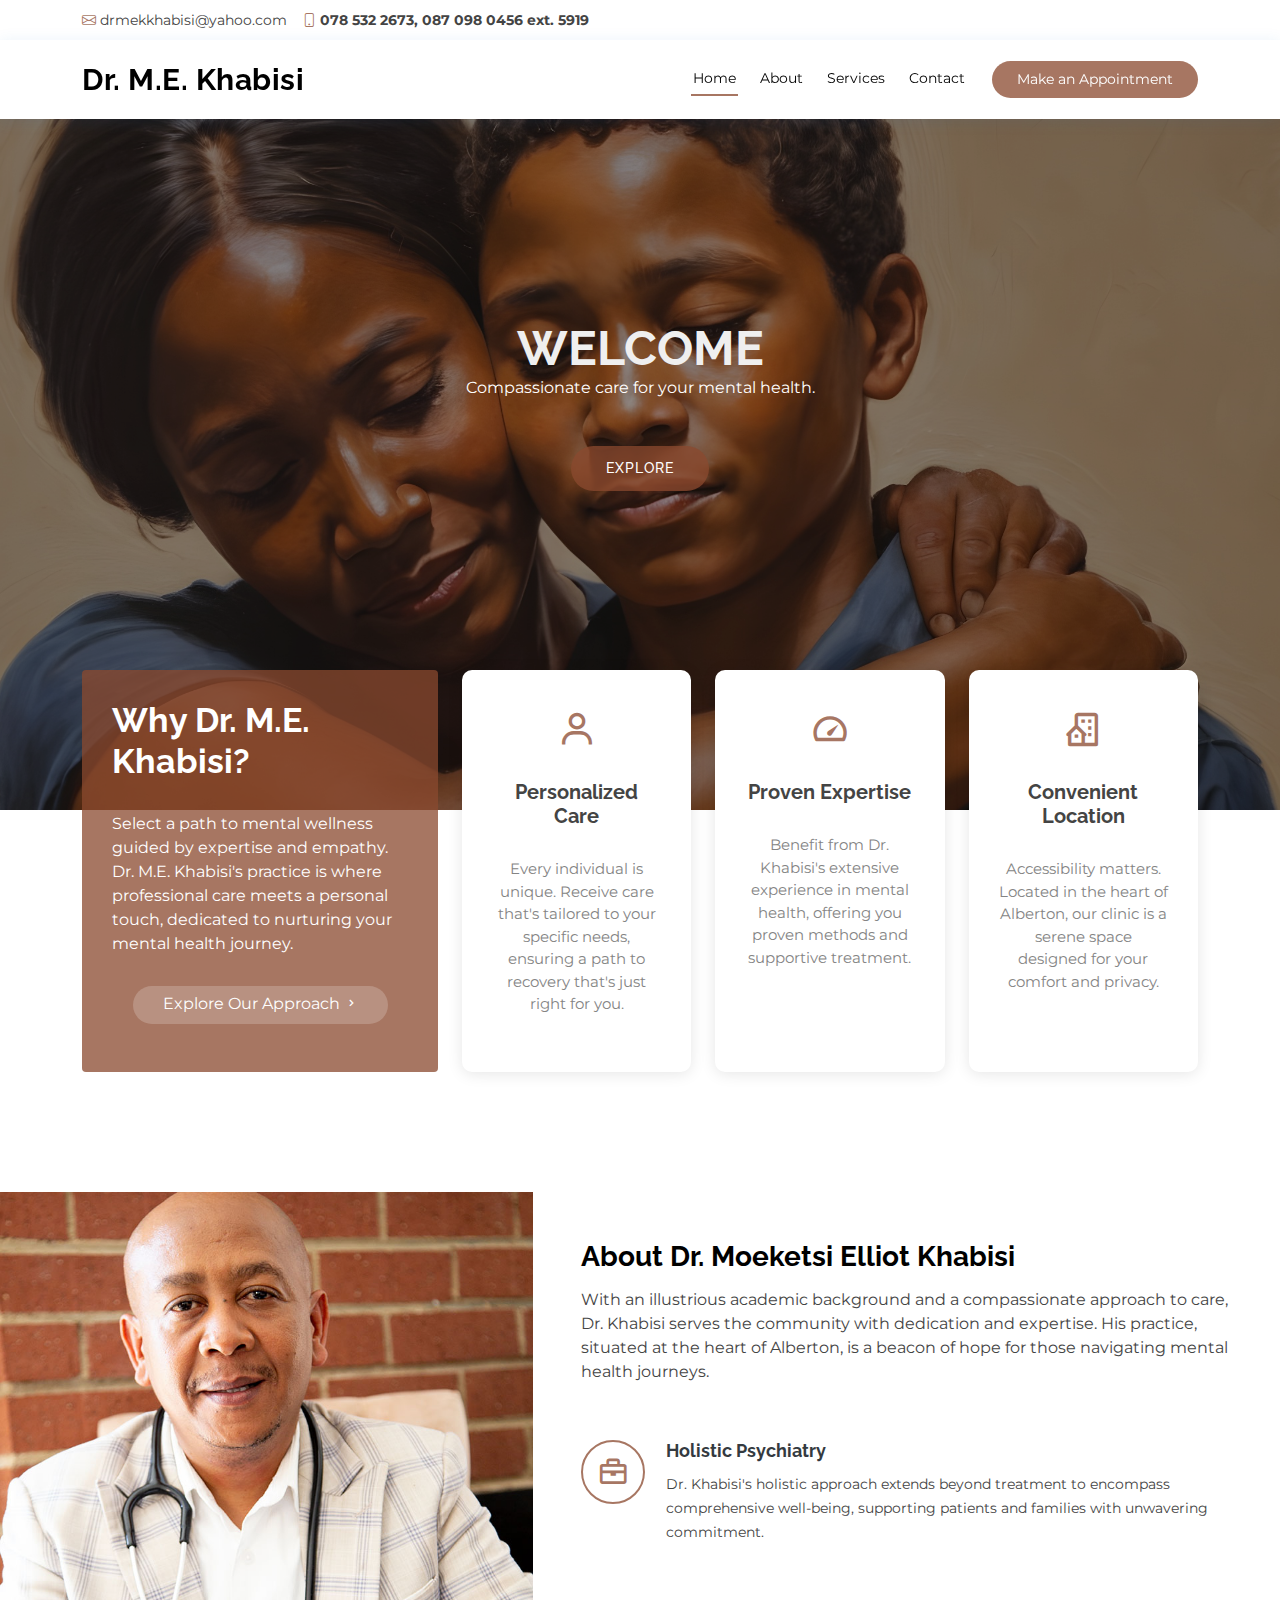
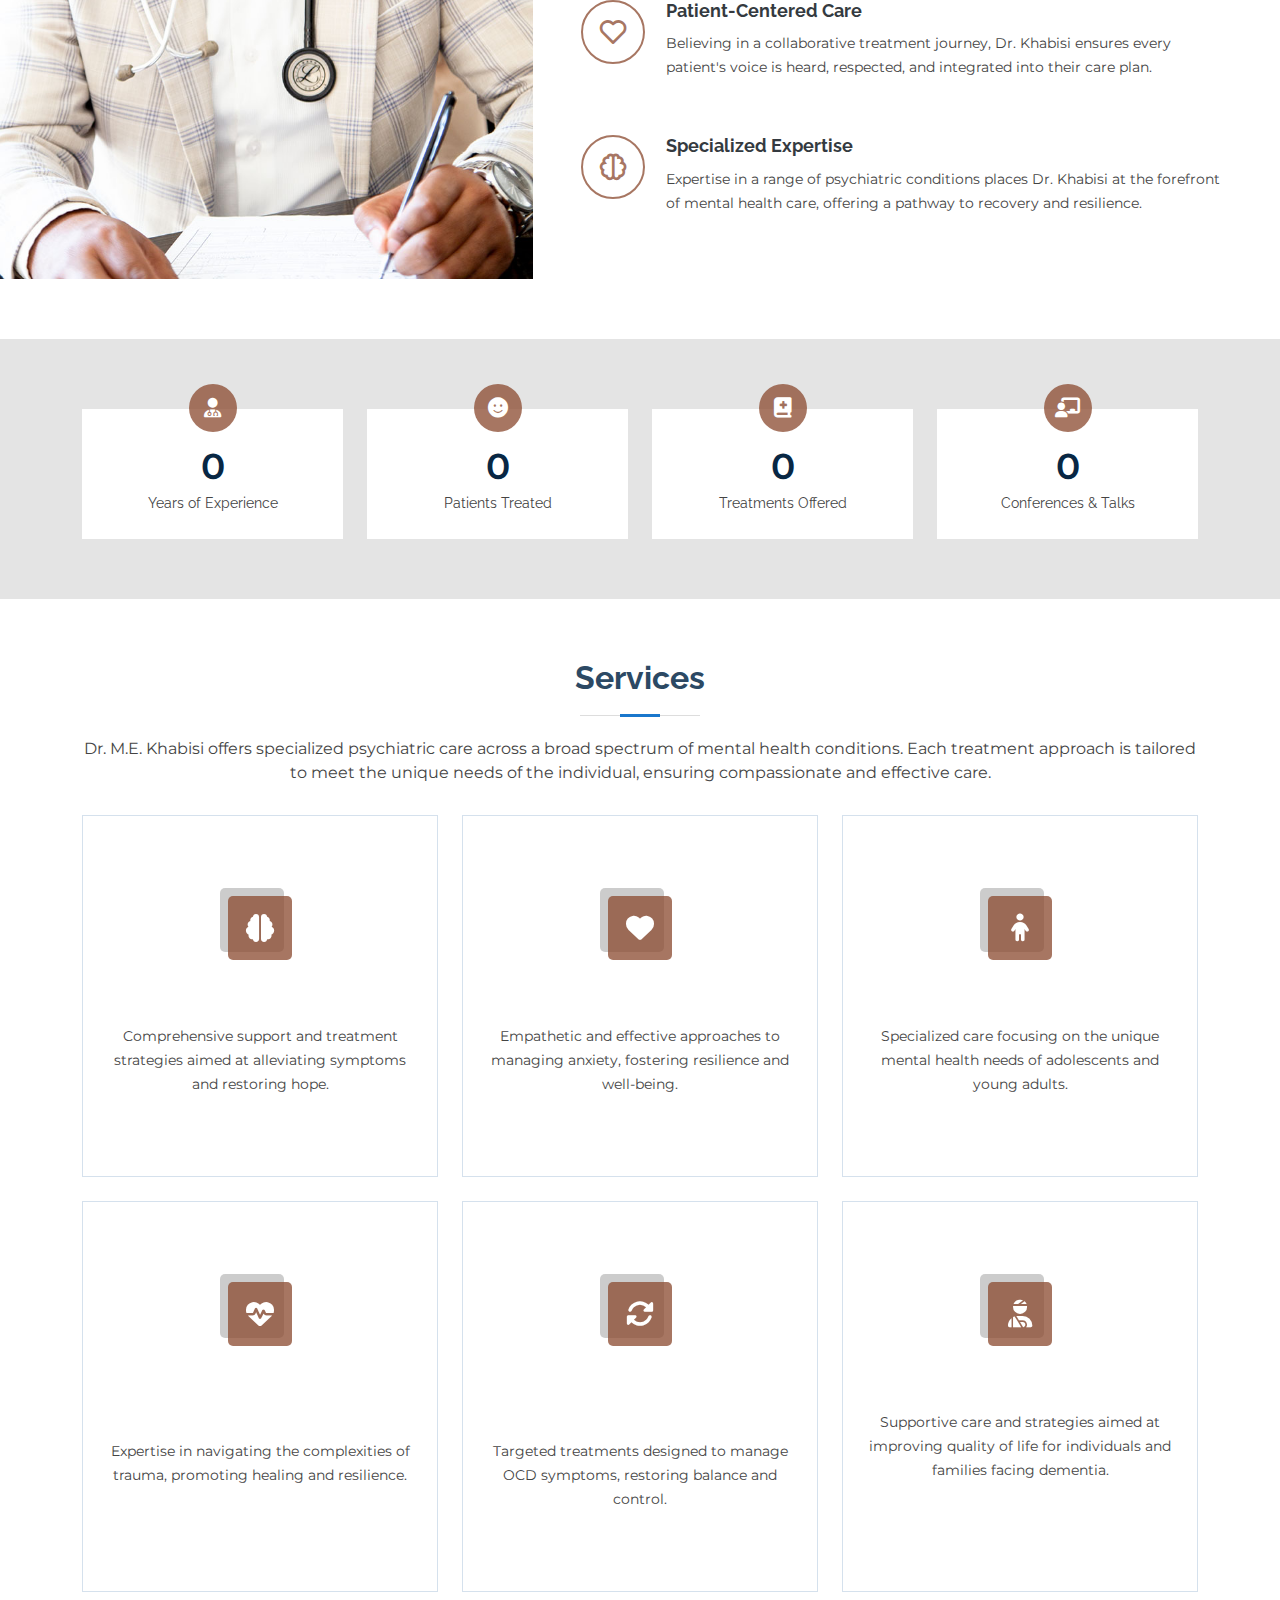
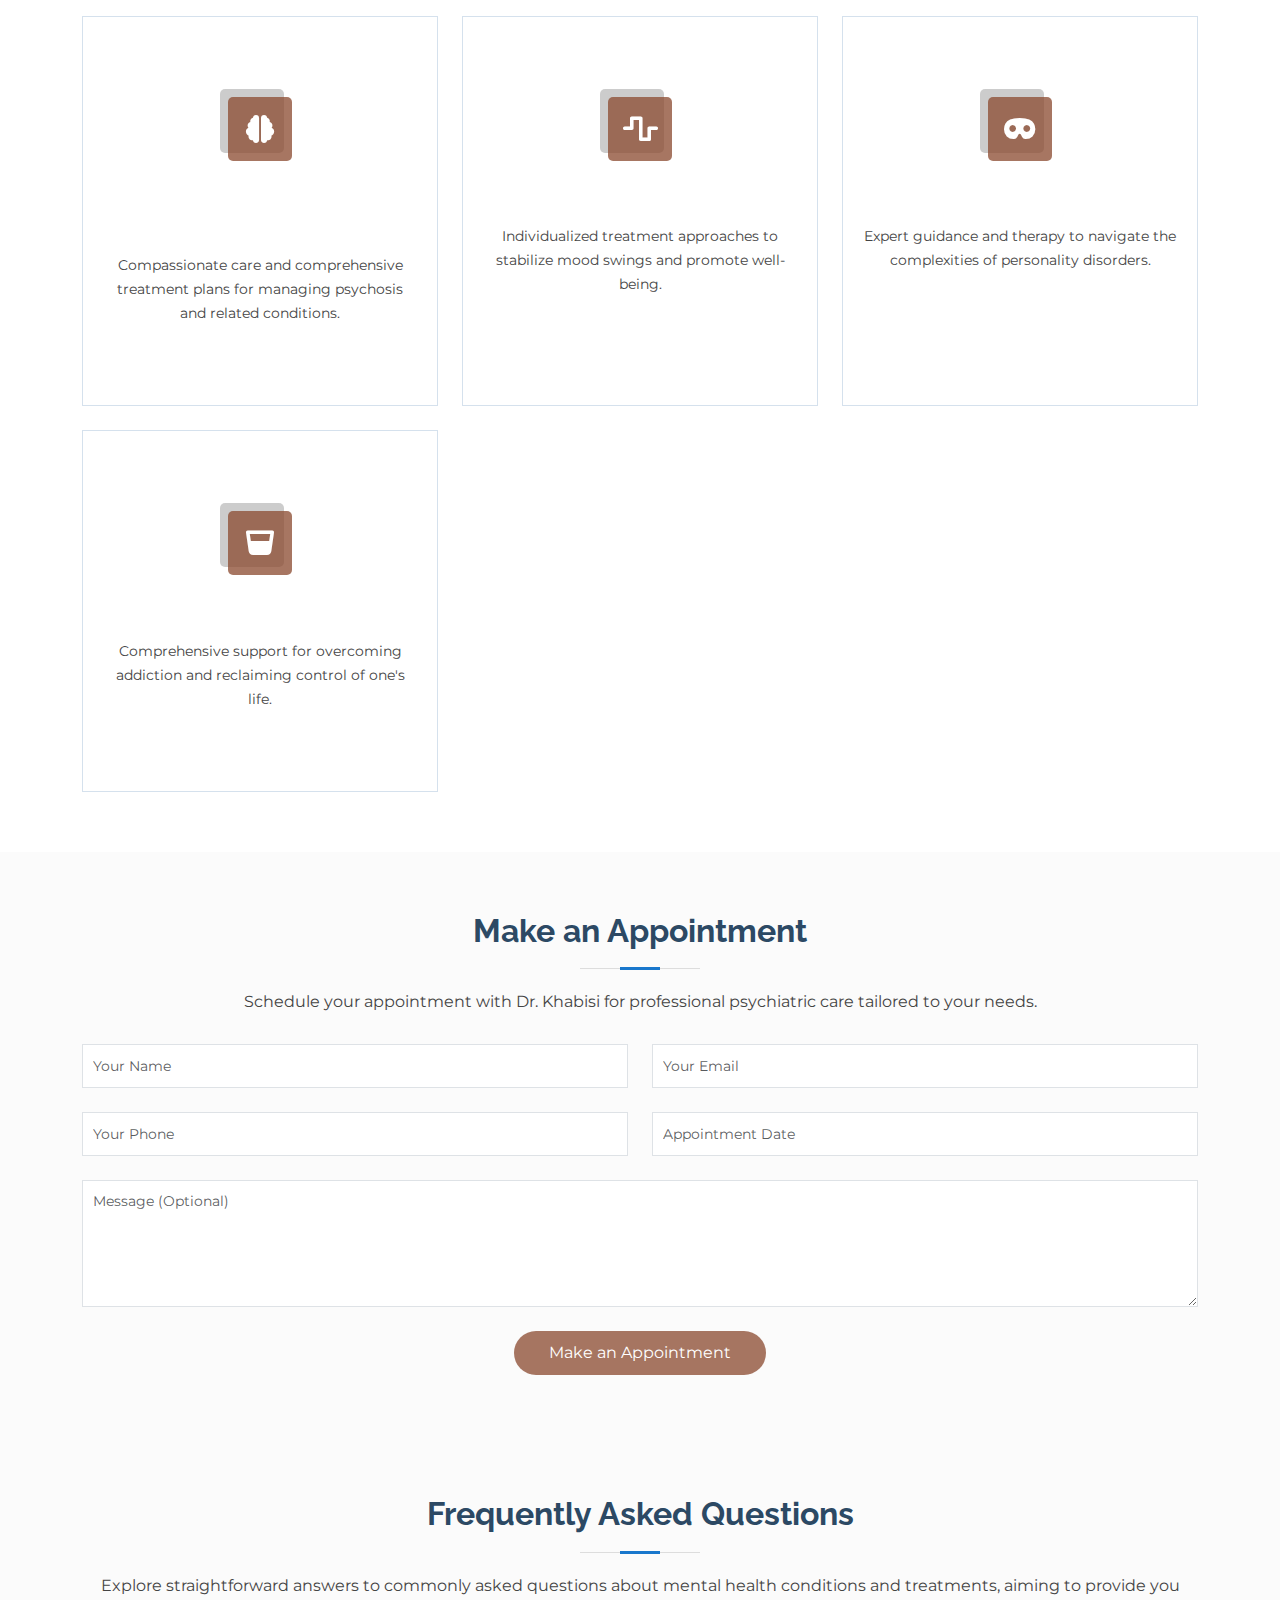
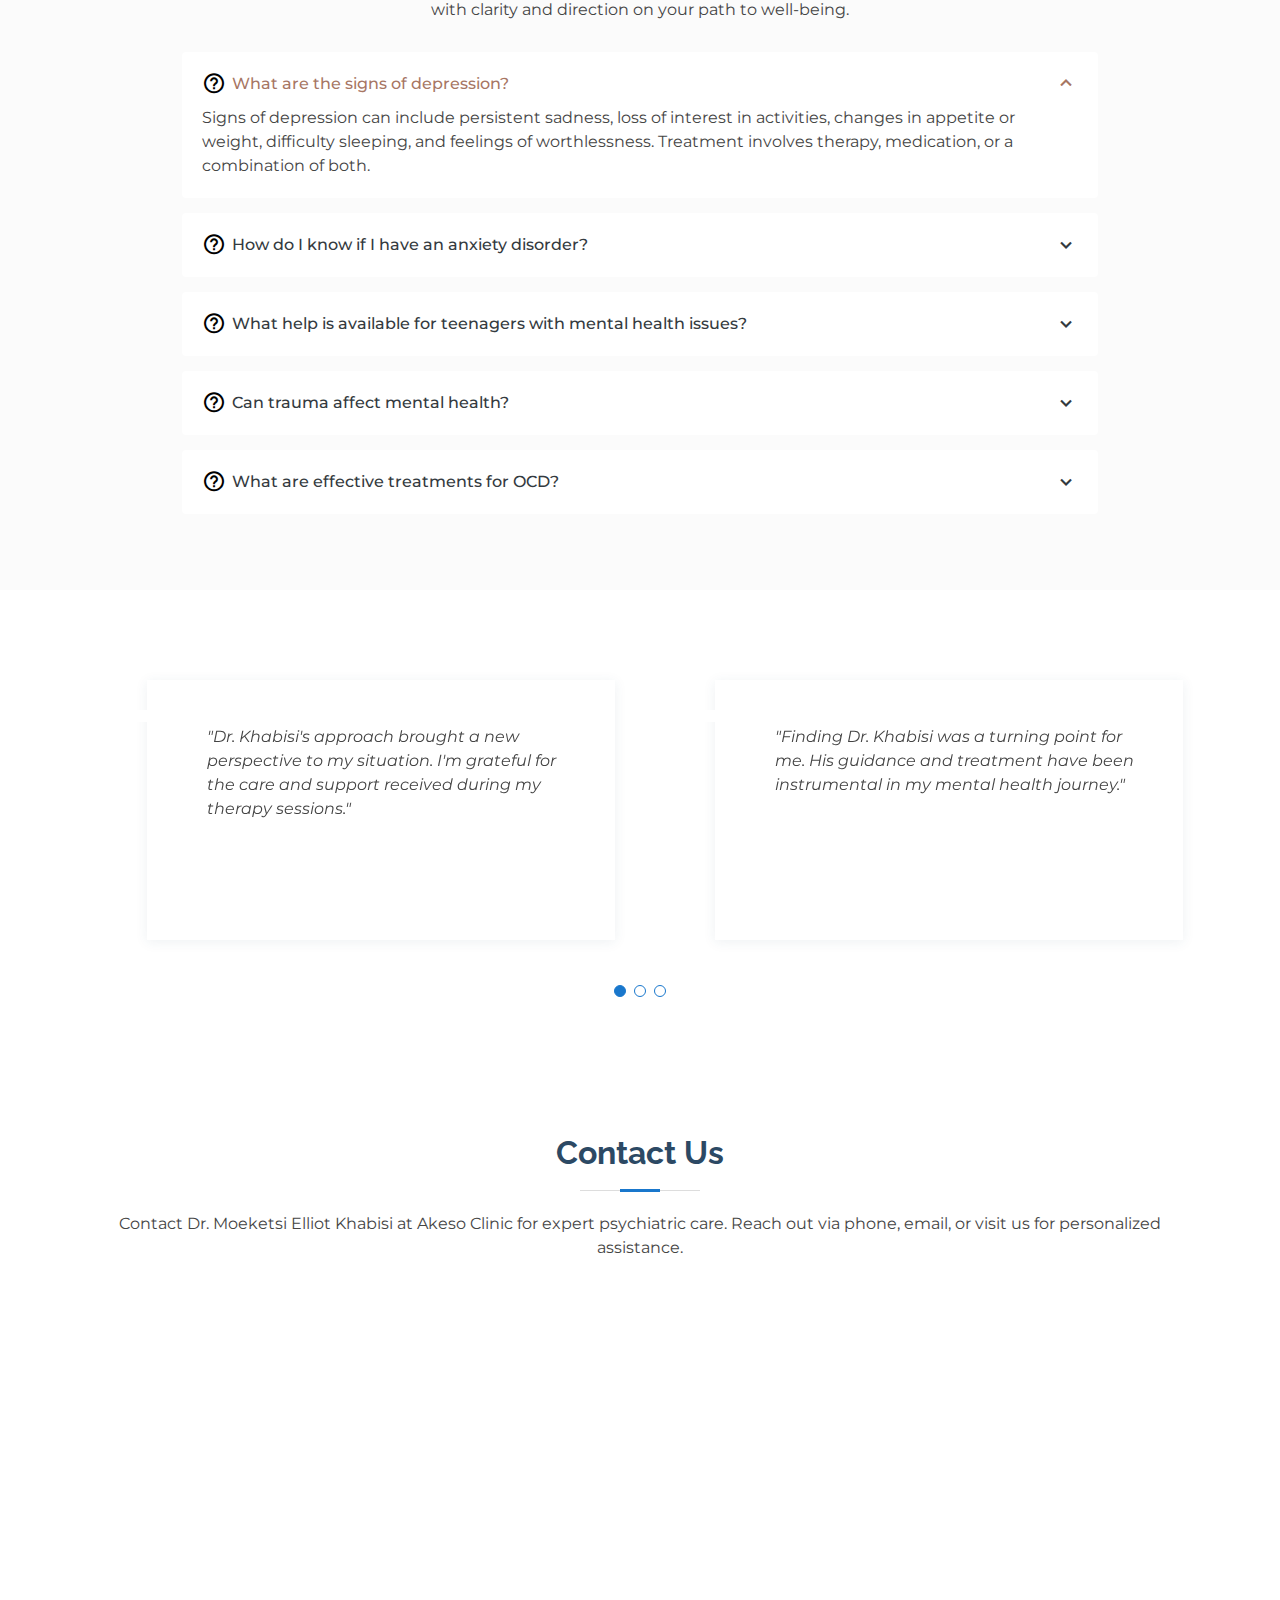
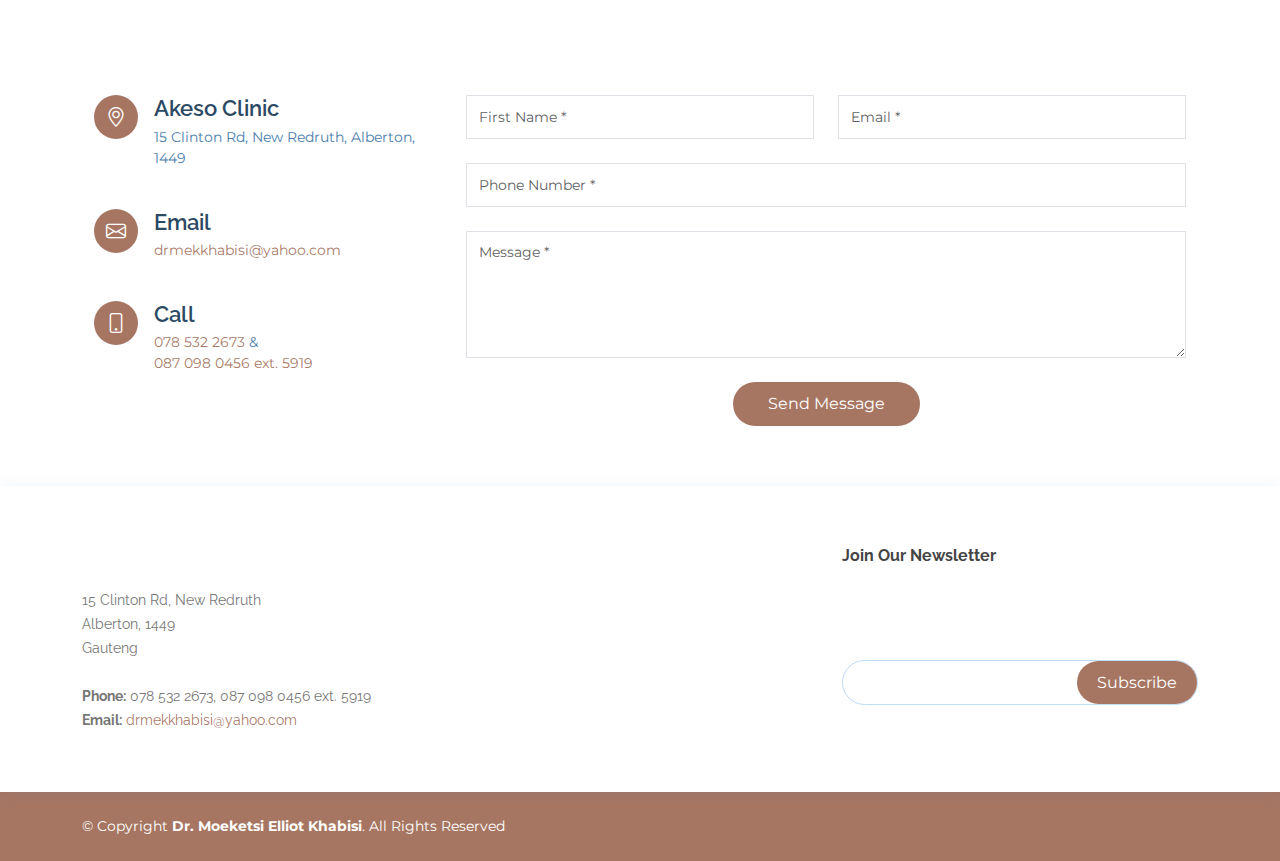
==== index.html @ a27f7d1b "Change" ====
<!DOCTYPE html>
<html lang="en">

<head>
  <meta charset="utf-8">
  <meta content="width=device-width, initial-scale=1.0" name="viewport">

  <title>Dr. Moeketsi Elliot Khabisi - Specialist Psychiatrist</title>
  <meta name="description" content="Dr. Moeketsi Elliot Khabisi - Providing expert psychiatric care and personalized treatment in Alberton, Gauteng. Specializing in depression, anxiety, bipolar disorder, and more.">
  <meta name="keywords" content="Psychiatrist, Mental Health, Depression, Anxiety, Bipolar Disorder, Dr. Moeketsi Elliot Khabisi, Alberton, Gauteng, Psychiatry">


  <!-- Favicons -->
  <link href="assets/img/favicon.png" rel="icon">
  <link href="assets/img/apple-touch-icon.png" rel="apple-touch-icon">

  <!-- Google Fonts -->
  <link
    href="https://fonts.googleapis.com/css?family=Open+Sans:300,300i,400,400i,600,600i,700,700i|Raleway:300,300i,400,400i,500,500i,600,600i,700,700i|Montserrat:300,300i,400,400i,500,500i,600,600i,700,700i"
    rel="stylesheet">

  <!-- Vendor CSS Files -->
  <link href="assets/vendor/fontawesome-free/css/all.min.css" rel="stylesheet">
  <link href="assets/vendor/animate.css/animate.min.css" rel="stylesheet">
  <link href="assets/vendor/bootstrap/css/bootstrap.min.css" rel="stylesheet">
  <link href="assets/vendor/bootstrap-icons/bootstrap-icons.css" rel="stylesheet">
  <link href="assets/vendor/boxicons/css/boxicons.min.css" rel="stylesheet">
  <link href="assets/vendor/glightbox/css/glightbox.min.css" rel="stylesheet">
  <link href="assets/vendor/remixicon/remixicon.css" rel="stylesheet">
  <link href="assets/vendor/swiper/swiper-bundle.min.css" rel="stylesheet">

  <!-- Template Main CSS File -->
  <link href="assets/css/style.css" rel="stylesheet">

  <!-- =======================================================
  * Template Name: Medilab
  * Updated: Jan 29 2024 with Bootstrap v5.3.2
  * Template URL: https://bootstrapmade.com/medilab-free-medical-bootstrap-theme/
  * Author: BootstrapMade.com
  * License: https://bootstrapmade.com/license/
  ======================================================== -->
</head>

<body>

  <!-- ======= Top Bar ======= -->
  <div id="topbar" class="d-flex align-items-center fixed-top">
    <div class="container d-flex justify-content-between">
      <div class="contact-info d-flex align-items-center">
        <i class="bi bi-envelope"></i> <a href="mailto:drmekkhabisi@yahoo.com">drmekkhabisi@yahoo.com</a>
        <i class="bi bi-phone"></i> <p id="phonenumber">078 532 2673, 087 098 0456 ext. 5919</p>
      </div>
      <div class="d-none d-lg-flex social-links align-items-center">
        <!-- Social links can be updated or removed as needed -->
      </div>
    </div>
  </div>
  

  <!-- ======= Header ======= -->
  <header id="header" class="fixed-top">
    <div class="container d-flex align-items-center">

      <h1 class="logo me-auto"><a href="index.html">Dr. M.E. Khabisi</a></h1>
      <!-- Uncomment below if you prefer to use an image logo -->
      <!-- <a href="index.html" class="logo me-auto"><img src="assets/img/logo.png" alt="" class="img-fluid"></a>-->

      <nav id="navbar" class="navbar order-last order-lg-0">
        <ul>
          <li><a class="nav-link scrollto active" href="#hero">Home</a></li>
          <li><a class="nav-link scrollto" href="#about">About</a></li>
          <li><a class="nav-link scrollto" href="#services">Services</a></li>
          <!-- <li class="dropdown"><a href="#"><span>Drop Down</span> <i class="bi bi-chevron-down"></i></a>
            <ul>
              <li><a href="#">Drop Down 1</a></li>
              <li class="dropdown"><a href="#"><span>Deep Drop Down</span> <i class="bi bi-chevron-right"></i></a>
                <ul>
                  <li><a href="#">Deep Drop Down 1</a></li>
                  <li><a href="#">Deep Drop Down 2</a></li>
                  <li><a href="#">Deep Drop Down 3</a></li>
                  <li><a href="#">Deep Drop Down 4</a></li>
                  <li><a href="#">Deep Drop Down 5</a></li>
                </ul>
              </li>
              <li><a href="#">Drop Down 2</a></li>
              <li><a href="#">Drop Down 3</a></li>
              <li><a href="#">Drop Down 4</a></li>
            </ul>
          </li> -->
          <li><a class="nav-link scrollto" href="#contact">Contact</a></li>
        </ul>
        <i class="bi bi-list mobile-nav-toggle"></i>
      </nav><!-- .navbar -->

      <a href="#appointment" class="appointment-btn scrollto"><span class="d-none d-md-inline">Make an</span>
        Appointment</a>

    </div>
  </header><!-- End Header -->

  <!-- ======= Hero Section ======= -->
  <!-- ======= Completed ======= -->
  <section id="hero" class="d-flex align-items-center justify-content-center text-center">
    <div class="container">
      <h1>Welcome</h1>
      <p style="color: white;">Compassionate care for your mental health.</p>
      <a href="#services" class="btn-get-started scrollto">Explore</a>
    </div>
  </section><!-- End Hero -->
  

  <main id="main">

    <!-- ======= Why Us Section ======= -->
    <section id="why-us" class="why-us">
      <div class="container">

        <div class="row">
          <div class="col-lg-4 d-flex align-items-stretch">
            <div class="content">
              <h3>Why Dr. M.E. Khabisi?</h3>
              <p>
                Select a path to mental wellness guided by expertise and empathy. Dr. M.E. Khabisi's practice is where
                professional care meets a personal touch, dedicated to nurturing your mental health journey.
              </p>
              <div class="text-center">
                <a href="#services" class="more-btn scrollto">Explore Our Approach <i class="bx bx-chevron-right"></i></a>
              </div>
            </div>
          </div>
          <div class="col-lg-8 d-flex align-items-stretch">
            <div class="icon-boxes d-flex flex-column justify-content-center">
              <div class="row">
                <div class="col-xl-4 d-flex align-items-stretch">
                  <div class="icon-box mt-4 mt-xl-0">
                    <i class="bx bx-user"></i>
                    <h4>Personalized Care</h4>
                    <p>Every individual is unique. Receive care that's tailored to your specific needs, ensuring a path
                      to recovery that's just right for you.</p>
                  </div>
                </div>
                <div class="col-xl-4 d-flex align-items-stretch">
                  <div class="icon-box mt-4 mt-xl-0">
                    <i class="bx bx-tachometer"></i>
                    <h4>Proven Expertise</h4>
                    <p>Benefit from Dr. Khabisi's extensive experience in mental health, offering you proven methods and
                      supportive treatment.</p>
                  </div>
                </div>
                <div class="col-xl-4 d-flex align-items-stretch">
                  <div class="icon-box mt-4 mt-xl-0">
                    <i class="bx bx-building-house"></i>
                    <h4>Convenient Location</h4>
                    <p>Accessibility matters. Located in the heart of Alberton, our clinic is a serene space designed
                      for your comfort and privacy.</p>
                  </div>
                </div>
              </div>
            </div><!-- End .content-->
          </div>
        </div>

      </div>
    </section><!-- End Why Us Section -->
    <!-- End Why Us Section -->

    <!-- ======= About Section ======= -->
    <section id="about" class="about">
      <div class="container-fluid">
    
        <div class="row">
          <div class="col-xl-5 col-lg-6 video-box d-flex justify-content-center align-items-stretch position-relative">
            <!-- Placeholder for clinic image or video -->
         
          </div>
    
          <div class="col-xl-7 col-lg-6 icon-boxes d-flex flex-column align-items-stretch justify-content-center py-5 px-lg-5">
            <h3>About Dr. Moeketsi Elliot Khabisi</h3>
            <p>With an illustrious academic background and a compassionate approach to care, Dr. Khabisi serves the community with dedication and expertise. His practice, situated at the heart of Alberton, is a beacon of hope for those navigating mental health journeys.</p>
    
            <div class="icon-box">
              <div class="icon"><i class="bx bx-briefcase"></i></div>
              <h4 class="title"><a href="">Holistic Psychiatry</a></h4>
              <p class="description">Dr. Khabisi's holistic approach extends beyond treatment to encompass comprehensive well-being, supporting patients and families with unwavering commitment.</p>
            </div>
    
            <div class="icon-box">
              <div class="icon"><i class="bx bx-heart"></i></div>
              <h4 class="title"><a href="">Patient-Centered Care</a></h4>
              <p class="description">Believing in a collaborative treatment journey, Dr. Khabisi ensures every patient's voice is heard, respected, and integrated into their care plan.</p>
            </div>
    
            <div class="icon-box">
              <div class="icon"><i class="bx bx-brain"></i></div>
              <h4 class="title"><a href="">Specialized Expertise</a></h4>
              <p class="description">Expertise in a range of psychiatric conditions places Dr. Khabisi at the forefront of mental health care, offering a pathway to recovery and resilience.</p>
            </div>
    
          </div>
        </div>
    
      </div>
    </section><!-- End About Section -->
    
    <!-- ======= Counts Section ======= -->
    <!-- ======= Counts Section ======= -->
    <section id="counts" class="counts">
      <div class="container">

        <div class="row">

          <div class="col-lg-3 col-md-6">
            <div class="count-box">
              <i class="fas fa-user-md"></i>
              <span data-purecounter-start="0" data-purecounter-end="14" data-purecounter-duration="1"
                class="purecounter"></span>
              <p>Years of Experience</p>
            </div>
          </div>

          <div class="col-lg-3 col-md-6 mt-5 mt-md-0">
            <div class="count-box">
              <i class="fas fa-smile"></i>
              <span data-purecounter-start="0" data-purecounter-end="1500" data-purecounter-duration="1"
                class="purecounter"></span>
              <p>Patients Treated</p>
            </div>
          </div>

          <div class="col-lg-3 col-md-6 mt-5 mt-lg-0">
            <div class="count-box">
              <i class="fas fa-book-medical"></i>
              <span data-purecounter-start="0" data-purecounter-end="100" data-purecounter-duration="1"
                class="purecounter"></span>
              <p>Treatments Offered</p>
            </div>
          </div>

          <div class="col-lg-3 col-md-6 mt-5 mt-lg-0">
            <div class="count-box">
              <i class="fas fa-chalkboard-teacher"></i>
              <span data-purecounter-start="0" data-purecounter-end="120"
                data-purecounter-duration="1" class="purecounter"></span>
              <p>Conferences & Talks</p>
            </div>
          </div>

        </div>

      </div>
    </section><!-- End Counts Section -->




<!-- ======= Services Section ======= -->
<section id="services" class="services">
  <div class="container">

    <div class="section-title">
      <h2>Services</h2>
      <p>Dr. M.E. Khabisi offers specialized psychiatric care across a broad spectrum of mental health conditions. Each treatment approach is tailored to meet the unique needs of the individual, ensuring compassionate and effective care.</p>
    </div>

    <div class="row">
      <div class="col-lg-4 col-md-6 d-flex align-items-stretch">
        <div class="icon-box">
          <div class="icon"><i class="fas fa-brain"></i></div>
          <h4><a href="depression">Depression</a></h4>
          <p>Comprehensive support and treatment strategies aimed at alleviating symptoms and restoring hope.</p>
        </div>
      </div>

      <div class="col-lg-4 col-md-6 d-flex align-items-stretch mt-4 mt-md-0">
        <div class="icon-box">
          <div class="icon"><i class="fas fa-heart"></i></div>
          <h4><a href="anxiety-disorders">Anxiety Disorders</a></h4>
          <p>Empathetic and effective approaches to managing anxiety, fostering resilience and well-being.</p>
        </div>
      </div>

      <div class="col-lg-4 col-md-6 d-flex align-items-stretch mt-4 mt-lg-0">
        <div class="icon-box">
          <div class="icon"><i class="fas fa-child"></i></div>
          <h4><a href="child-and-adolescent-psychiatry">Adolescent Psychiatry</a></h4>
          <p>Specialized care focusing on the unique mental health needs of adolescents and young adults.</p>
        </div>
      </div>

      <div class="col-lg-4 col-md-6 d-flex align-items-stretch mt-4">
        <div class="icon-box">
          <div class="icon"><i class="fas fa-heartbeat"></i></div>
          <h4><a href="trauma-and-stress-related-disorders">Trauma and Stress-Related Disorders</a></h4>
          <p>Expertise in navigating the complexities of trauma, promoting healing and resilience.</p>
        </div>
      </div>

      <div class="col-lg-4 col-md-6 d-flex align-items-stretch mt-4">
        <div class="icon-box">
          <div class="icon"><i class="fas fa-sync-alt"></i></div>
          <h4><a href="obsessive-compulsive-disorder">Obsessive-Compulsive Disorder</a></h4>
          <p>Targeted treatments designed to manage OCD symptoms, restoring balance and control.</p>
        </div>
      </div>

      <div class="col-lg-4 col-md-6 d-flex align-items-stretch mt-4">
        <div class="icon-box">
          <div class="icon"><i class="fas fa-user-injured"></i></div>
          <h4><a href="dementia">Dementia</a></h4>
          <p>Supportive care and strategies aimed at improving quality of life for individuals and families facing dementia.</p>
        </div>
      </div>

      <div class="col-lg-4 col-md-6 d-flex align-items-stretch mt-4">
        <div class="icon-box">
          <div class="icon"><i class="fas fa-brain"></i></div>
          <h4><a href="psychosis-related-disorders">Psychosis Related Disorders</a></h4>
          <p>Compassionate care and comprehensive treatment plans for managing psychosis and related conditions.</p>
        </div>
      </div>

      <div class="col-lg-4 col-md-6 d-flex align-items-stretch mt-4">
        <div class="icon-box">
          <div class="icon"><i class="fas fa-wave-square"></i></div>
          <h4><a href="bipolar-disorder">Bipolar Disorder</a></h4>
          <p>Individualized treatment approaches to stabilize mood swings and promote well-being.</p>
        </div>
      </div>

      <div class="col-lg-4 col-md-6 d-flex align-items-stretch mt-4">
        <div class="icon-box">
          <div class="icon"><i class="fas fa-mask"></i></div>
          <h4><a href="personality-disorders">Personality Disorders</a></h4>
          <p>Expert guidance and therapy to navigate the complexities of personality disorders.</p>
        </div>
      </div>

      <div class="col-lg-4 col-md-6 d-flex align-items-stretch mt-4">
        <div class="icon-box">
          <div class="icon"><i class="fas fa-glass-whiskey"></i></div>
          <h4><a href="substance-abuse">Substance Abuse</a></h4>
          <p>Comprehensive support for overcoming addiction and reclaiming control of one's life.</p>
        </div>
      </div>

    </div>

  </div>
</section><!-- End Services Section -->

<section id="appointment" class="appointment section-bg">
  <div class="container">
    <div class="section-title">
      <h2>Make an Appointment</h2>
      <p>Schedule your appointment with Dr. Khabisi for professional psychiatric care tailored to your needs.</p>
    </div>

    <form action="forms/appointment.php" method="post" role="form" class="php-email-form">
      <div class="row">
        <div class="col-md-6 form-group">
          <input type="text" name="name" class="form-control" id="name" placeholder="Your Name" required>
        </div>
        <div class="col-md-6 form-group mt-3 mt-md-0">
          <input type="email" class="form-control" name="email" id="email" placeholder="Your Email" required>
        </div>
      </div>
      <div class="row">
        <div class="col-md-6 form-group mt-3">
          <input type="tel" class="form-control" name="phone" id="phone" placeholder="Your Phone" required>
        </div>
        <div class="col-md-6 form-group mt-3">
          <input type="datetime" name="date" class="form-control datepicker" id="date" placeholder="Appointment Date" required>
        </div>
      </div>
      <div class="form-group mt-3">
        <textarea class="form-control" name="message" rows="5" placeholder="Message (Optional)"></textarea>
      </div>
      <div class="text-center"><button type="submit" style="margin-top: 1rem;">Make an Appointment</button></div>
    </form>
  </div>
</section>


<!-- ======= Frequently Asked Questions Section ======= -->
<!-- ======= Frequently Asked Questions Section ======= -->
<section id="faq" class="faq section-bg">
  <div class="container">

    <div class="section-title">
      <h2>Frequently Asked Questions</h2>
      <p>Explore straightforward answers to commonly asked questions about mental health conditions and treatments, aiming to provide you with clarity and direction on your path to well-being.</p>
    </div>

    <div class="faq-list">
      <ul>
        <li data-aos="fade-up">
          <i class="bx bx-help-circle icon-help"></i> <a data-bs-toggle="collapse" class="collapse"
            data-bs-target="#faq-list-1">What are the signs of depression? <i
              class="bx bx-chevron-down icon-show"></i><i class="bx bx-chevron-up icon-close"></i></a>
          <div id="faq-list-1" class="collapse show" data-bs-parent=".faq-list">
            <p>
              Signs of depression can include persistent sadness, loss of interest in activities, changes in appetite or weight, difficulty sleeping, and feelings of worthlessness. Treatment involves therapy, medication, or a combination of both.
            </p>
          </div>
        </li>

        <li data-aos="fade-up" data-aos-delay="100">
          <i class="bx bx-help-circle icon-help"></i> <a data-bs-toggle="collapse" data-bs-target="#faq-list-2"
            class="collapsed">How do I know if I have an anxiety disorder? <i
              class="bx bx-chevron-down icon-show"></i><i class="bx bx-chevron-up icon-close"></i></a>
          <div id="faq-list-2" class="collapse" data-bs-parent=".faq-list">
            <p>
              Symptoms of an anxiety disorder include excessive worry, feeling agitated, restlessness, fatigue, difficulty concentrating, irritability, tense muscles, and trouble sleeping. Professional evaluation is recommended for an accurate diagnosis and treatment plan.
            </p>
          </div>
        </li>

        <li data-aos="fade-up" data-aos-delay="200">
          <i class="bx bx-help-circle icon-help"></i> <a data-bs-toggle="collapse" data-bs-target="#faq-list-3"
            class="collapsed">What help is available for teenagers with mental health issues? <i
              class="bx bx-chevron-down icon-show"></i><i class="bx bx-chevron-up icon-close"></i></a>
          <div id="faq-list-3" class="collapse" data-bs-parent=".faq-list">
            <p>
              Adolescent psychiatry offers specialized care for teenagers facing mental health challenges. Treatments include therapy, medication if needed, and support for families, focusing on improving mental well-being and daily functioning.
            </p>
          </div>
        </li>

        <li data-aos="fade-up" data-aos-delay="300">
          <i class="bx bx-help-circle icon-help"></i> <a data-bs-toggle="collapse" data-bs-target="#faq-list-4"
            class="collapsed">Can trauma affect mental health? <i
              class="bx bx-chevron-down icon-show"></i><i class="bx bx-chevron-up icon-close"></i></a>
          <div id="faq-list-4" class="collapse" data-bs-parent=".faq-list">
            <p>
              Yes, trauma can significantly impact mental health, leading to conditions like PTSD. Treatment involves therapy, such as cognitive-behavioral therapy or EMDR, and sometimes medication, aiming to reduce symptoms and improve quality of life.
            </p>
          </div>
        </li>

        <li data-aos="fade-up" data-aos-delay="400">
          <i class="bx bx-help-circle icon-help"></i> <a data-bs-toggle="collapse" data-bs-target="#faq-list-5"
            class="collapsed">What are effective treatments for OCD? <i
              class="bx bx-chevron-down icon-show"></i><i class="bx bx-chevron-up icon-close"></i></a>
          <div id="faq-list-5" class="collapse" data-bs-parent=".faq-list">
            <p>
              Effective treatments for OCD include therapy, particularly cognitive-behavioral therapy, and medication like SSRIs. These treatments help manage symptoms, reduce compulsive behaviors, and improve quality of life.
            </p>
          </div>
        </li>

        <!-- Add more questions as needed -->
      </ul>
    </div>

  </div>
</section><!-- End Frequently Asked Questions Section -->

    <!-- ======= Testimonials Section ======= -->
    <section id="testimonials" class="testimonials">
      <div class="container">
        <div class="testimonials-slider swiper" data-aos="fade-up" data-aos-delay="100">
          <div class="swiper-wrapper">
    
            <div class="swiper-slide">
              <div class="testimonial-wrap">
                <div class="testimonial-item">
                  <img src="assets/img/" class="testimonial-img" alt="">
                  <p>
                    "Dr. Khabisi's approach brought a new perspective to my situation. I'm grateful for the care and support received during my therapy sessions."
                  </p>
                </div>
              </div>
            </div><!-- End testimonial item -->
    
            <div class="swiper-slide">
              <div class="testimonial-wrap">
                <div class="testimonial-item">
                  <img src="/path/to/generated-image2.jpg" class="testimonial-img" alt="">
                  <p>
                    "Finding Dr. Khabisi was a turning point for me. His guidance and treatment have been instrumental in my mental health journey."
                  </p>
                </div>
              </div>
            </div><!-- End testimonial item -->
    
            <div class="swiper-slide">
              <div class="testimonial-wrap">
                <div class="testimonial-item">
                  <img src="/path/to/generated-image3.jpg" class="testimonial-img" alt="">
                  <p>
                    "I appreciate the empathetic and understanding environment Dr. Khabisi provides. It's made a significant difference in my life."
                  </p>
                </div>
              </div>
            </div><!-- End testimonial item -->
    
          </div>
          <div class="swiper-pagination"></div>
        </div>
      </div>
    </section>
    
<!-- ======= Contact Section ======= -->
<section id="contact" class="contact">
  <div class="container">

    <div class="section-title">
      <h2>Contact Us</h2>
      <p>Contact Dr. Moeketsi Elliot Khabisi at Akeso Clinic for expert psychiatric care. Reach out via phone, email, or visit us for personalized assistance.</p>
    </div>

    <div>
      <!-- Google Maps iframe for Akeso Clinic -->
      <iframe style="border:0; width: 100%; height: 350px;" 
        src="https://www.google.com/maps?q=15+Clinton+Rd,+New+Redruth,+Alberton,+1449&output=embed" 
        frameborder="0" allowfullscreen></iframe>
    </div>

    <div class="container">
      <div class="row mt-5">

        <div class="col-lg-4">
          <div class="info">
            <div class="address">
              <i class="bi bi-geo-alt"></i>
              <h4>Akeso Clinic</h4>
              <p>15 Clinton Rd, New Redruth, Alberton, 1449</p>
            </div>

            <div class="email">
              <i class="bi bi-envelope"></i>
              <h4>Email</h4>
              <p><a href="mailto:drmekkhabisi@yahoo.com">drmekkhabisi@yahoo.com</a></p>
            </div>

            <div class="phone">
              <i class="bi bi-phone"></i>
              <h4>Call</h4>
              <p><a href="tel:+27785322673">078 532 2673</a> &amp; <br>
              <a href="tel:+27870980456">087 098 0456 ext. 5919</a></p>
            </div>

          </div>
        </div>

        <div class="col-lg-8 mt-5 mt-lg-0">
          <form action="path-to-your-server-side-script" method="post" role="form" class="php-email-form">
            <div class="row">
              <div class="col-md-6 form-group">
                <input type="text" name="name" class="form-control" id="name" placeholder="First Name *" required>
              </div>
              <div class="col-md-6 form-group mt-3 mt-md-0">
                <input type="email" class="form-control" name="email" id="email" placeholder="Email *" required>
              </div>
            </div>
            <div class="form-group mt-3">
              <input type="text" class="form-control" name="phone" id="phone" placeholder="Phone Number *" required>
            </div>
            <div class="form-group mt-3">
              <textarea class="form-control" name="message" rows="5" placeholder="Message *" required></textarea>
            </div>
            <div class="my-3">
              <div class="loading">Loading</div>
              <div class="error-message"></div>
              <div class="sent-message">Your message has been sent. Thank you!</div>
            </div>
            <div class="text-center"><button type="submit">Send Message</button></div>
          </form>
        </div>

      </div>
    </div>
  </div>
</section><!-- End Contact Section -->

  </main><!-- End #main -->

  <footer id="footer">
    <div class="footer-top">
      <div class="container">
        <div class="row">
  
          <!-- Dr. Khabisi's Information on the Left -->
          <div class="col-lg-6 footer-contact">
            <h3>Dr. Moeketsi Elliot Khabisi</h3>
            <p>
              15 Clinton Rd, New Redruth <br>
              Alberton, 1449 <br>
              Gauteng <br><br>
              <strong>Phone:</strong> 078 532 2673, 087 098 0456 ext. 5919<br>
              <strong>Email:</strong> <a href="mailto:drmekkhabisi@yahoo.com">drmekkhabisi@yahoo.com</a><br>
            </p>
          </div>
  
          <!-- Spacing for balance -->
          <div class="col-lg-2"></div>
  
          <!-- Newsletter Section on the Right -->
          <div class="col-lg-4 footer-newsletter">
            <h4>Join Our Newsletter</h4>
            <p>Stay updated with the latest news and updates from Dr. Khabisi's practice.</p>
            <form action="" method="post">
              <input type="email" name="email"><input type="submit" value="Subscribe">
            </form>
          </div>
  
        </div>
      </div>
    </div>
  
    <div class="container d-md-flex py-4">
      <div class="me-md-auto text-center text-md-start">
        <div class="copyright">
          &copy; Copyright <strong><span>Dr. Moeketsi Elliot Khabisi</span></strong>. All Rights Reserved
        </div>
        <!-- Additional credits or information can be added here -->
      </div>
    </div>
  </footer>
  
  

  <div id="preloader"></div>
  <a href="#" class="back-to-top d-flex align-items-center justify-content-center"><i
      class="bi bi-arrow-up-short"></i></a>

  <!-- Vendor JS Files -->
  <script src="assets/vendor/purecounter/purecounter_vanilla.js"></script>
  <script src="assets/vendor/bootstrap/js/bootstrap.bundle.min.js"></script>
  <script src="assets/vendor/glightbox/js/glightbox.min.js"></script>
  <script src="assets/vendor/swiper/swiper-bundle.min.js"></script>
  <script src="assets/vendor/php-email-form/validate.js"></script>

  <!-- Template Main JS File -->
  <script src="assets/js/main.js"></script>

</body>

</html>
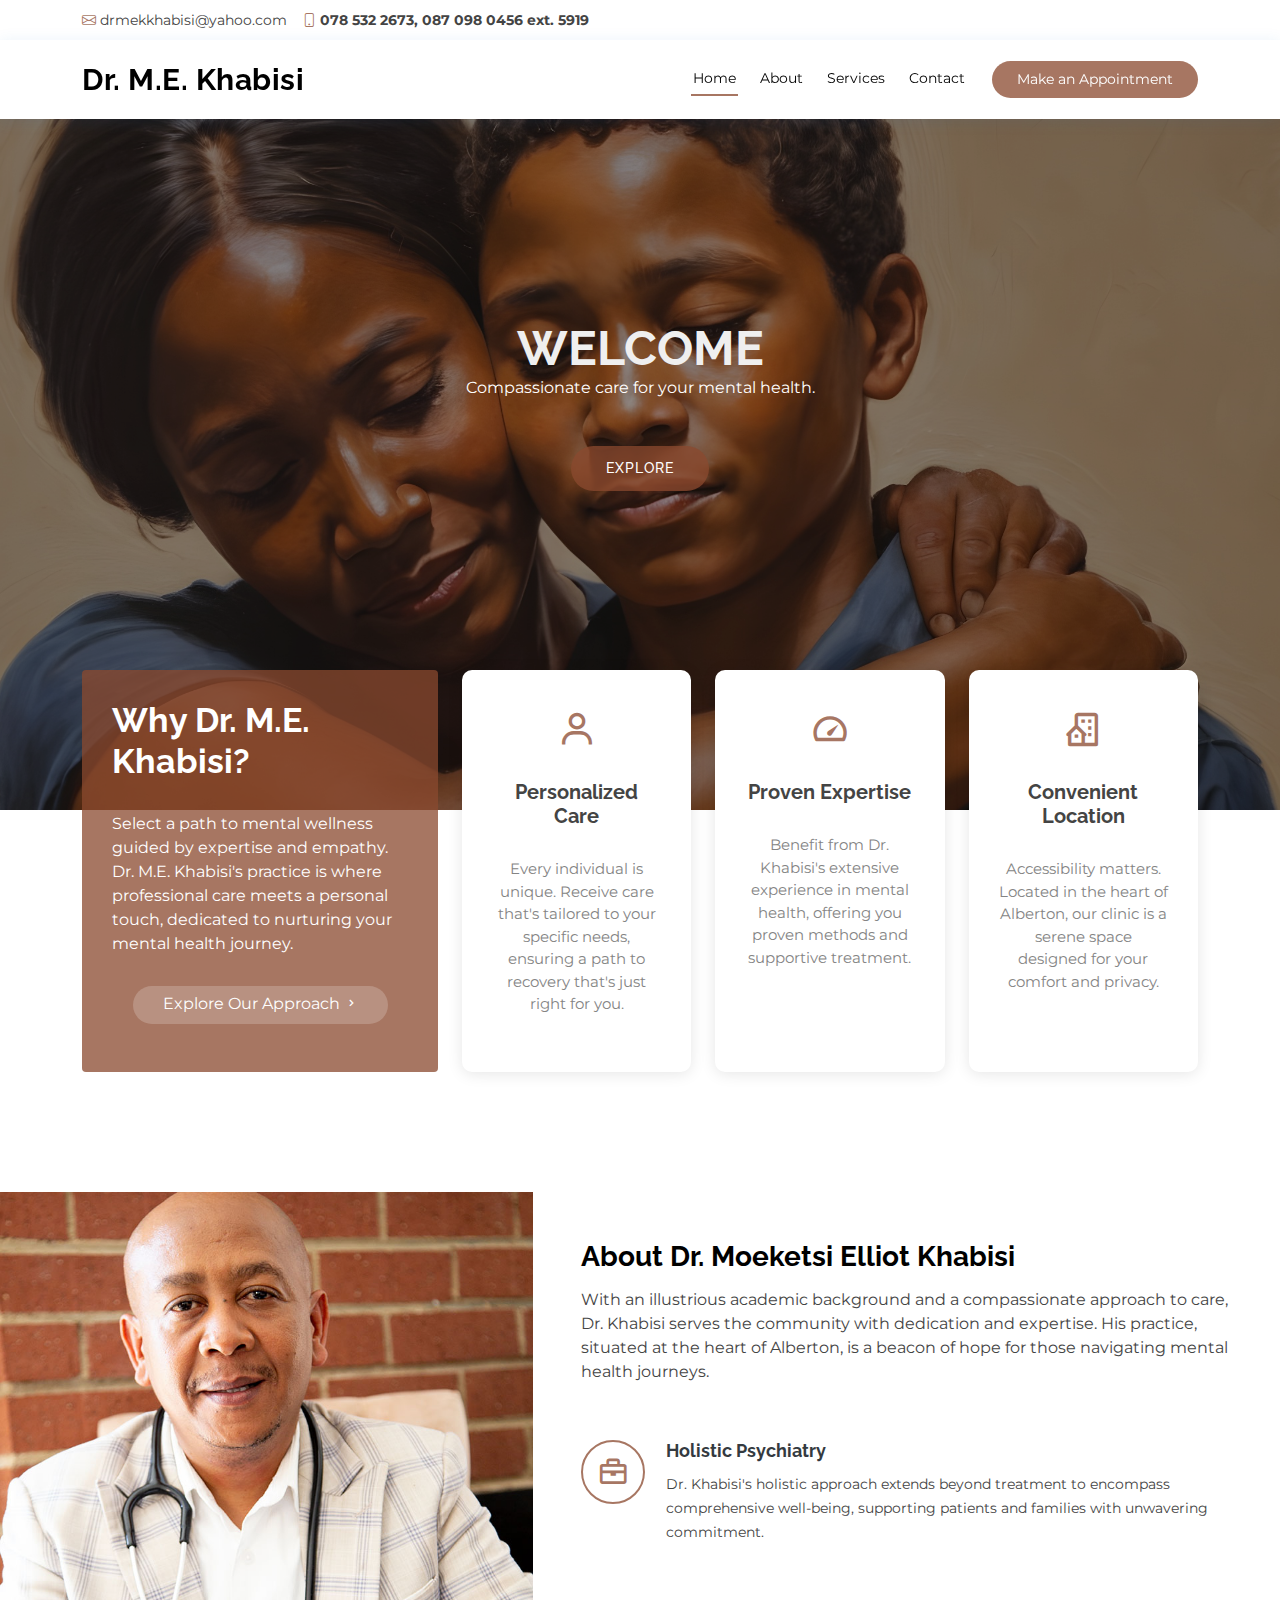
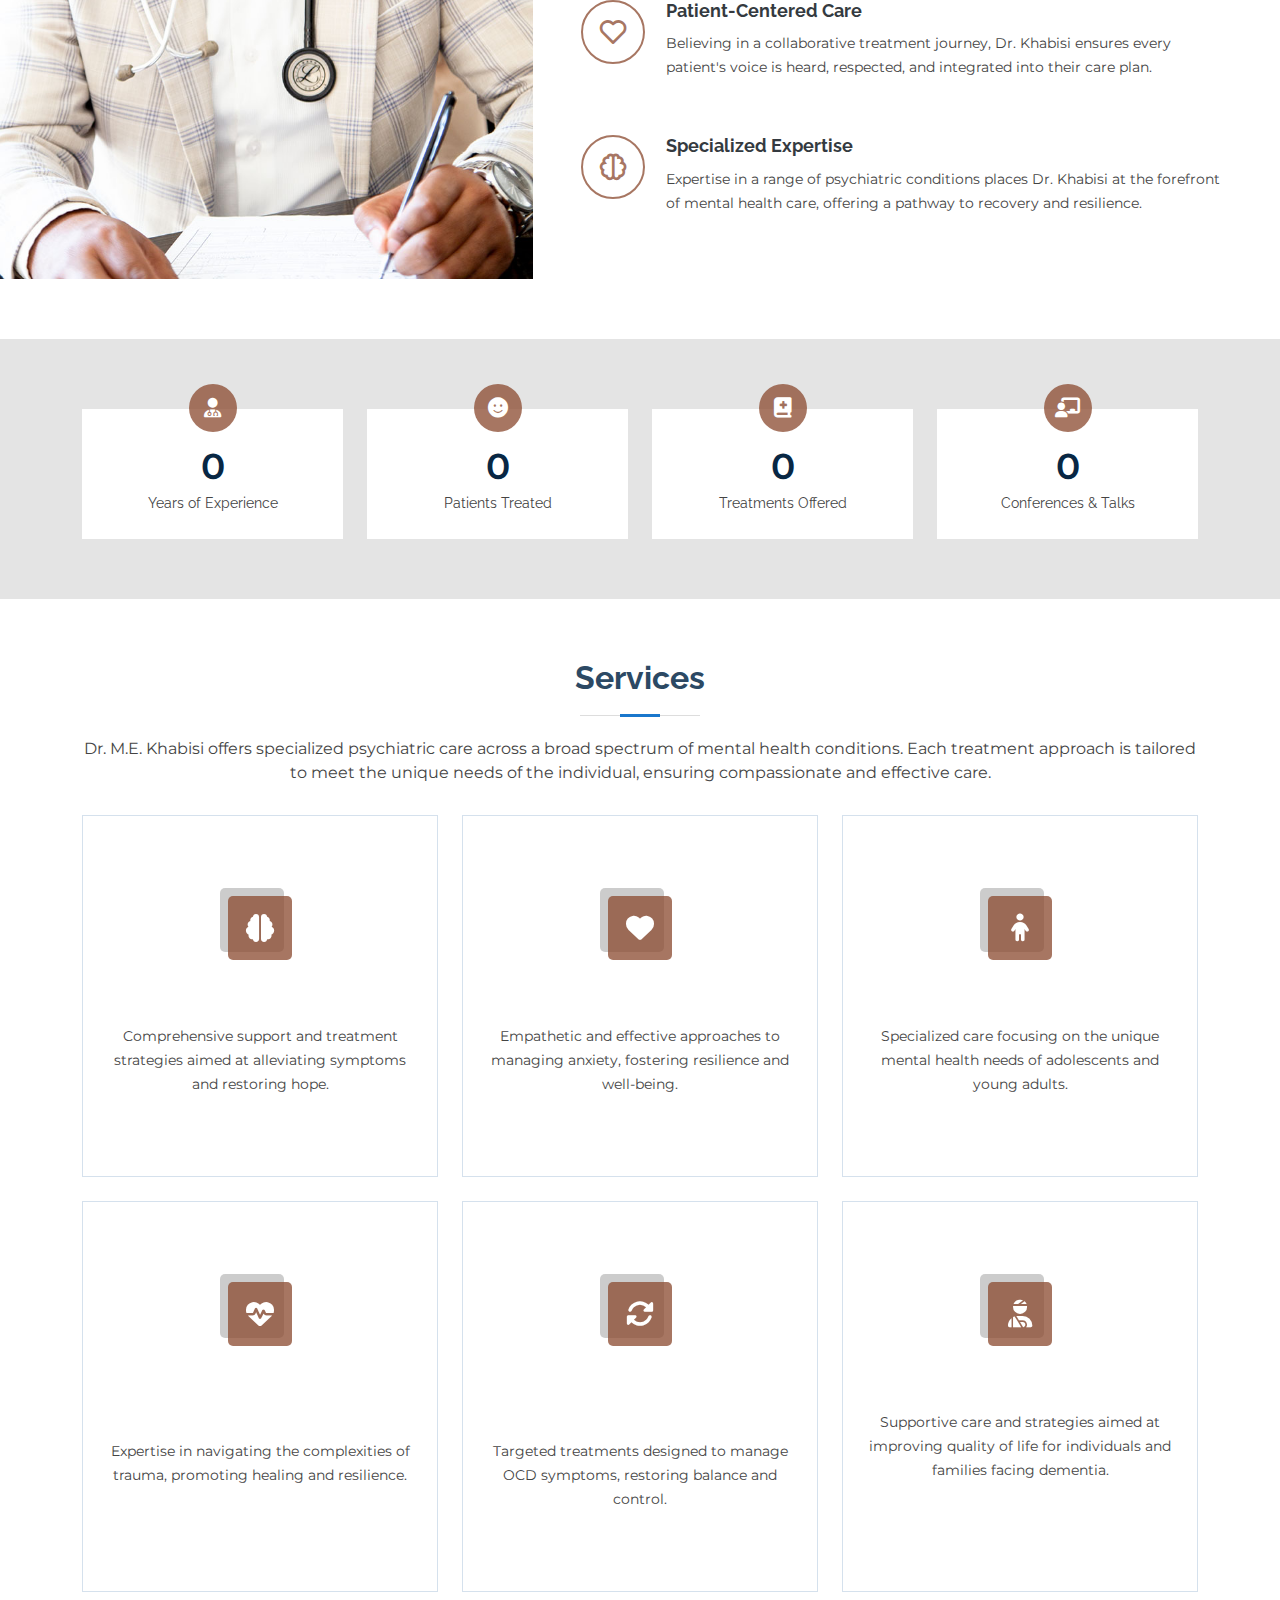
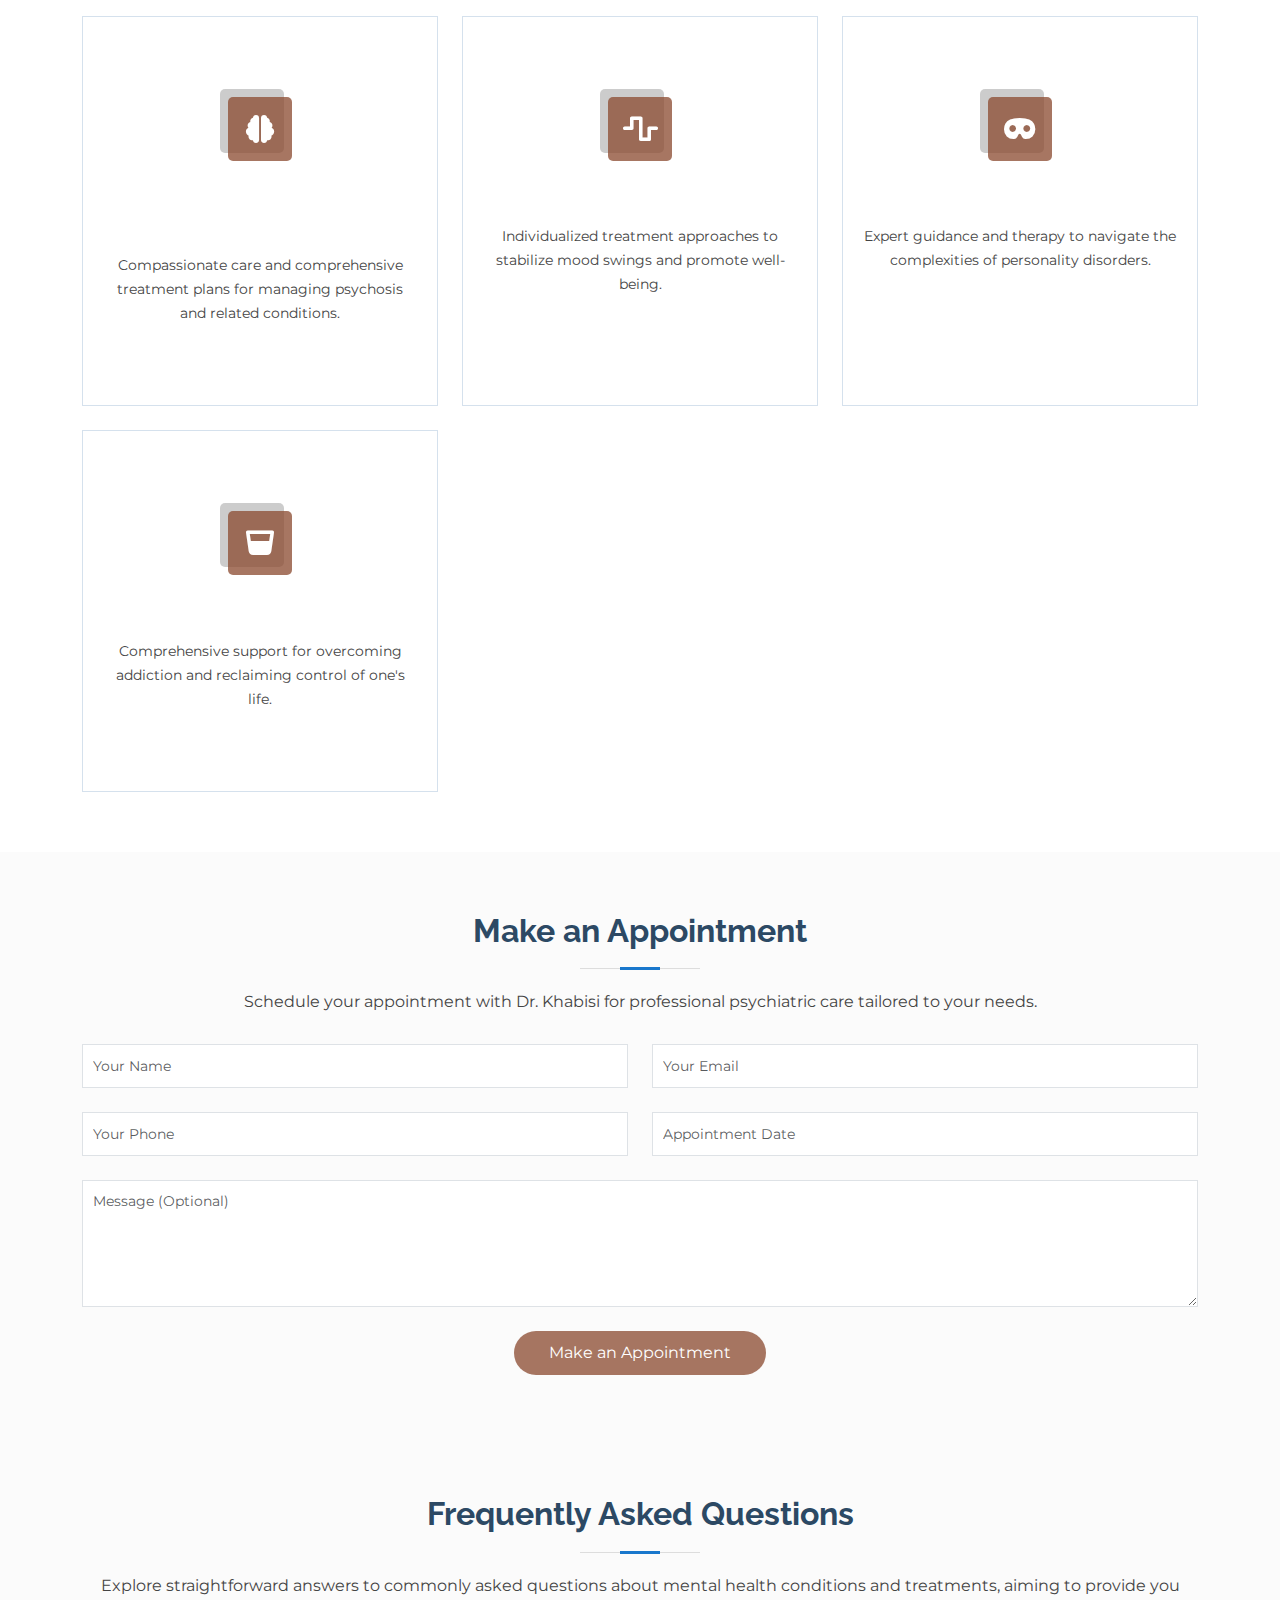
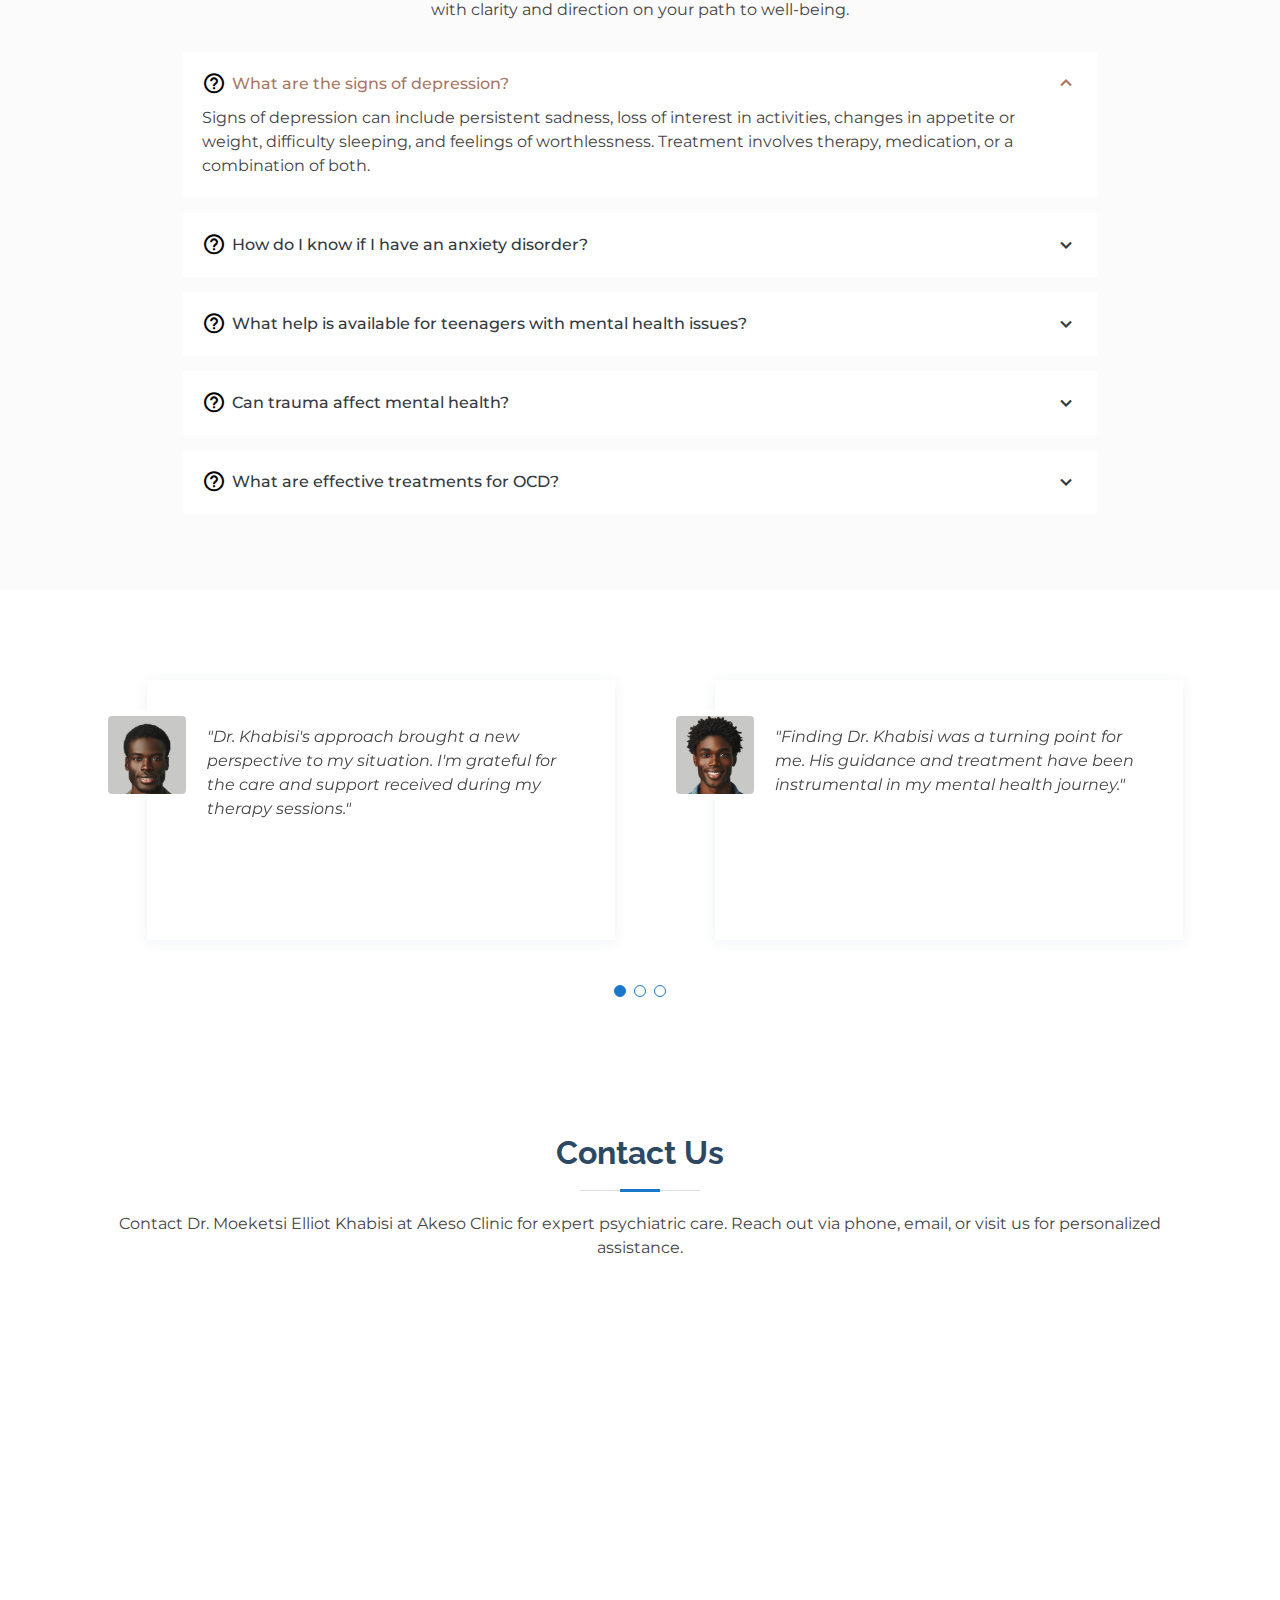
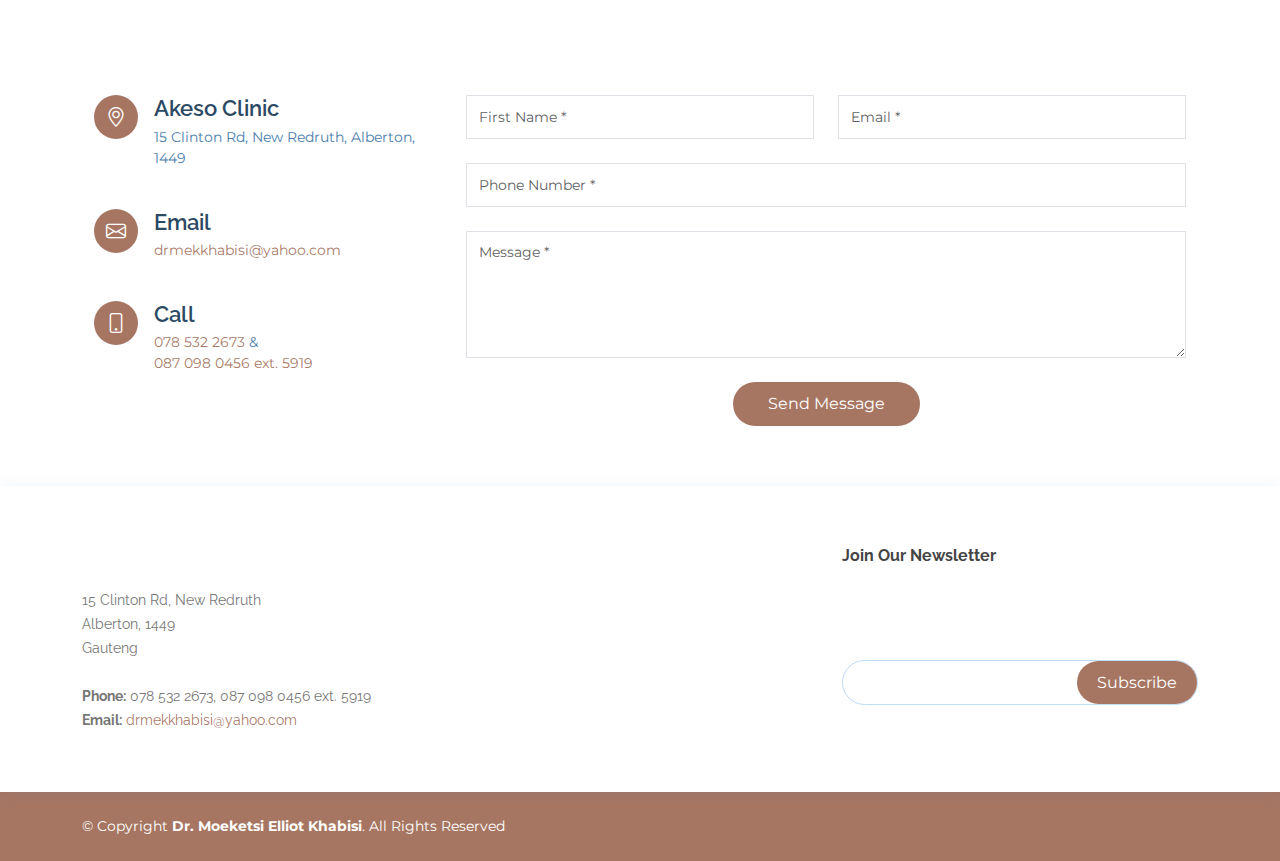
==== commit a8bbb7dc: "Update" ====
--- a/index.html
+++ b/index.html
@@ -464,7 +464,7 @@
             <div class="swiper-slide">
               <div class="testimonial-wrap">
                 <div class="testimonial-item">
-                  <img src="assets/img/" class="testimonial-img" alt="">
+                  <img src="assets/img/testimonials/1.jpg" class="testimonial-img" alt="">
                   <p>
                     "Dr. Khabisi's approach brought a new perspective to my situation. I'm grateful for the care and support received during my therapy sessions."
                   </p>
@@ -475,7 +475,7 @@
             <div class="swiper-slide">
               <div class="testimonial-wrap">
                 <div class="testimonial-item">
-                  <img src="/path/to/generated-image2.jpg" class="testimonial-img" alt="">
+                  <img src="assets/img/testimonials/2.jpg" class="testimonial-img" alt="">
                   <p>
                     "Finding Dr. Khabisi was a turning point for me. His guidance and treatment have been instrumental in my mental health journey."
                   </p>
@@ -486,7 +486,7 @@
             <div class="swiper-slide">
               <div class="testimonial-wrap">
                 <div class="testimonial-item">
-                  <img src="/path/to/generated-image3.jpg" class="testimonial-img" alt="">
+                  <img src="assets/img/testimonials/3.jpg" class="testimonial-img" alt="">
                   <p>
                     "I appreciate the empathetic and understanding environment Dr. Khabisi provides. It's made a significant difference in my life."
                   </p>
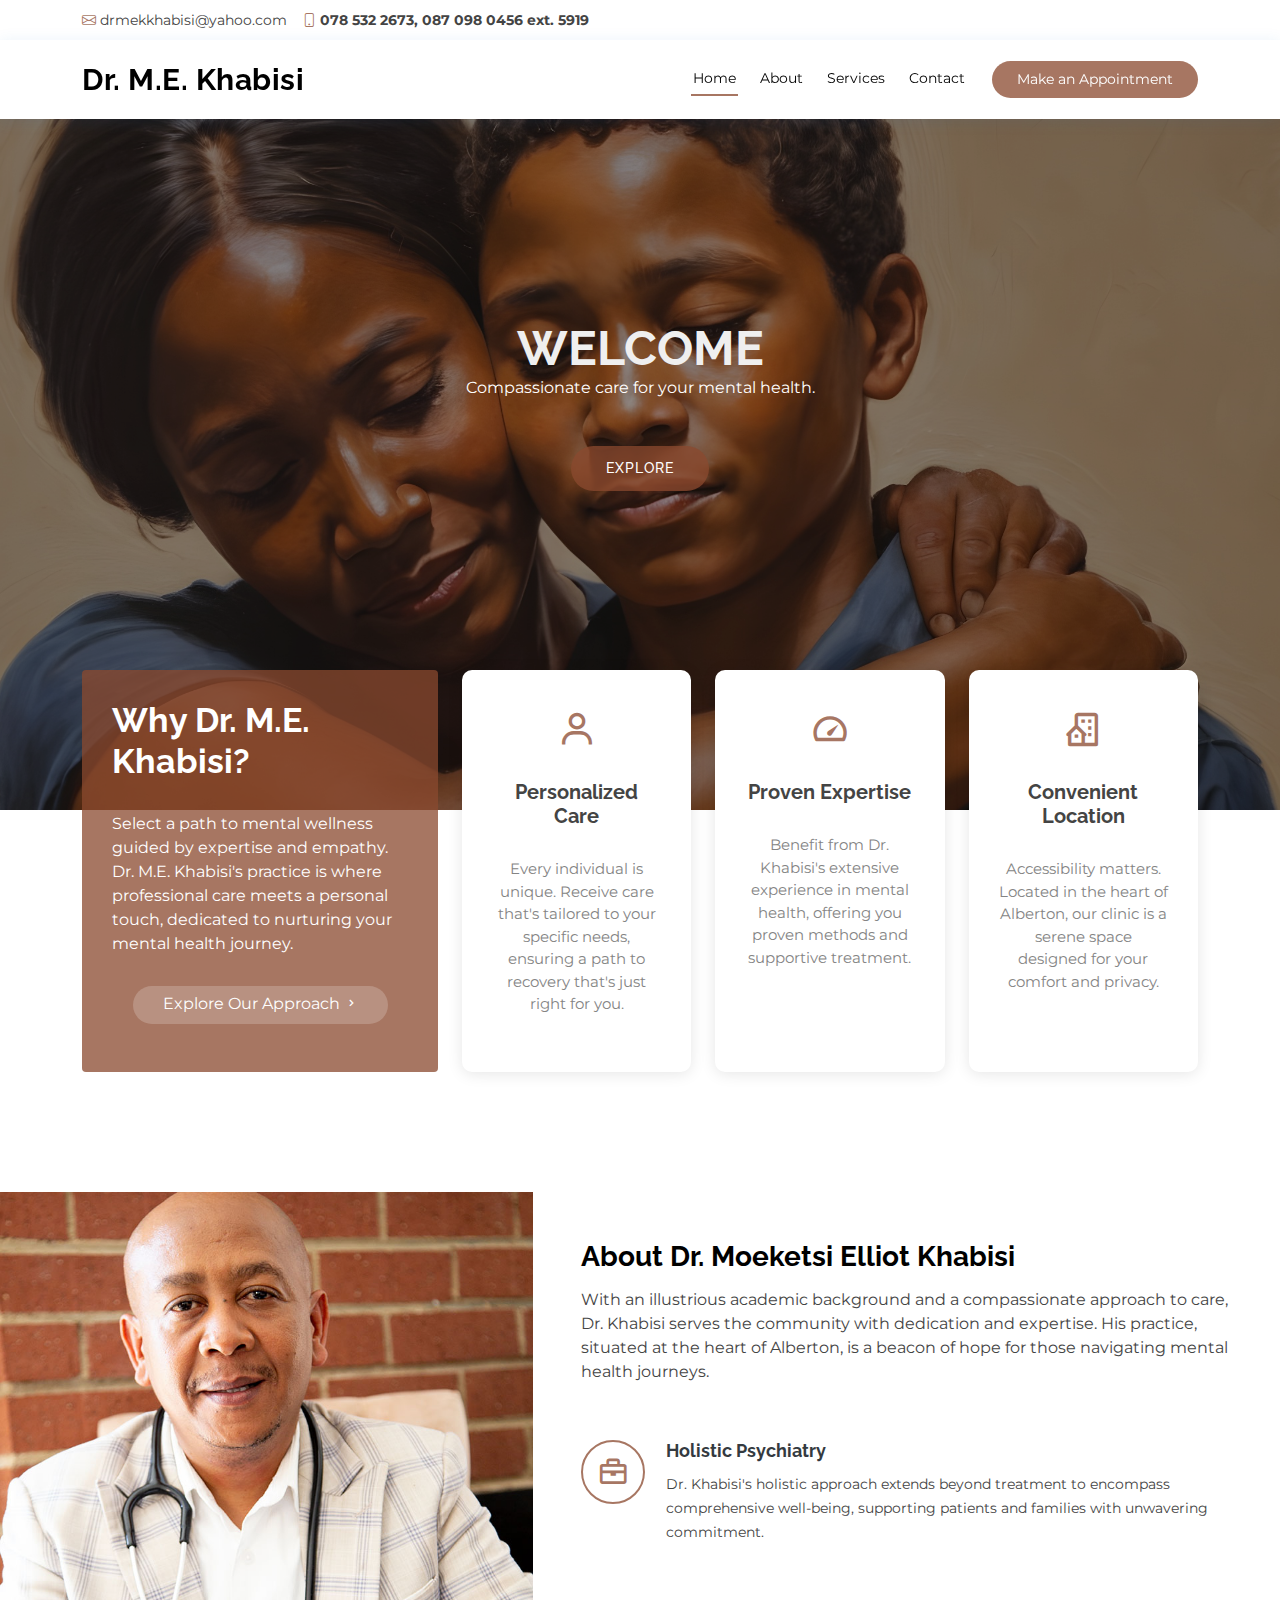
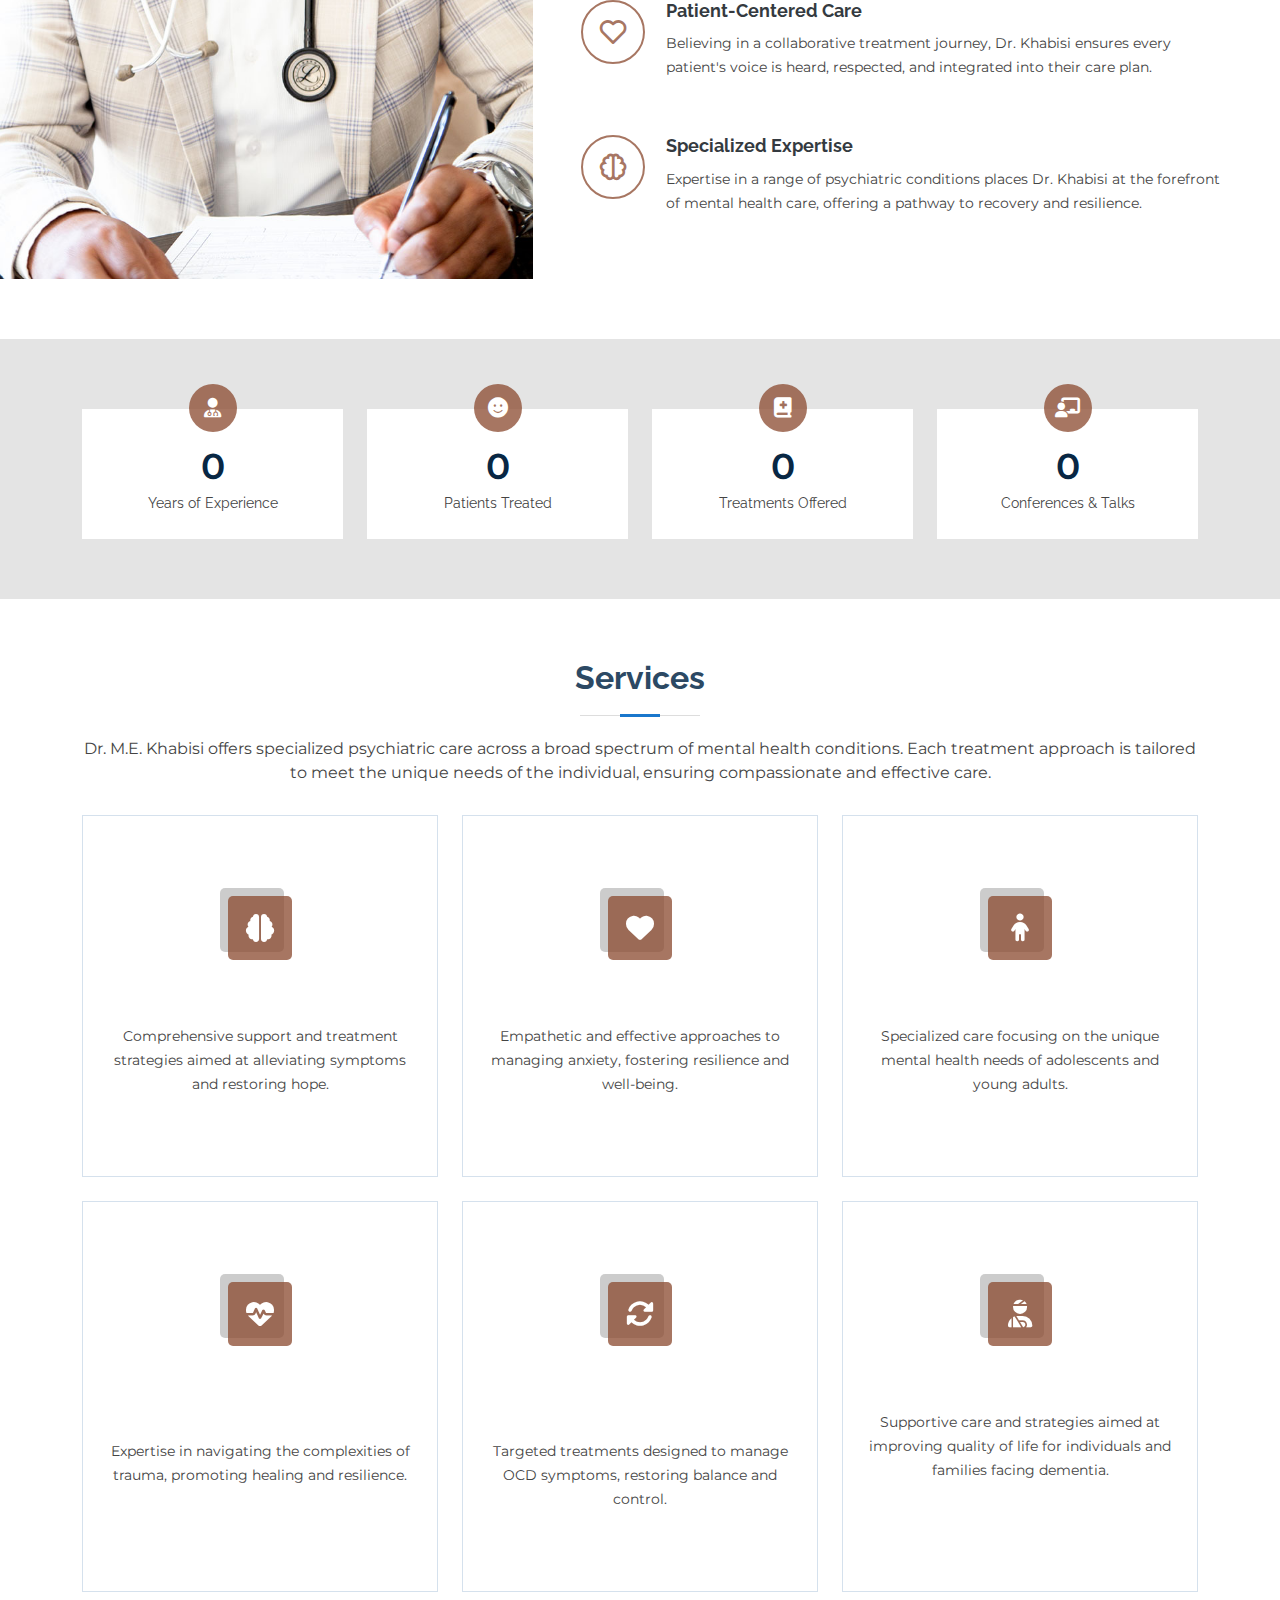
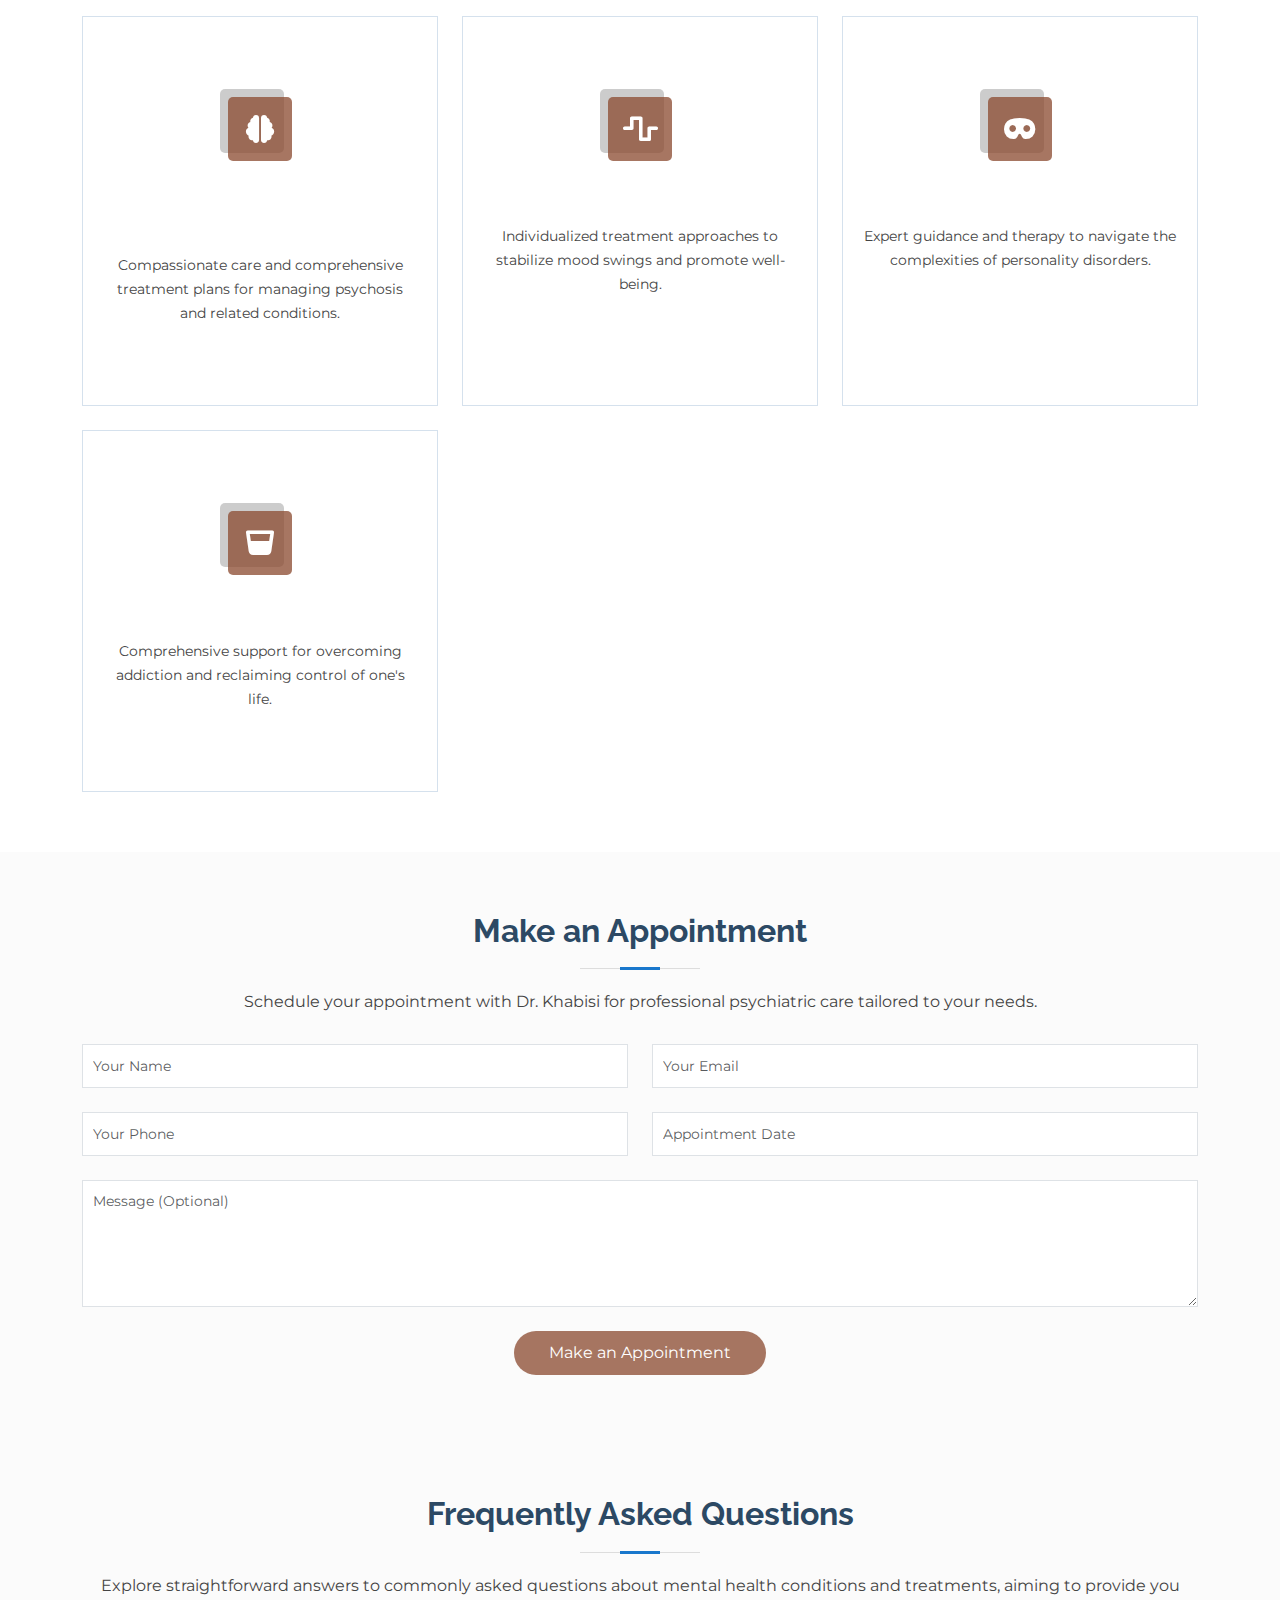
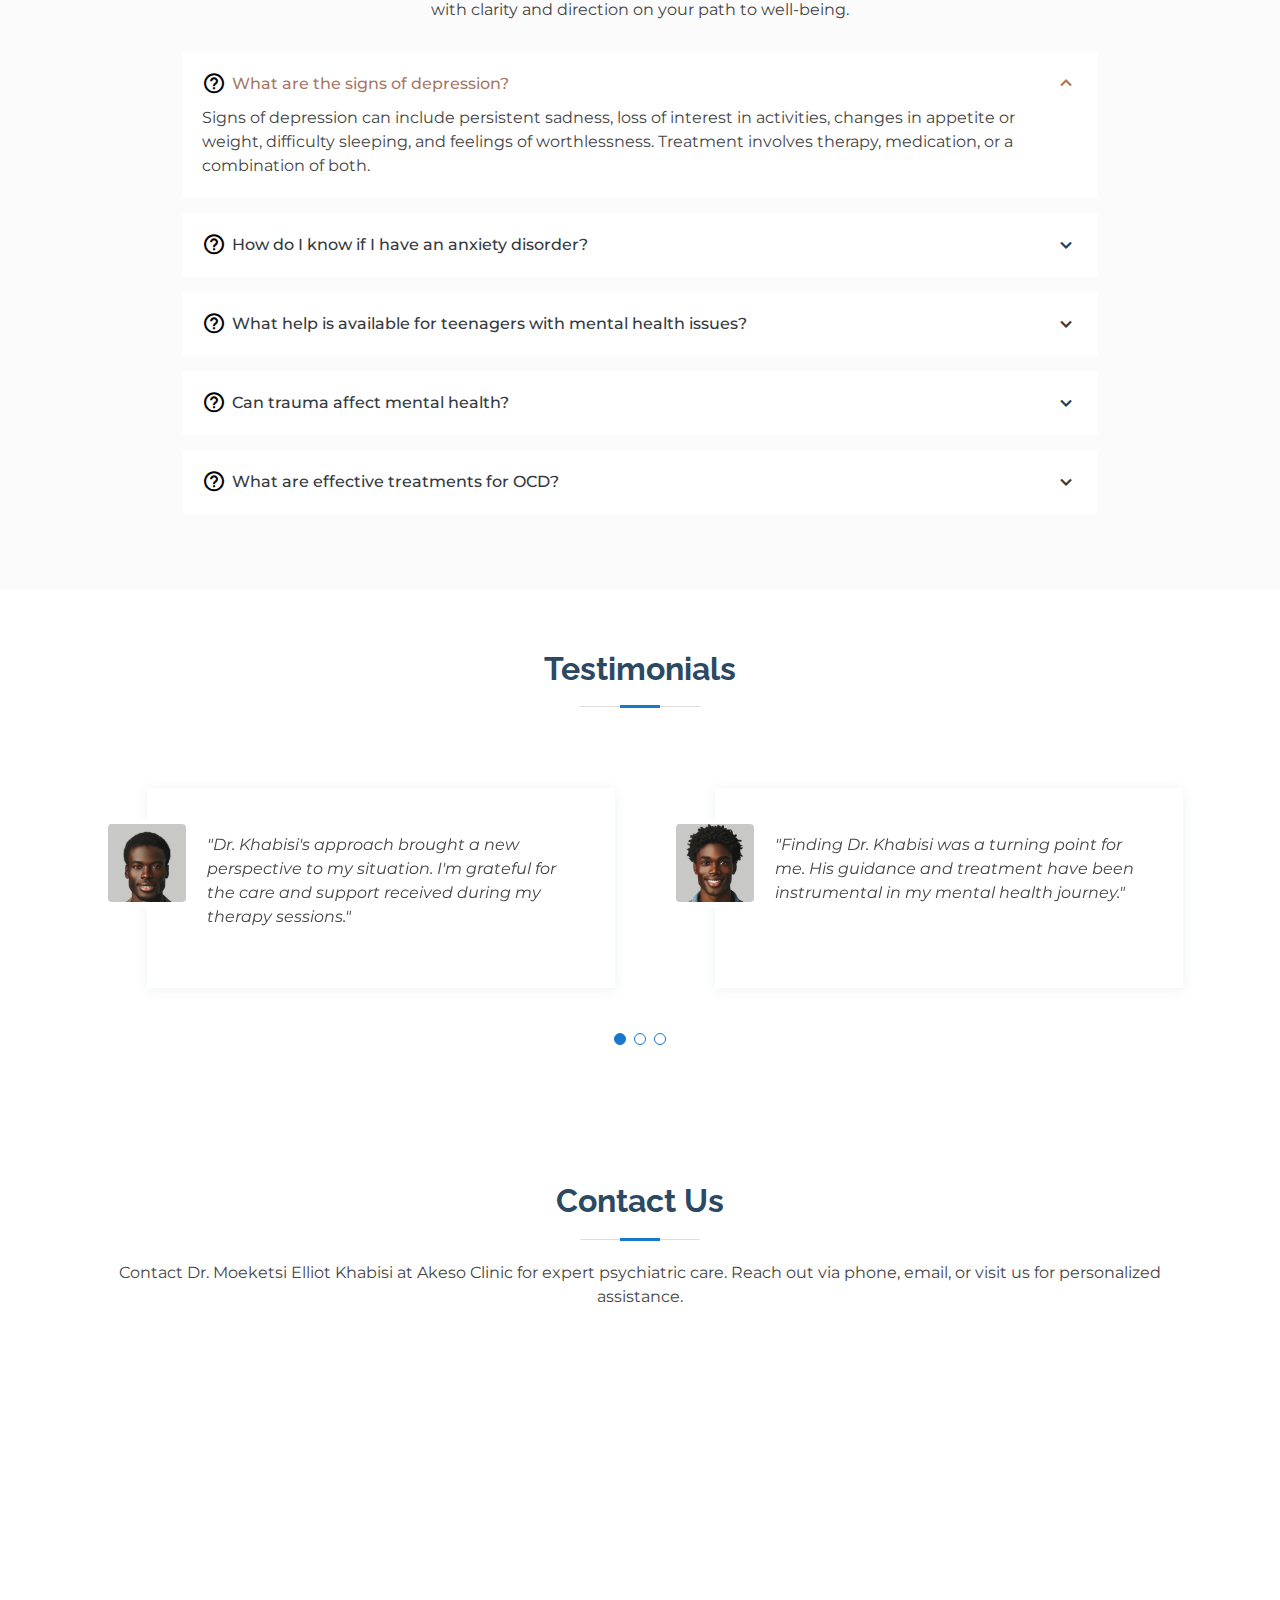
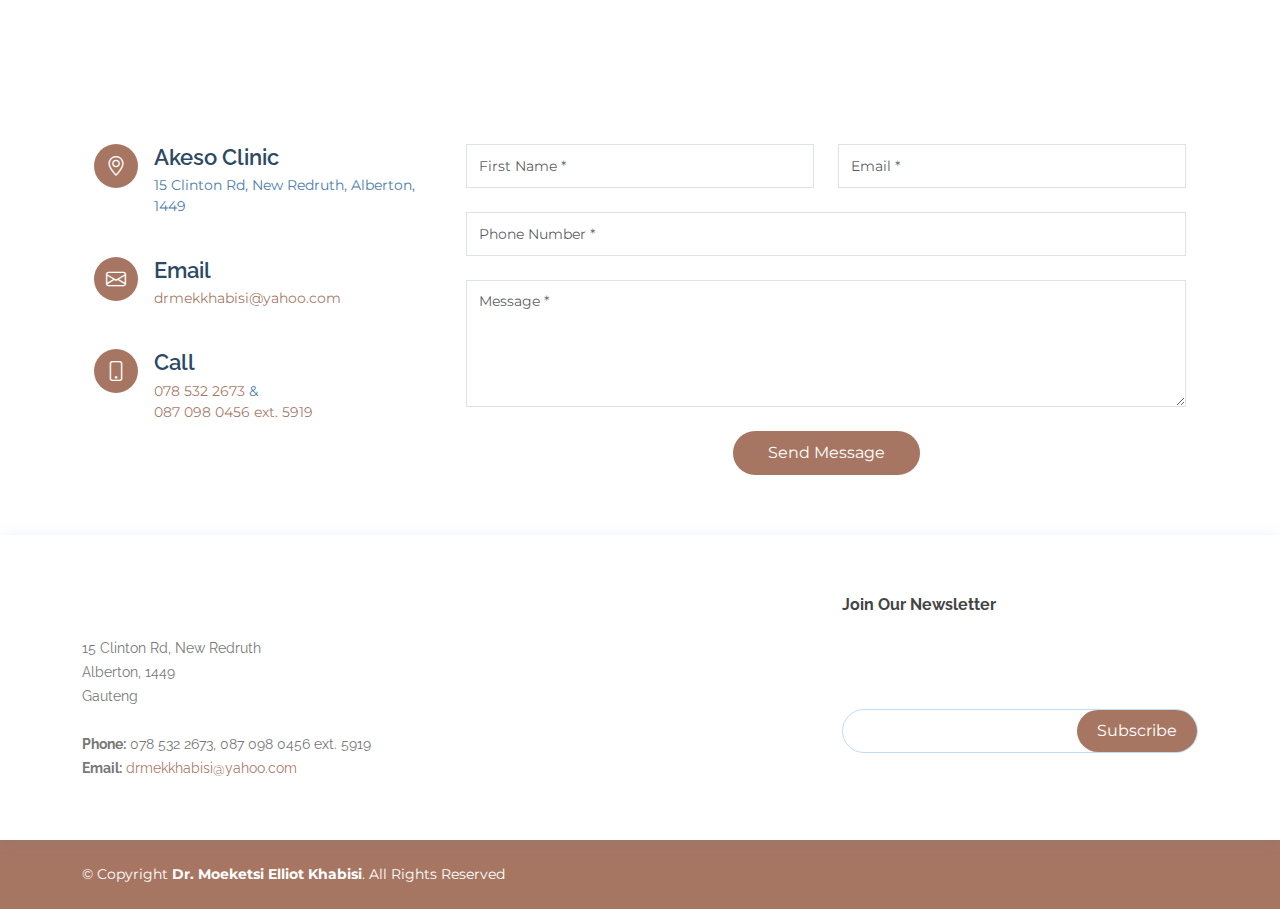
==== commit 1284e7a0: "Update" ====
--- a/index.html
+++ b/index.html
@@ -458,6 +458,9 @@
     <!-- ======= Testimonials Section ======= -->
     <section id="testimonials" class="testimonials">
       <div class="container">
+        <div class="section-title">
+          <h2>Testimonials</h2>
+        </div>
         <div class="testimonials-slider swiper" data-aos="fade-up" data-aos-delay="100">
           <div class="swiper-wrapper">
     
--- a/assets/css/style.css
+++ b/assets/css/style.css
@@ -1395,7 +1395,6 @@
 }
 
 .testimonials .testimonial-item {
-  box-sizing: content-box;
   padding: 30px 30px 30px 60px;
   margin: 30px 15px;
   min-height: 200px;
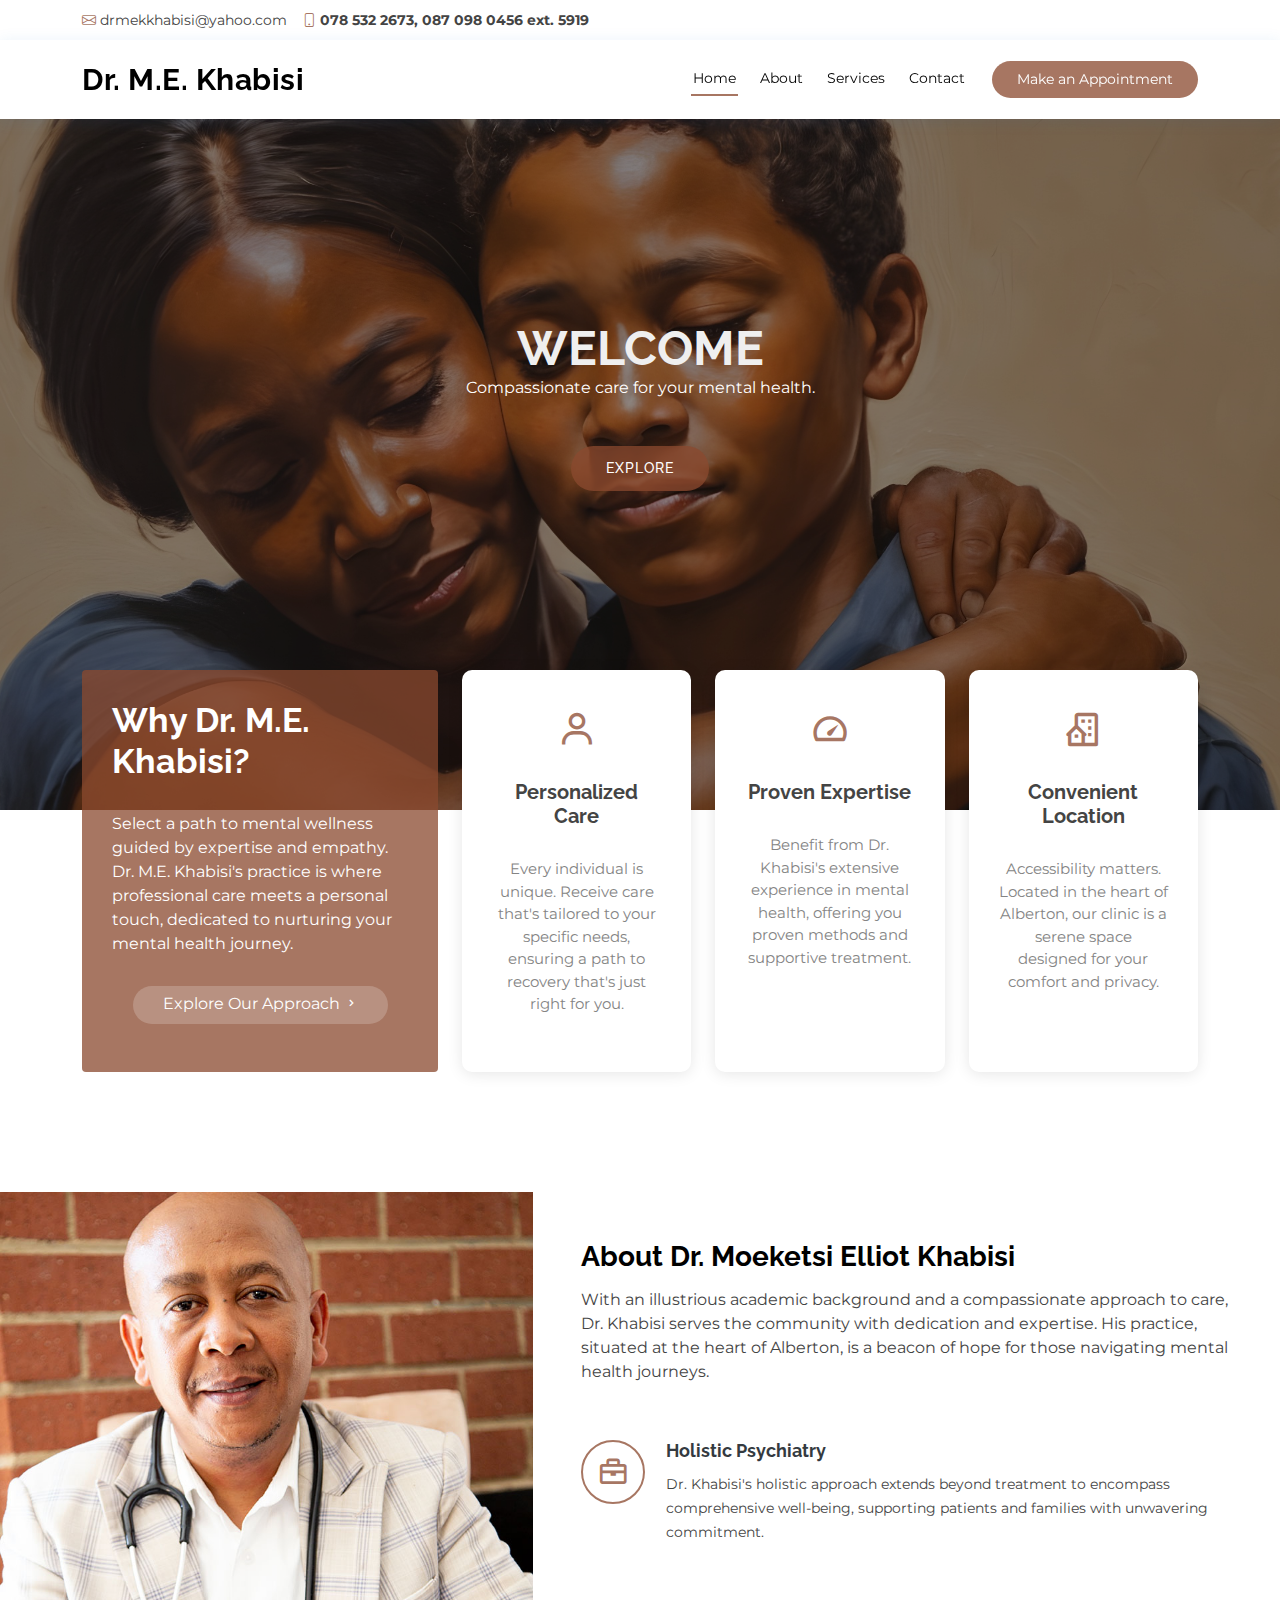
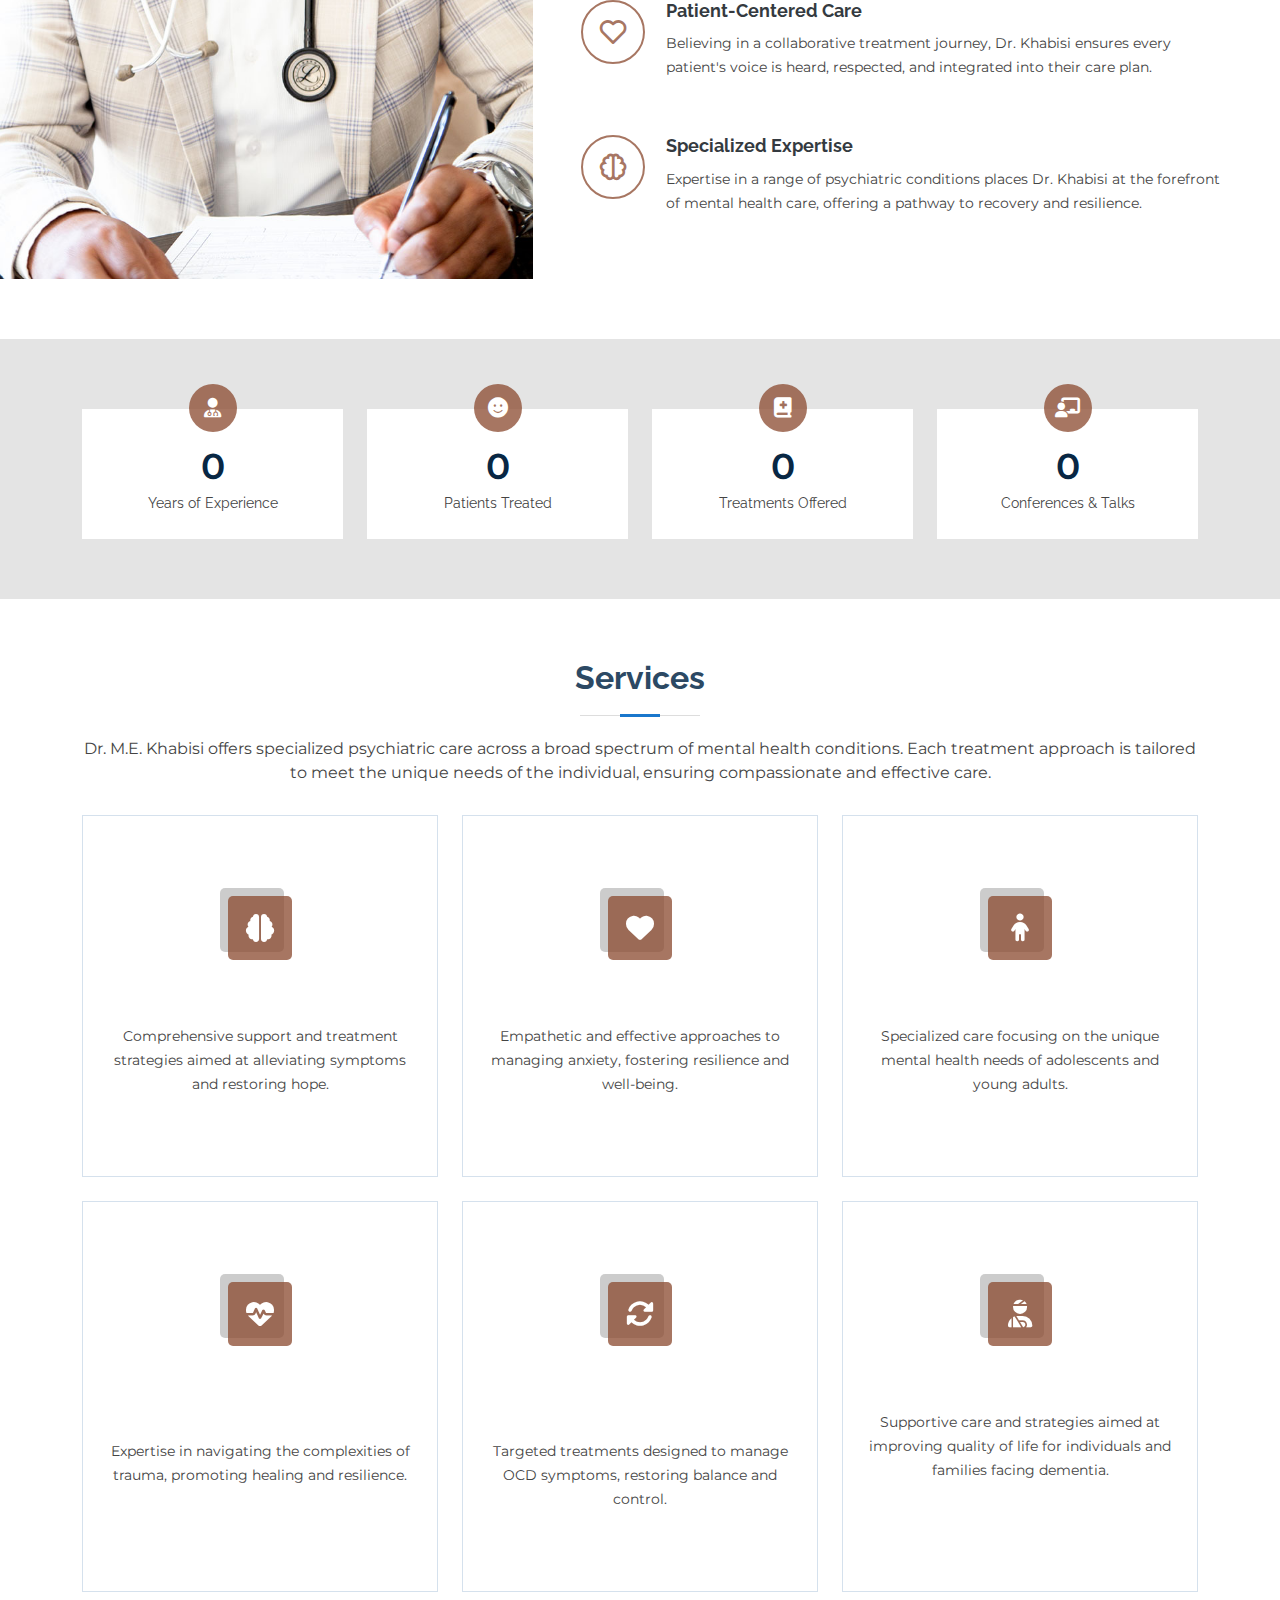
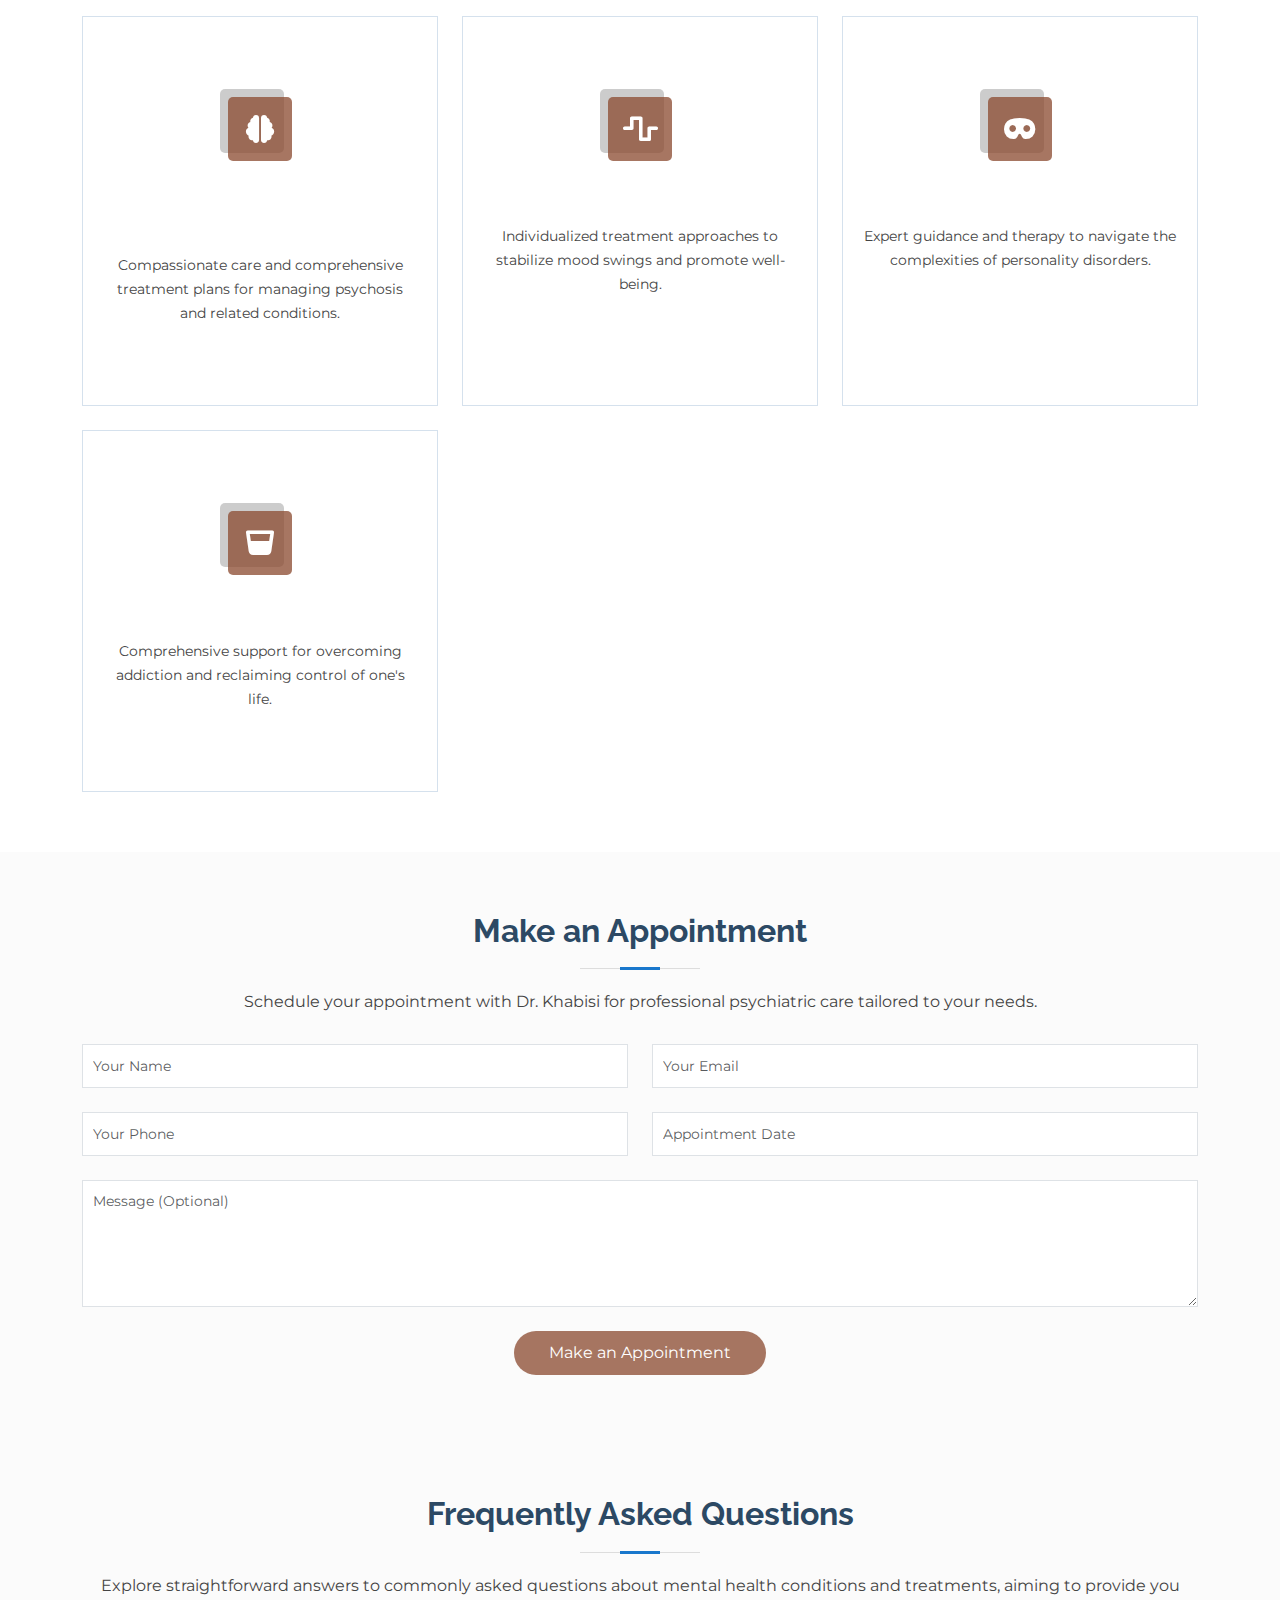
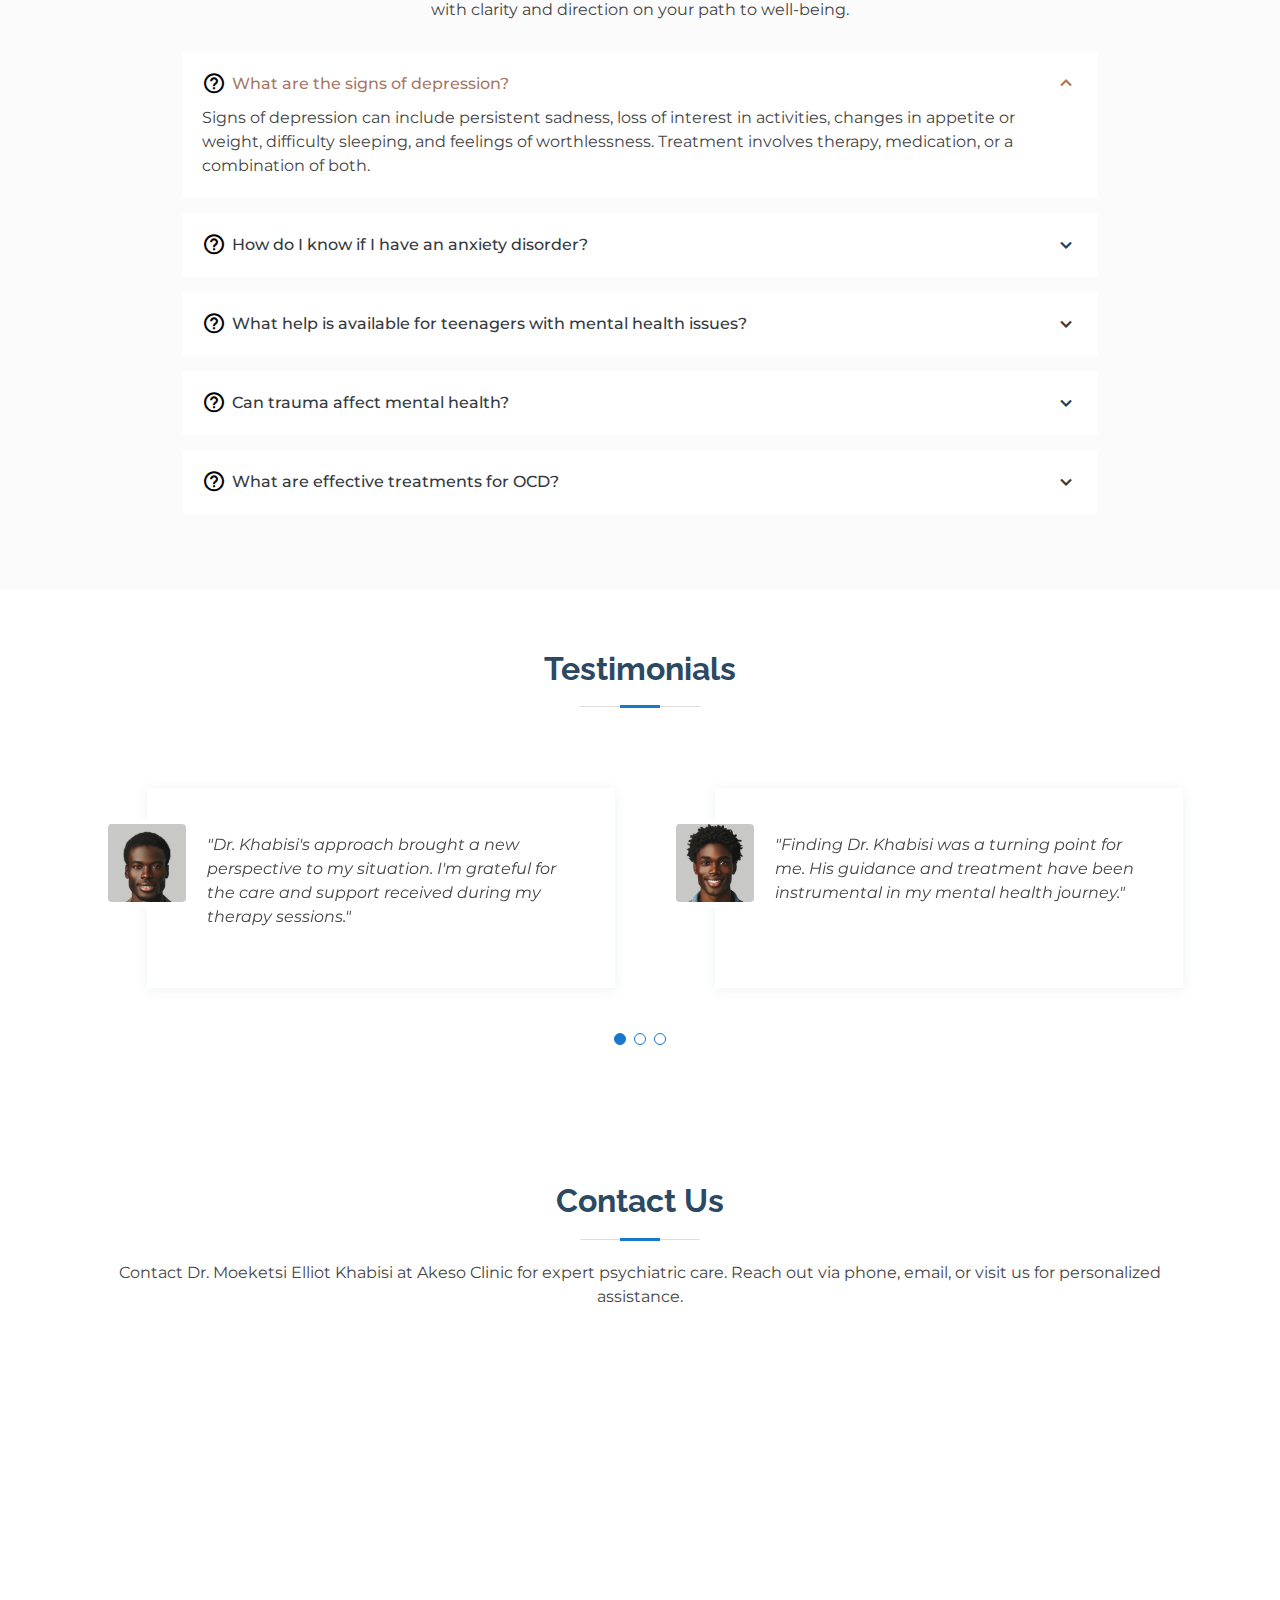
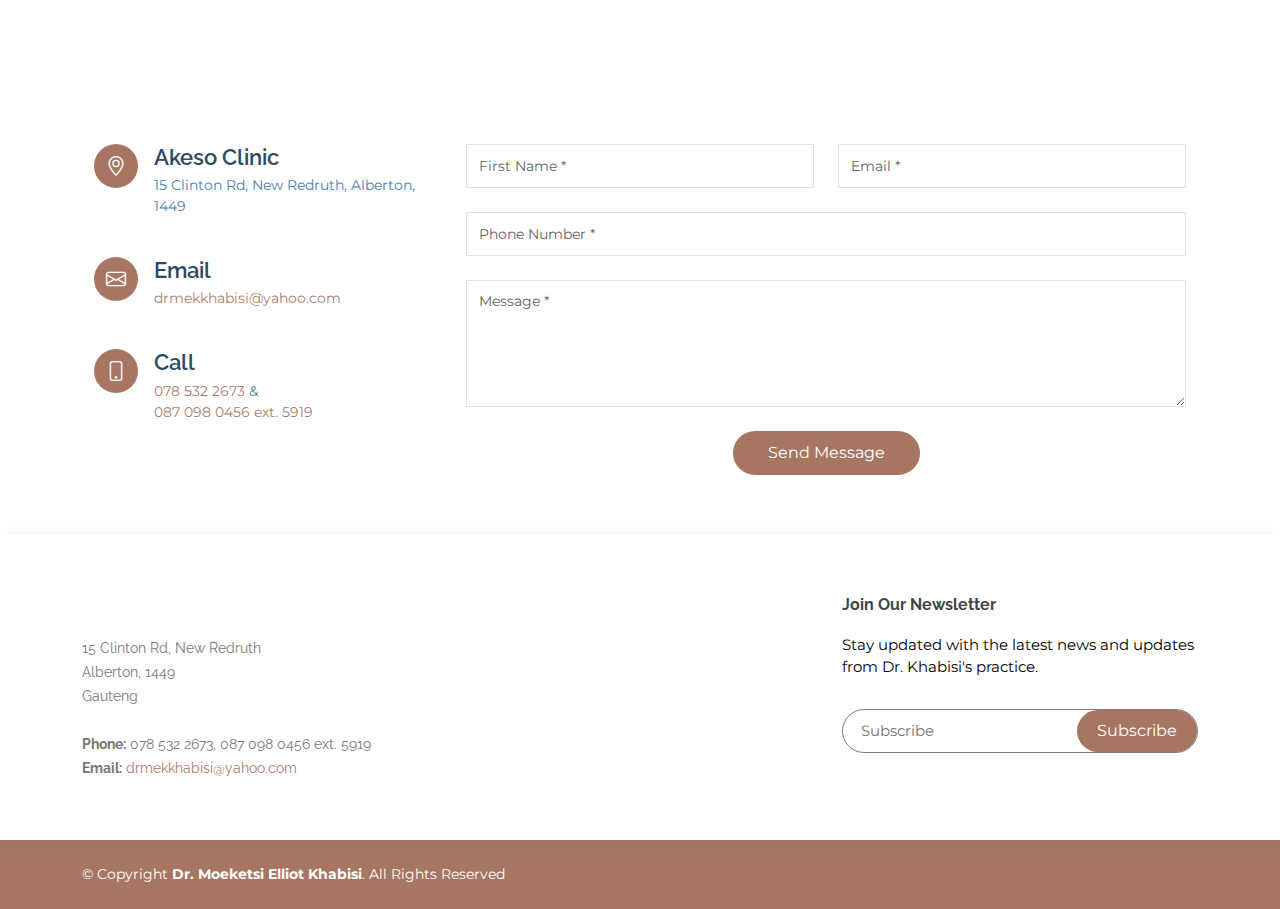
==== commit 117ad118: "Update" ====
--- a/index.html
+++ b/index.html
@@ -601,9 +601,9 @@
           <!-- Newsletter Section on the Right -->
           <div class="col-lg-4 footer-newsletter">
             <h4>Join Our Newsletter</h4>
-            <p>Stay updated with the latest news and updates from Dr. Khabisi's practice.</p>
+            <p style="color: black;">Stay updated with the latest news and updates from Dr. Khabisi's practice.</p>
             <form action="" method="post">
-              <input type="email" name="email"><input type="submit" value="Subscribe">
+              <input placeholder="Subscribe"  type="email" name="email"><input type="submit" value="Subscribe">
             </form>
           </div>
   
--- a/assets/css/style.css
+++ b/assets/css/style.css
@@ -1741,7 +1741,7 @@
   position: relative;
   border-radius: 50px;
   text-align: left;
-  border: 1px solid #bfdcf7;
+  border: 1px solid #7c7c7c;
 }
 
 #footer .footer-newsletter form input[type=email] {
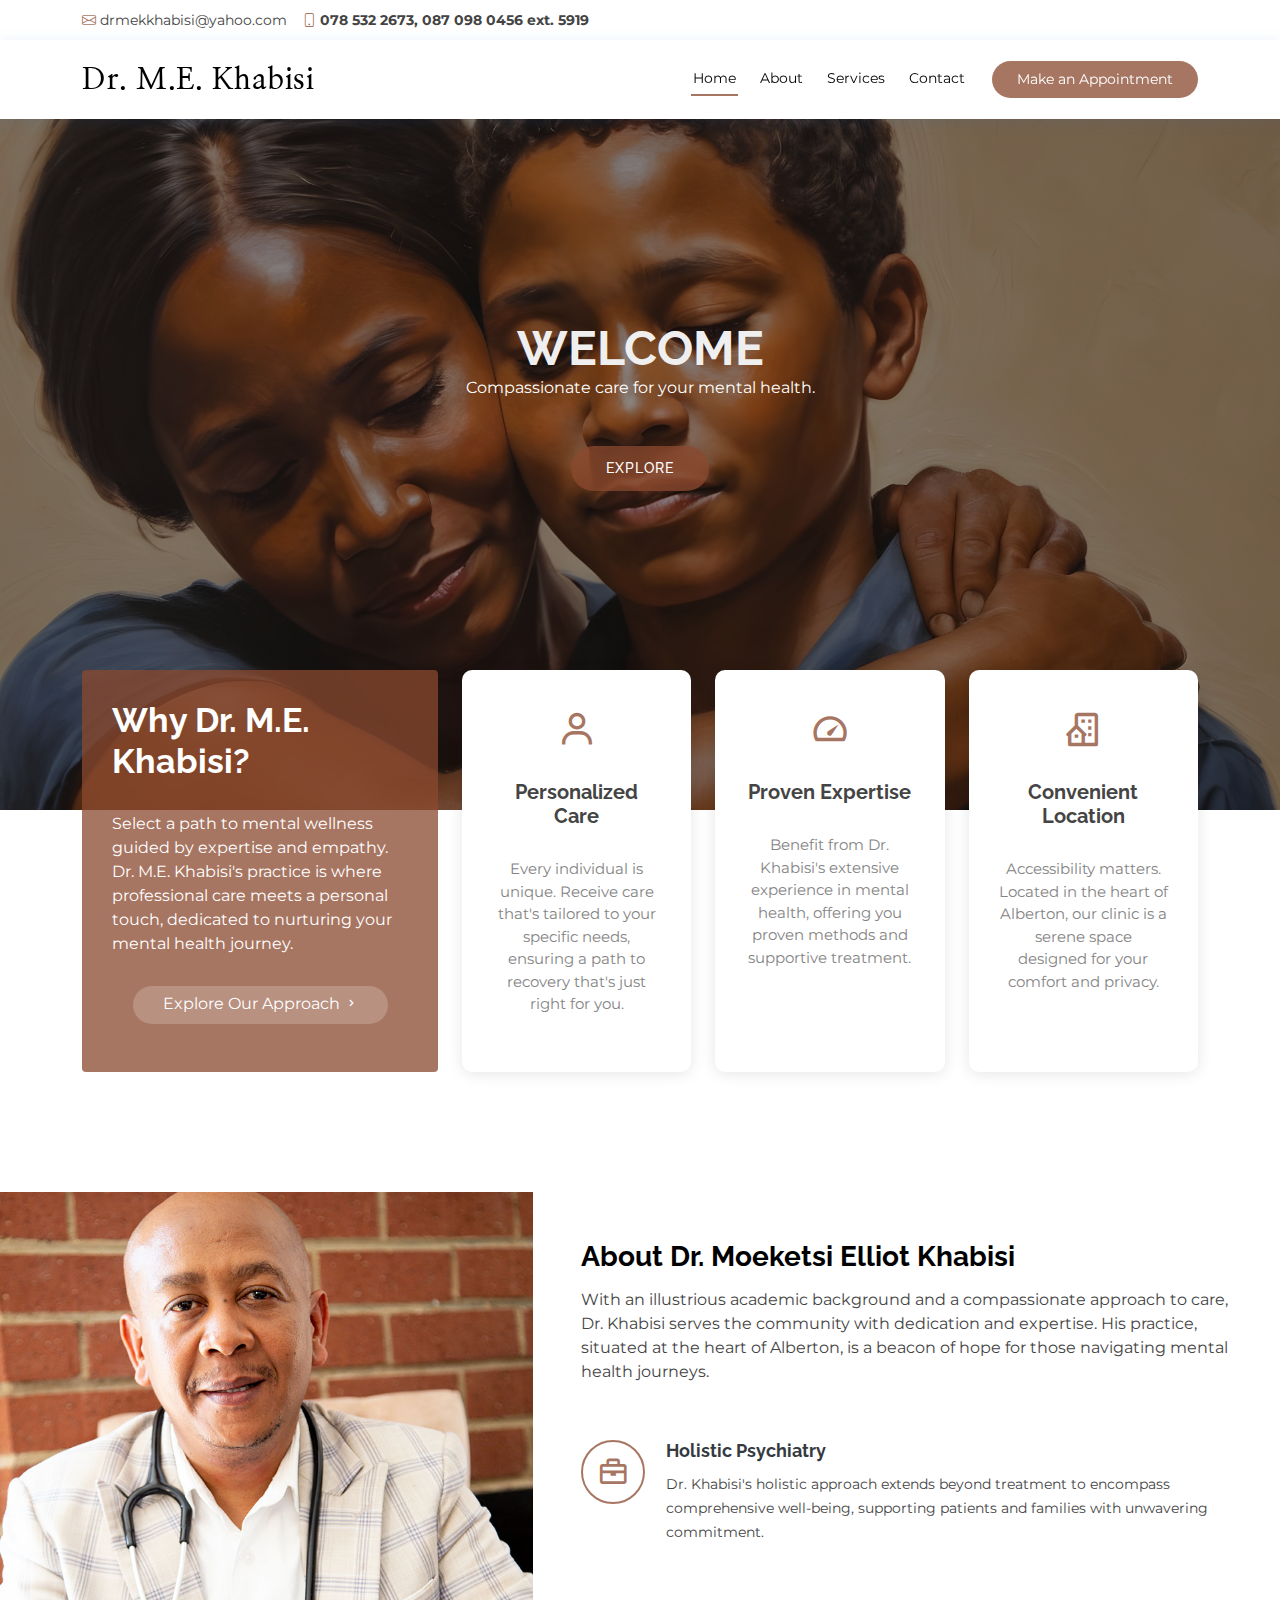
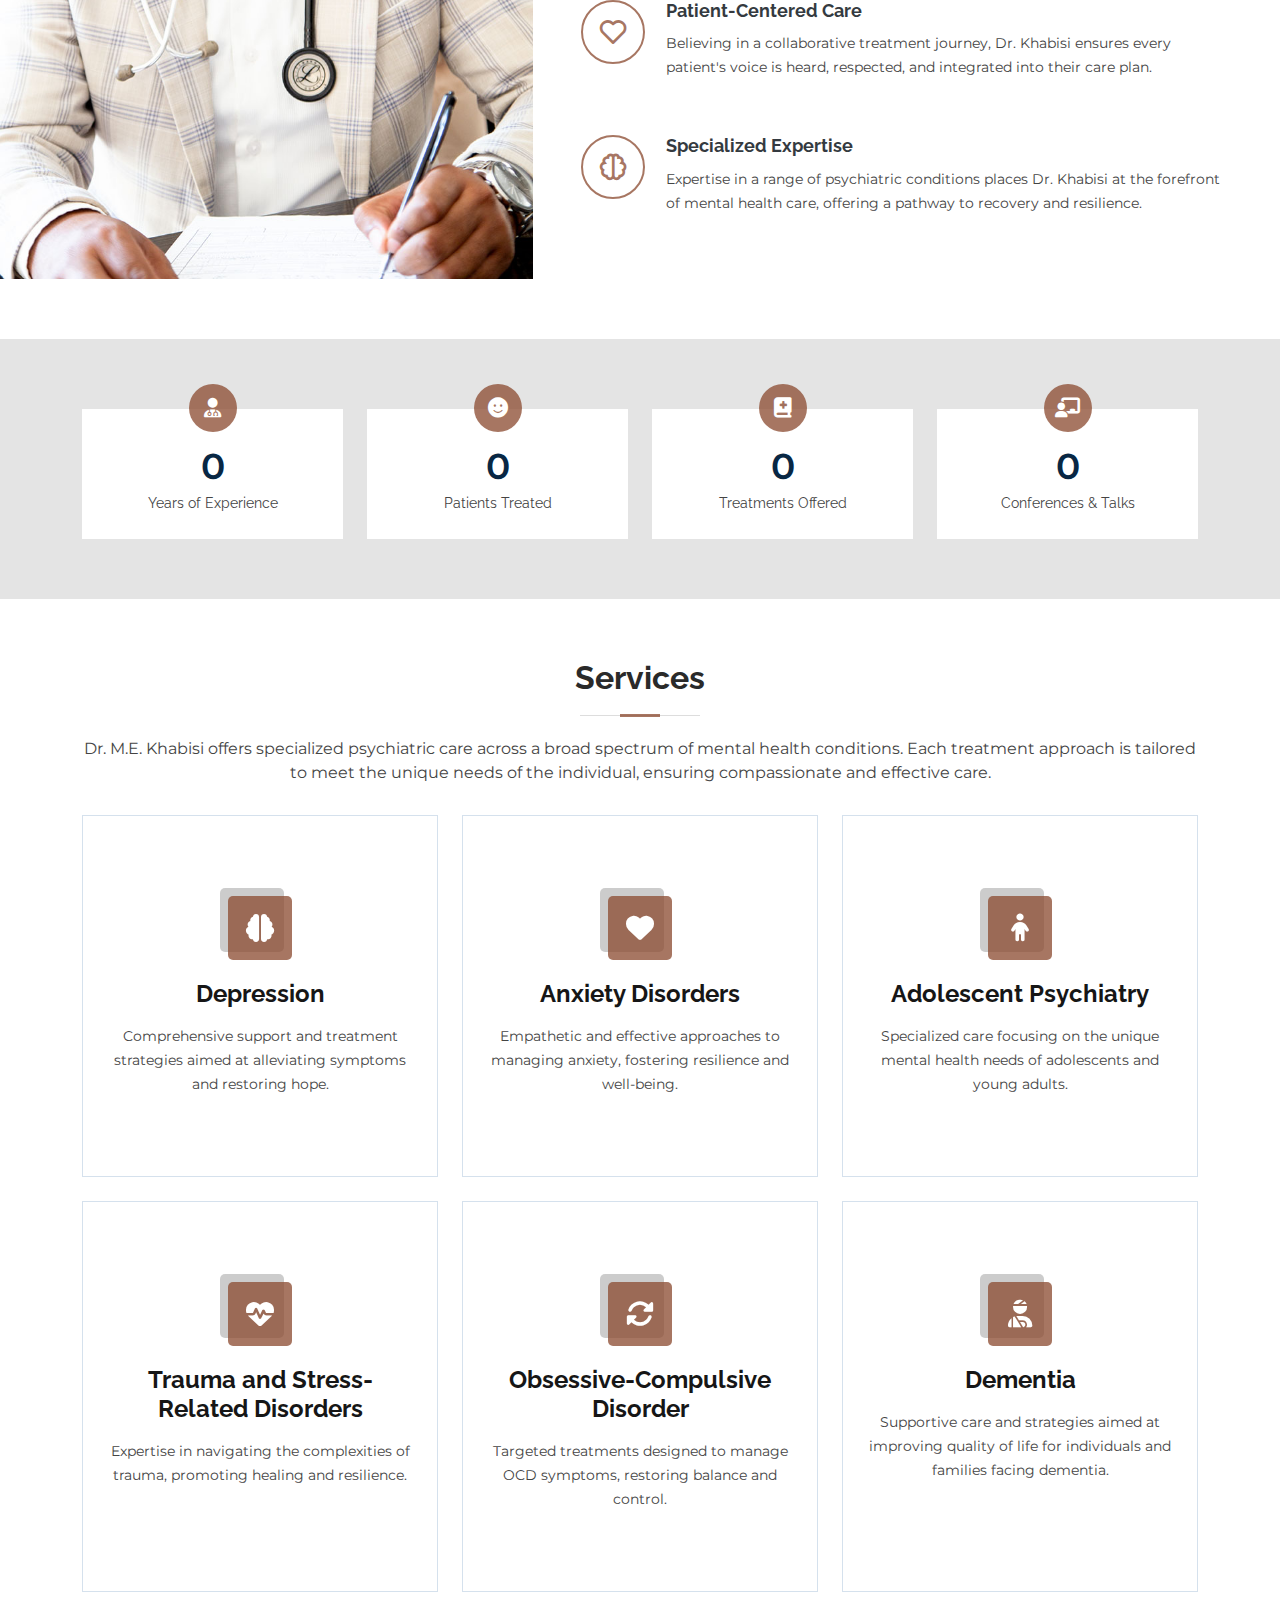
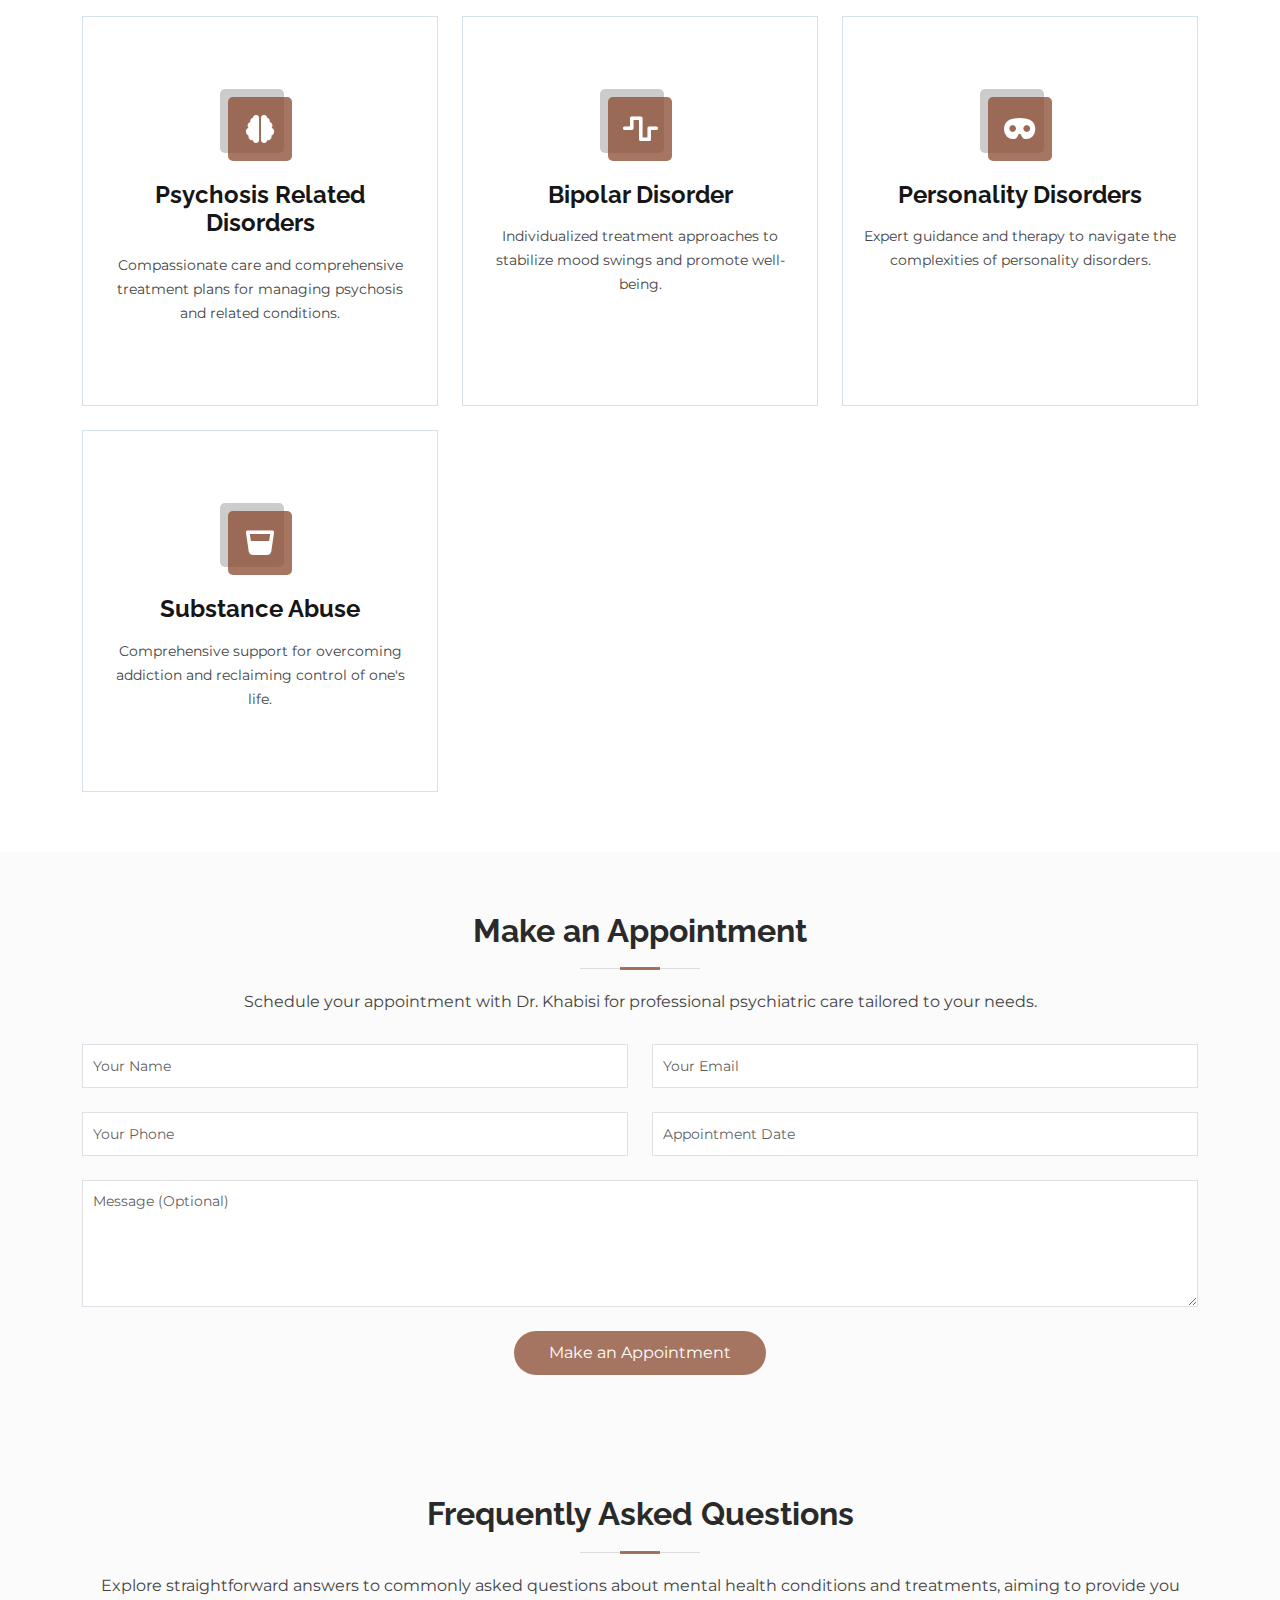
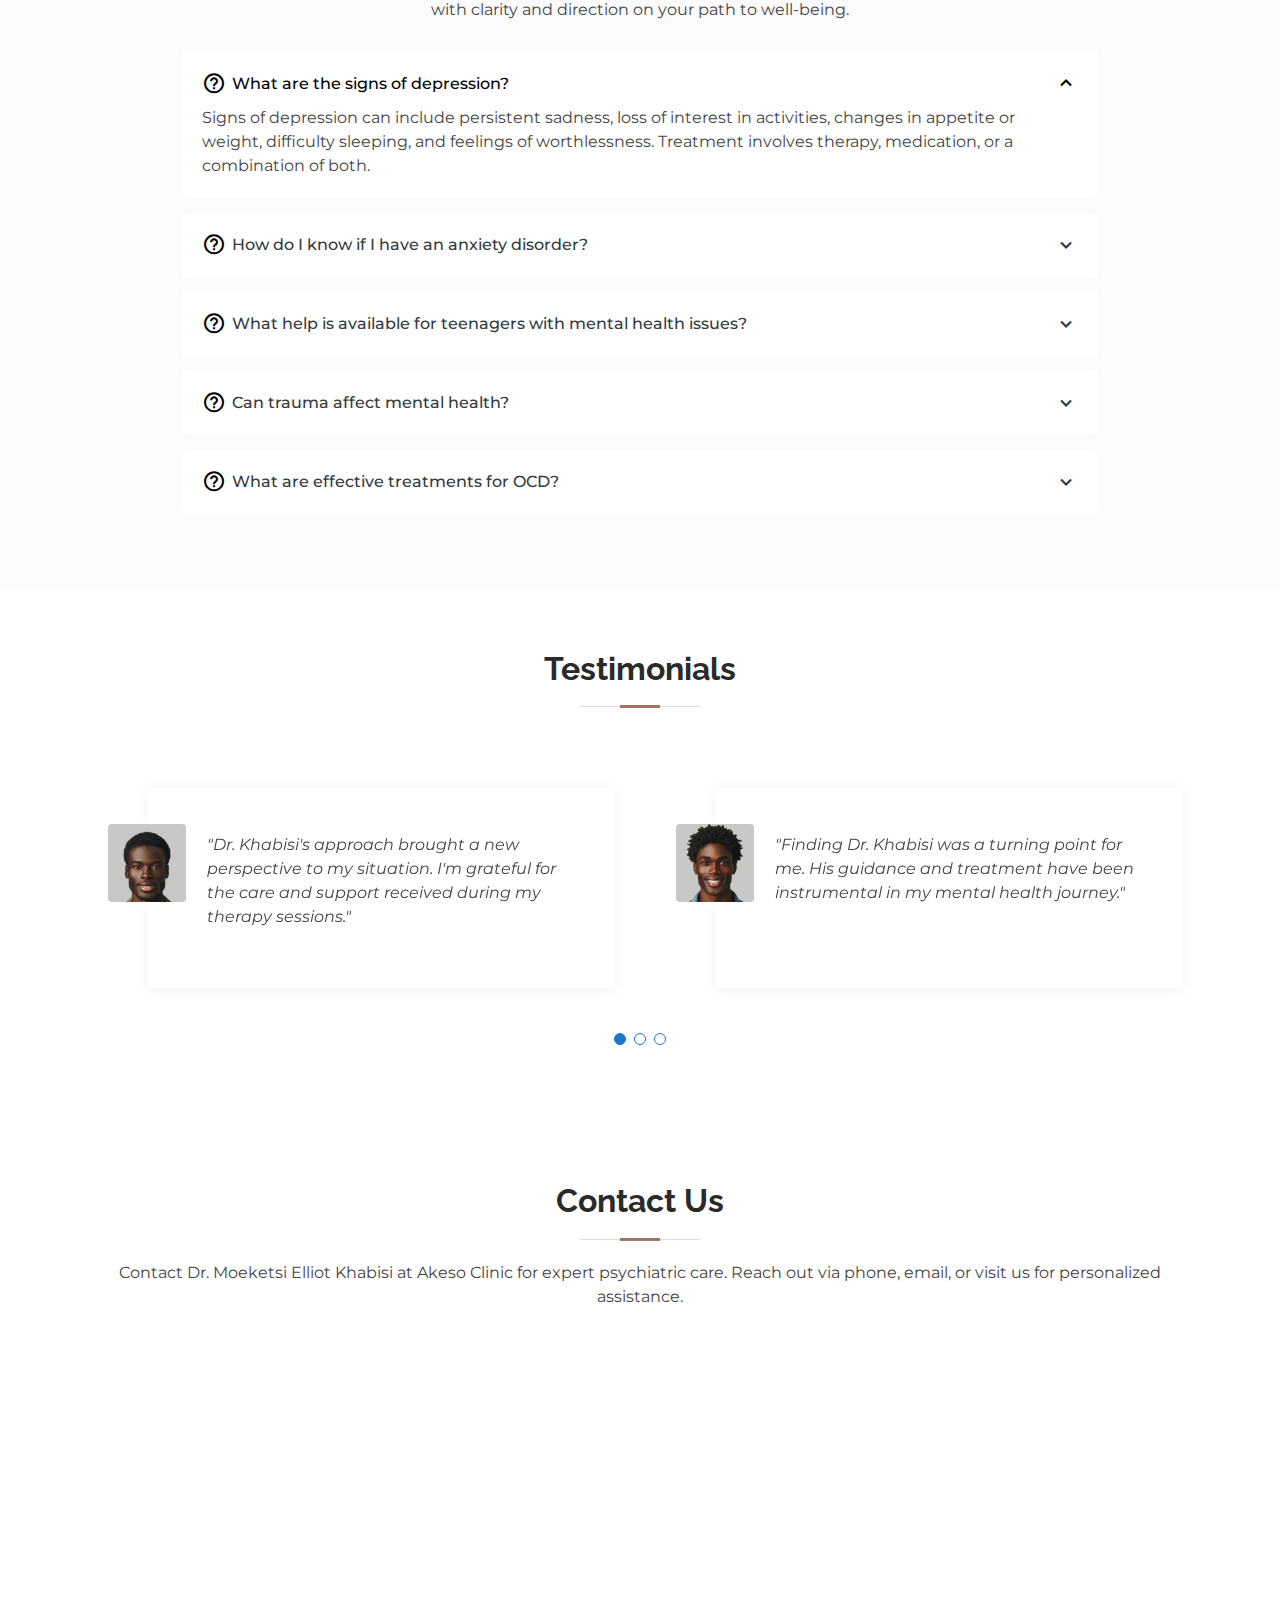
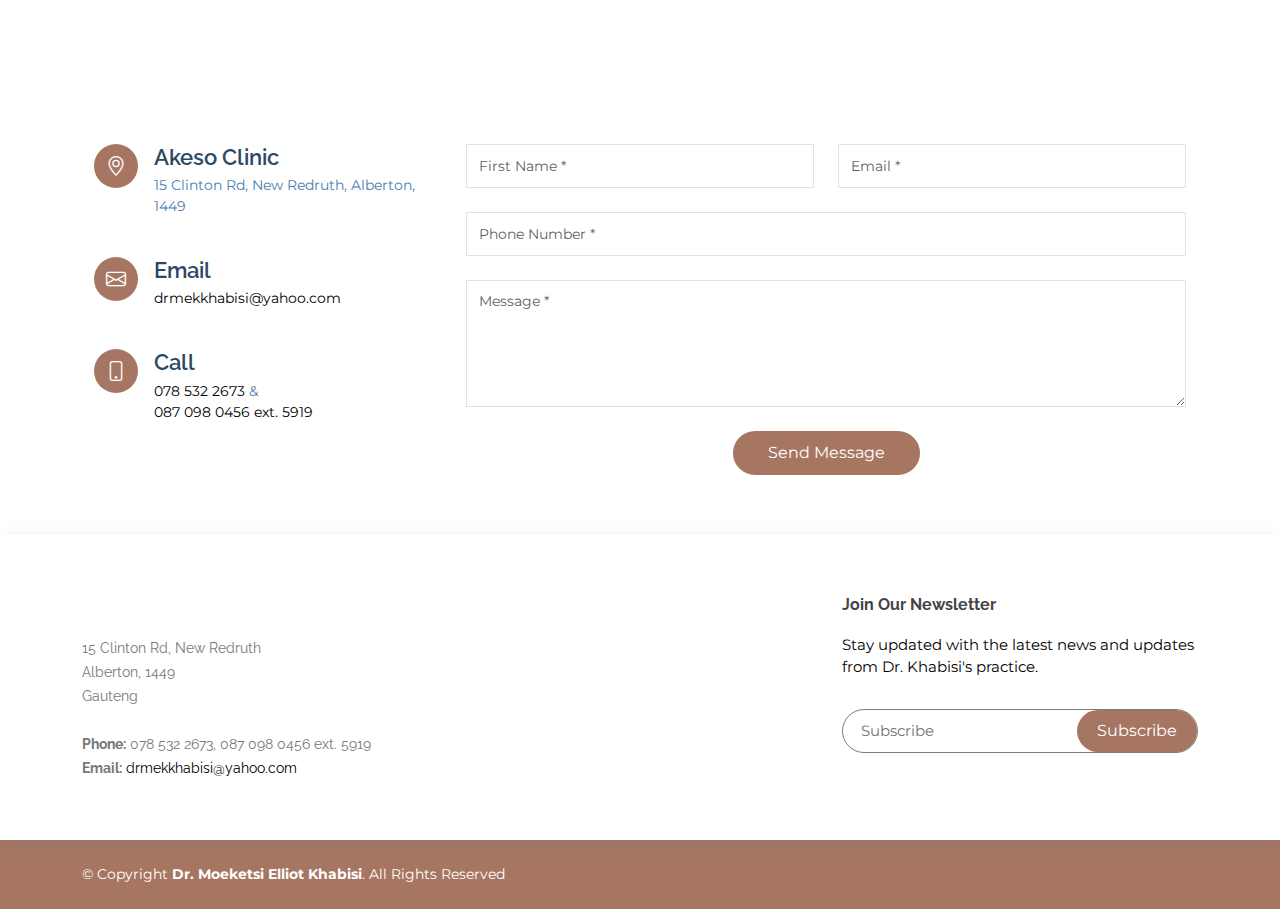
==== commit eaa8ef8d: "Update" ====
--- a/index.html
+++ b/index.html
@@ -11,7 +11,7 @@
 
 
   <!-- Favicons -->
-  <link href="assets/img/favicon.png" rel="icon">
+  <link href="assets/img/logo.png" rel="icon">
   <link href="assets/img/apple-touch-icon.png" rel="apple-touch-icon">
 
   <!-- Google Fonts -->
--- a/assets/css/style.css
+++ b/assets/css/style.css
@@ -10,6 +10,10 @@
 # General
 --------------------------------------------------------------*/
 
+
+  @import url('https://fonts.googleapis.com/css2?family=Nanum+Myeongjo:wght@400;700;800&family=Raleway:ital,wght@0,100;0,200;0,300;0,400;0,500;0,600;0,700;0,800;0,900;1,100;1,200;1,300;1,400;1,500;1,600;1,700;1,800;1,900&display=swap');
+
+
 :root {
   --primary-color: #8a492fc0; /* Define your color variable */
 }
@@ -26,7 +30,7 @@
   @media (max-width: 600px) {
     #header .logo a {
       color: black;
-      font-family: 'Montserrat';
+      font-family: 'Nanum Myeongjo', serif;
       font-size: 17px;
   }
       #phonenumber {
@@ -41,7 +45,7 @@
 }
 
 a {
-  color:  var(--primary-color);
+  color:  black;
   text-decoration: none;
 }
 
@@ -208,6 +212,7 @@
   line-height: 1;
   font-weight: 700;
   letter-spacing: 0.5px;
+  font-family: 'Nanum Myeongjo', serif;
 }
 
 #header .logo a {
@@ -601,7 +606,7 @@
   margin-bottom: 20px;
   padding-bottom: 20px;
   position: relative;
-  color: #2c4964;
+  color: #2a2a2a;
 }
 
 .section-title h2::before {
@@ -621,7 +626,7 @@
   display: block;
   width: 40px;
   height: 3px;
-  background: #1977cc;
+  background: var(--primary-color);
   bottom: 0;
   left: calc(50% - 20px);
 }
@@ -1013,7 +1018,7 @@
 }
 
 .services .icon-box h4 a {
-  color: #ffffff;
+  color: #161616;
 }
 
 .services .icon-box p {
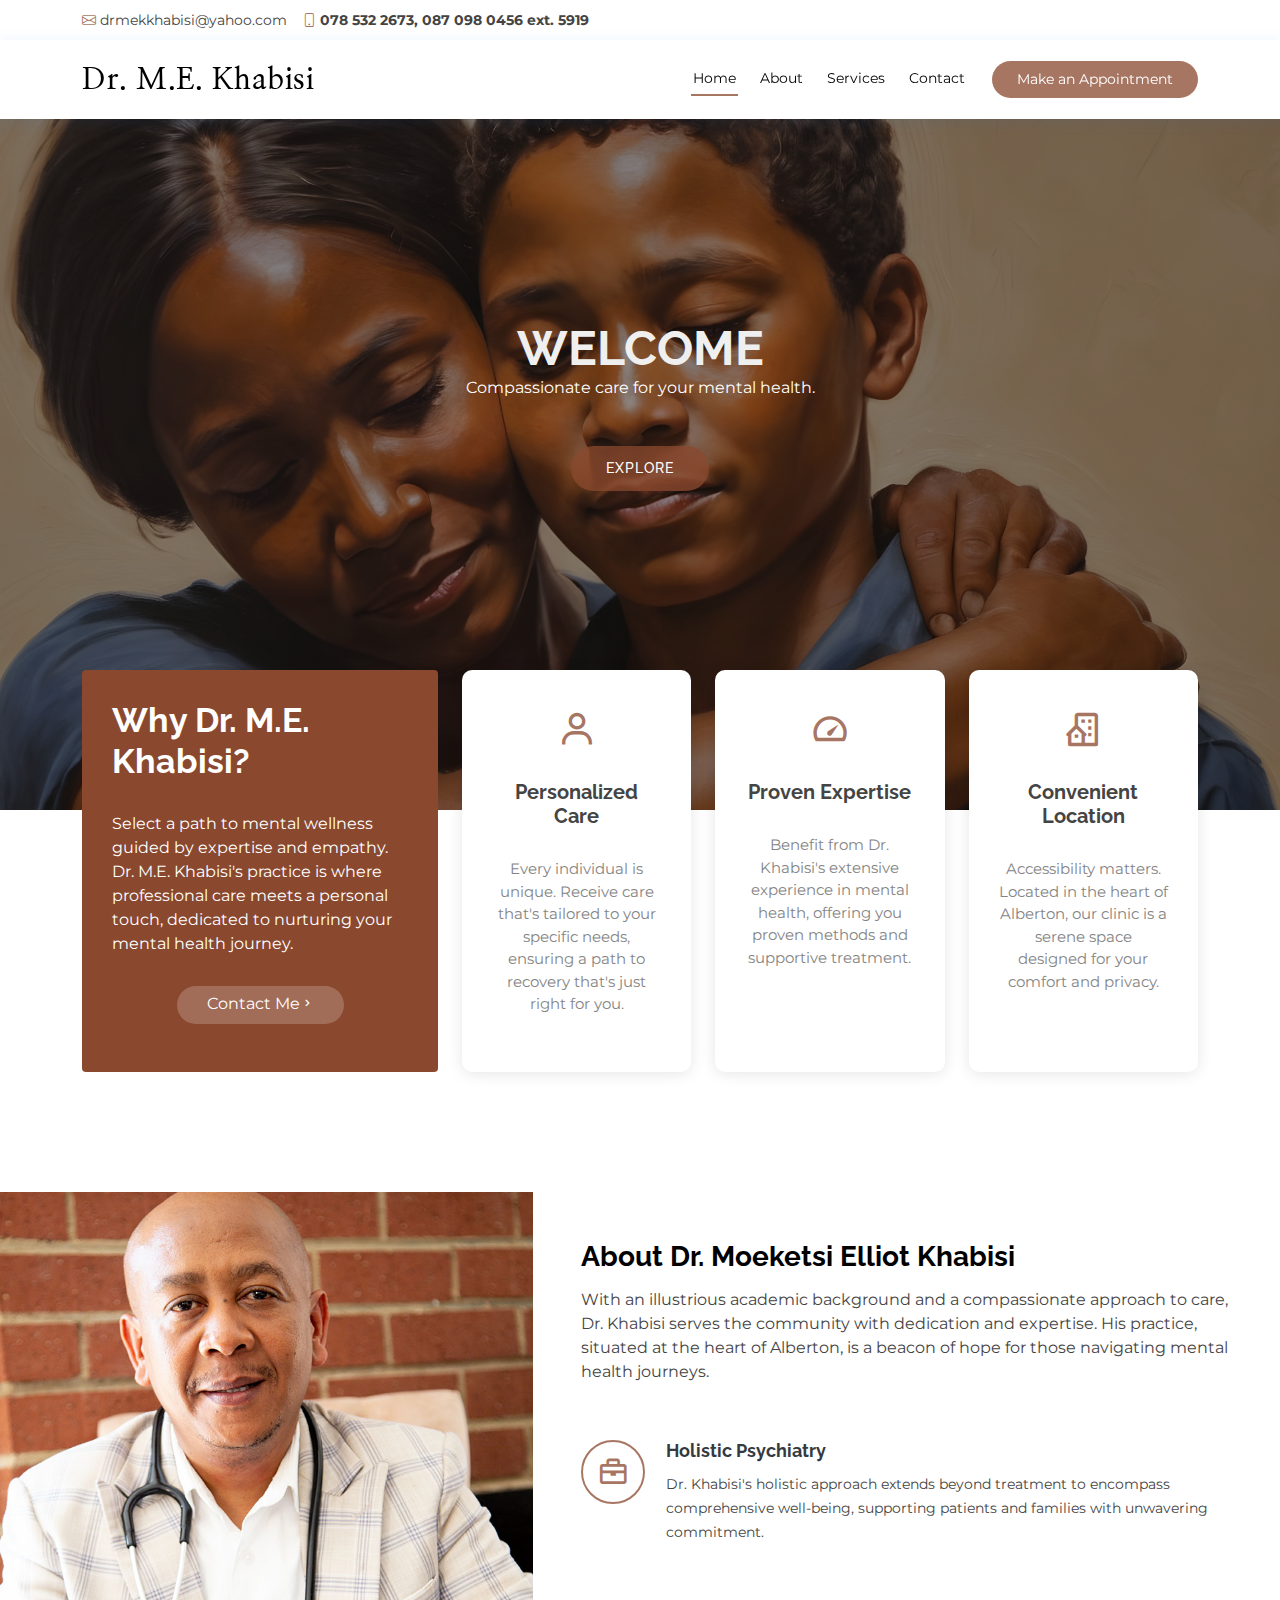
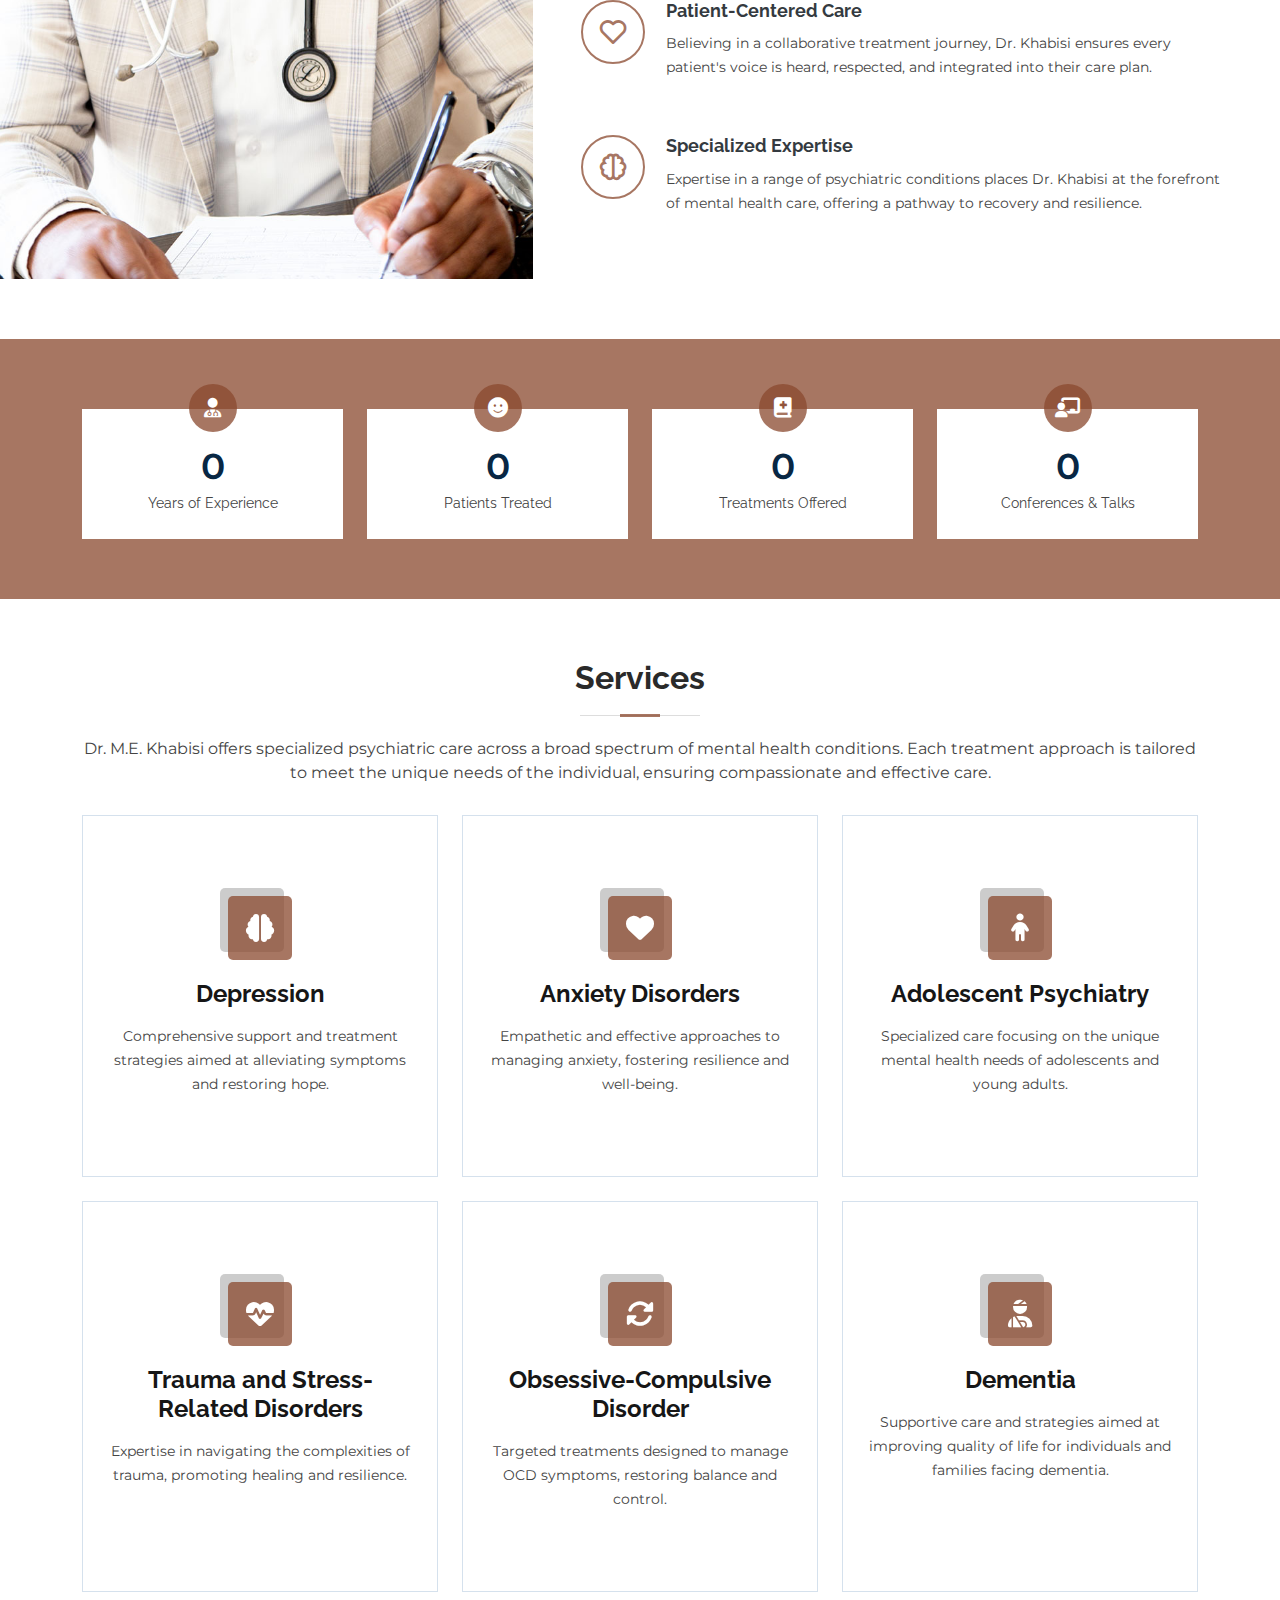
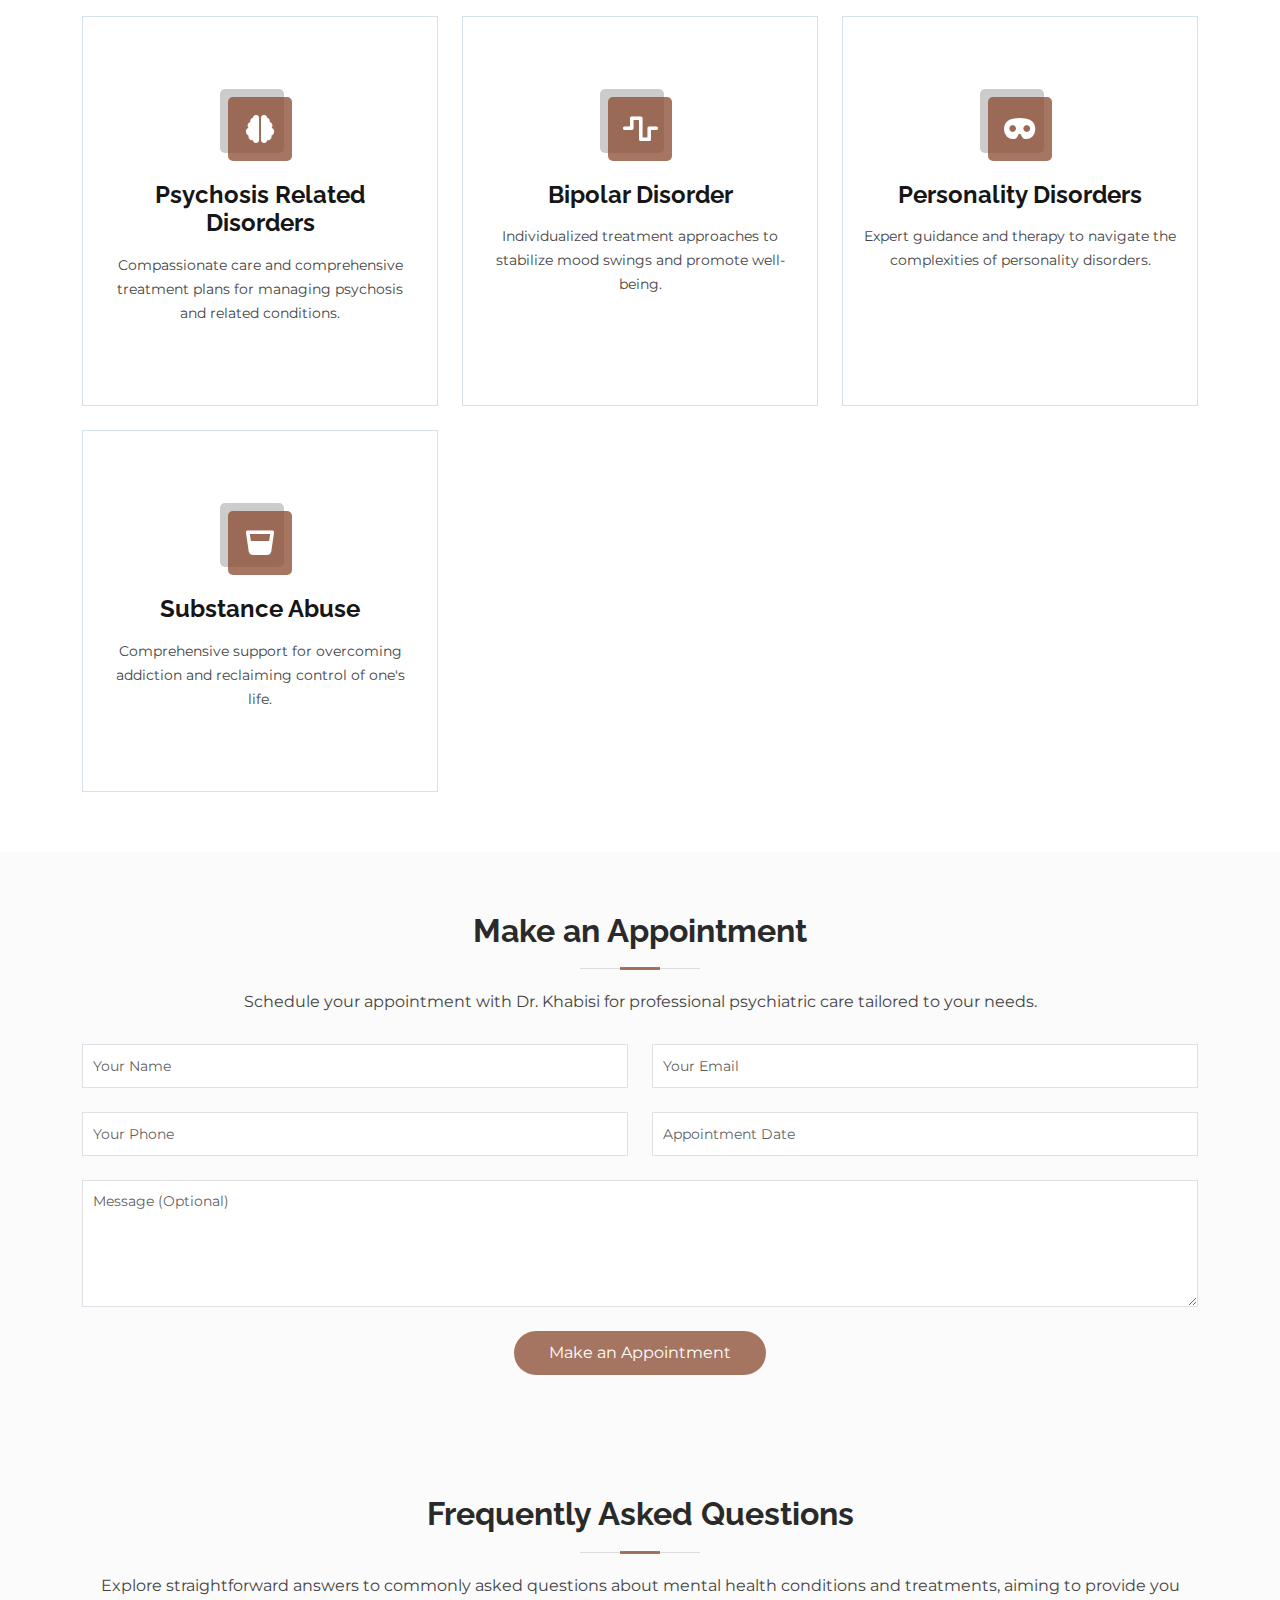
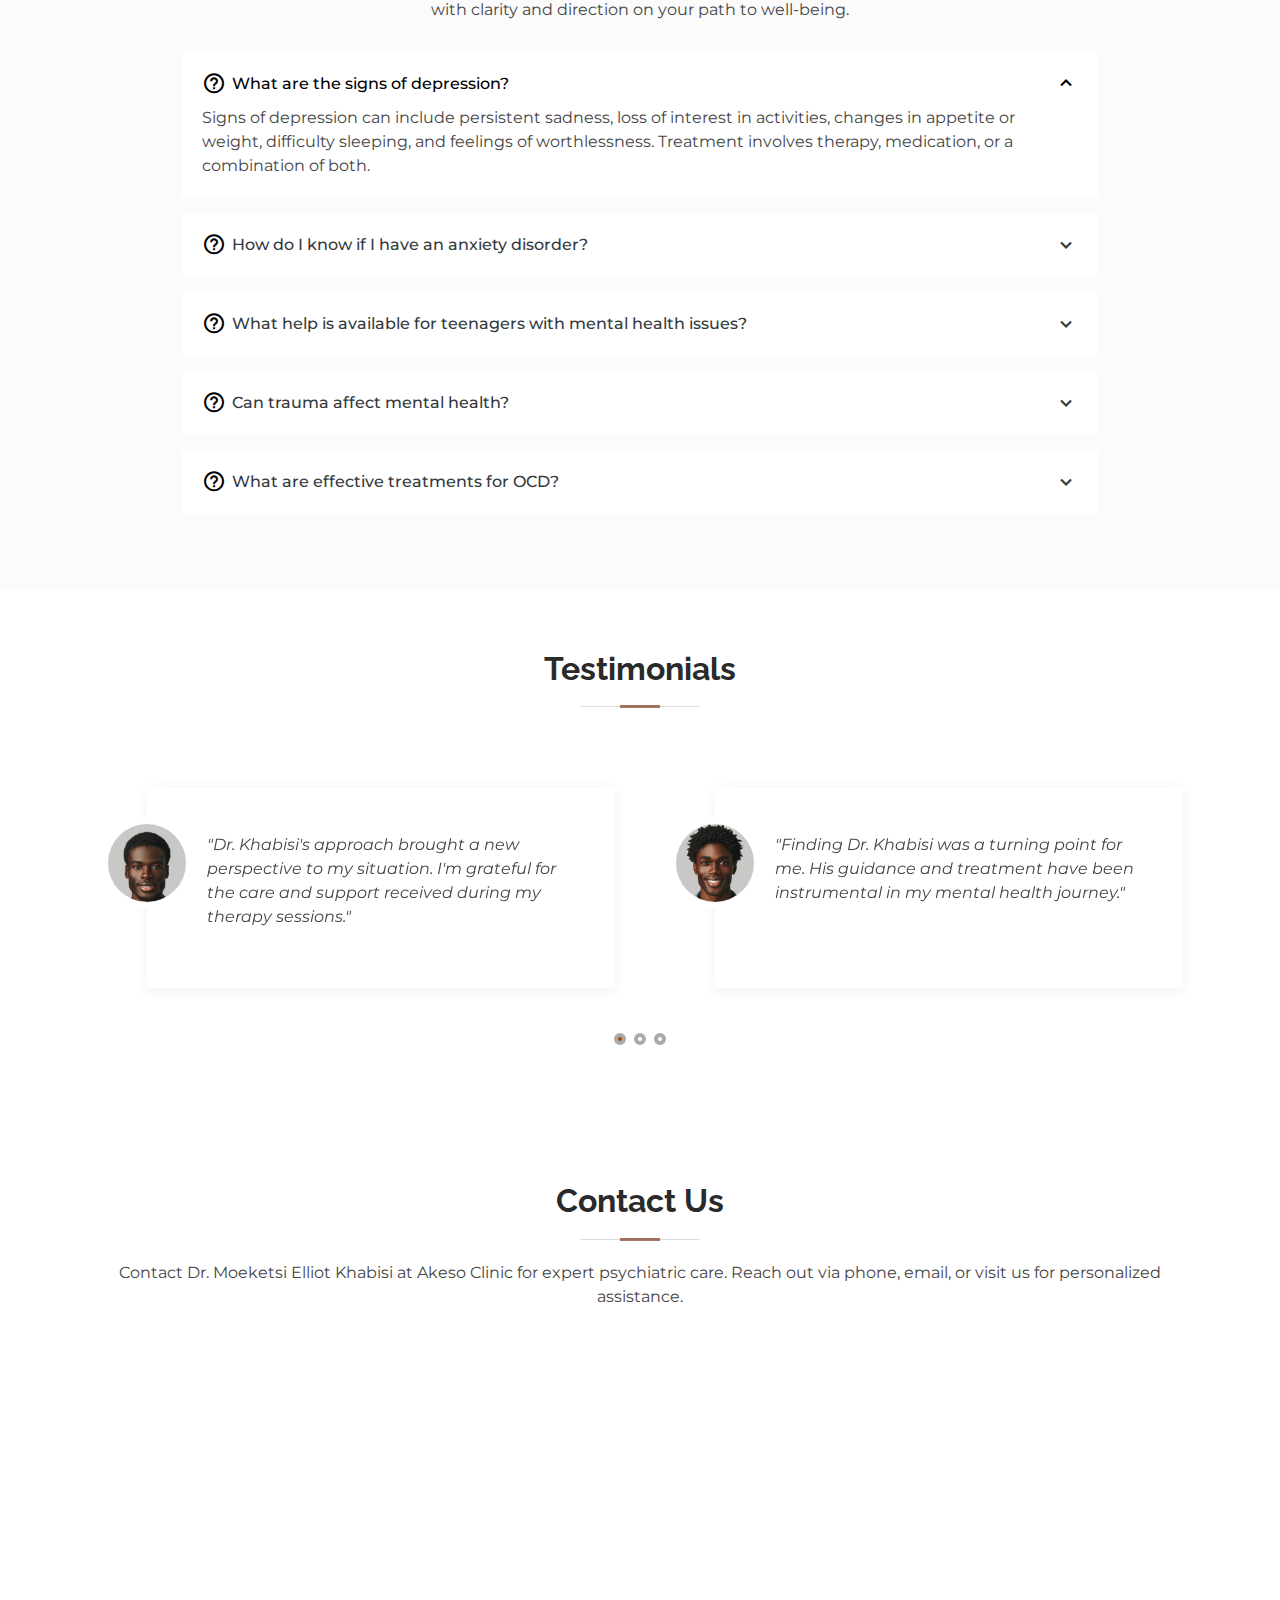
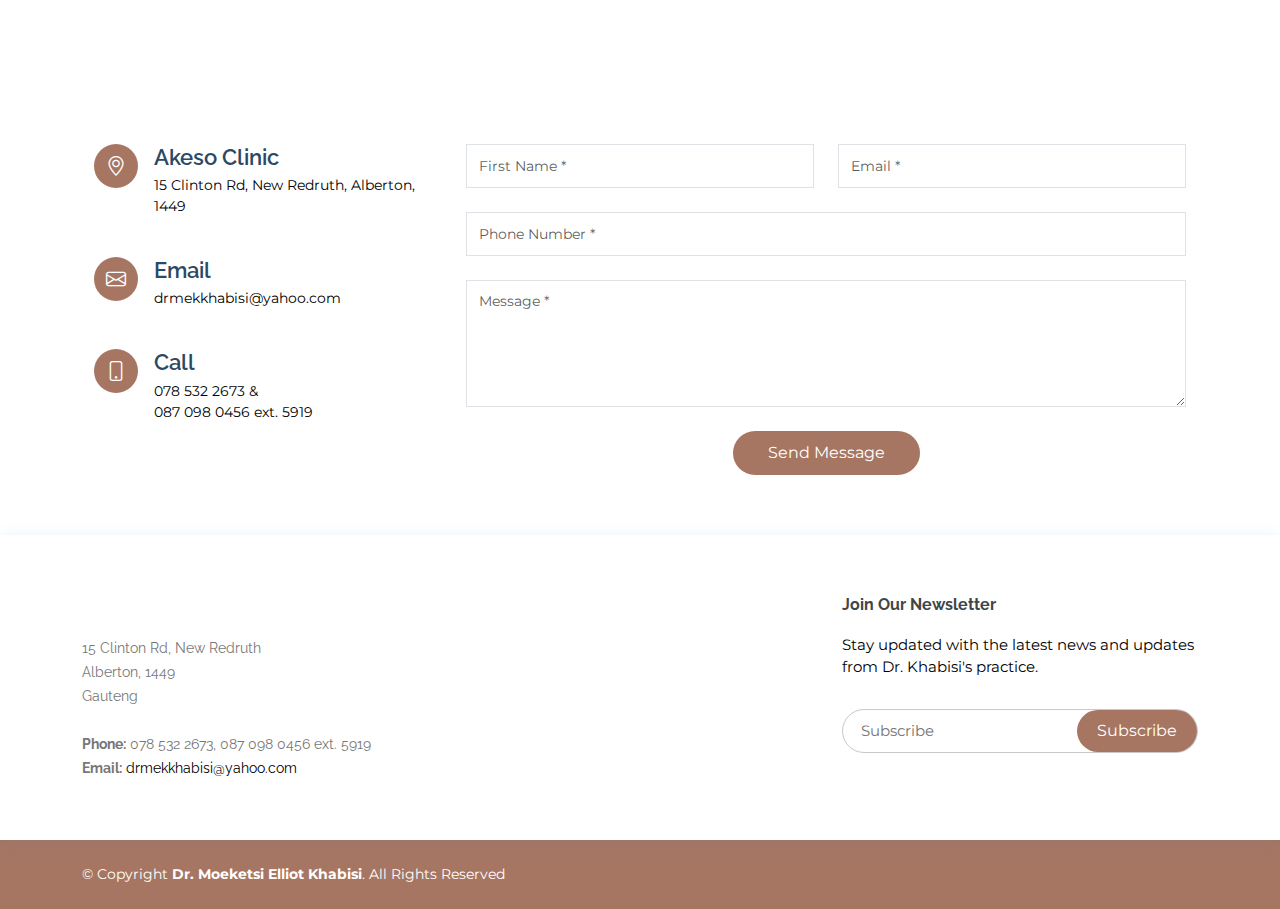
==== commit 30710ce7: "update" ====
--- a/index.html
+++ b/index.html
@@ -124,7 +124,7 @@
                 professional care meets a personal touch, dedicated to nurturing your mental health journey.
               </p>
               <div class="text-center">
-                <a href="#services" class="more-btn scrollto">Explore Our Approach <i class="bx bx-chevron-right"></i></a>
+                <a href="#contact" class="more-btn scrollto">Contact Me<i class="bx bx-chevron-right"></i></a>
               </div>
             </div>
           </div>
@@ -266,7 +266,7 @@
       <div class="col-lg-4 col-md-6 d-flex align-items-stretch">
         <div class="icon-box">
           <div class="icon"><i class="fas fa-brain"></i></div>
-          <h4><a href="depression">Depression</a></h4>
+          <h4><a href="#">Depression</a></h4>
           <p>Comprehensive support and treatment strategies aimed at alleviating symptoms and restoring hope.</p>
         </div>
       </div>
@@ -274,7 +274,7 @@
       <div class="col-lg-4 col-md-6 d-flex align-items-stretch mt-4 mt-md-0">
         <div class="icon-box">
           <div class="icon"><i class="fas fa-heart"></i></div>
-          <h4><a href="anxiety-disorders">Anxiety Disorders</a></h4>
+          <h4><a href="#">Anxiety Disorders</a></h4>
           <p>Empathetic and effective approaches to managing anxiety, fostering resilience and well-being.</p>
         </div>
       </div>
@@ -282,7 +282,7 @@
       <div class="col-lg-4 col-md-6 d-flex align-items-stretch mt-4 mt-lg-0">
         <div class="icon-box">
           <div class="icon"><i class="fas fa-child"></i></div>
-          <h4><a href="child-and-adolescent-psychiatry">Adolescent Psychiatry</a></h4>
+          <h4><a href="#">Adolescent Psychiatry</a></h4>
           <p>Specialized care focusing on the unique mental health needs of adolescents and young adults.</p>
         </div>
       </div>
@@ -290,7 +290,7 @@
       <div class="col-lg-4 col-md-6 d-flex align-items-stretch mt-4">
         <div class="icon-box">
           <div class="icon"><i class="fas fa-heartbeat"></i></div>
-          <h4><a href="trauma-and-stress-related-disorders">Trauma and Stress-Related Disorders</a></h4>
+          <h4><a href="#">Trauma and Stress-Related Disorders</a></h4>
           <p>Expertise in navigating the complexities of trauma, promoting healing and resilience.</p>
         </div>
       </div>
@@ -298,7 +298,7 @@
       <div class="col-lg-4 col-md-6 d-flex align-items-stretch mt-4">
         <div class="icon-box">
           <div class="icon"><i class="fas fa-sync-alt"></i></div>
-          <h4><a href="obsessive-compulsive-disorder">Obsessive-Compulsive Disorder</a></h4>
+          <h4><a href="#">Obsessive-Compulsive Disorder</a></h4>
           <p>Targeted treatments designed to manage OCD symptoms, restoring balance and control.</p>
         </div>
       </div>
@@ -306,7 +306,7 @@
       <div class="col-lg-4 col-md-6 d-flex align-items-stretch mt-4">
         <div class="icon-box">
           <div class="icon"><i class="fas fa-user-injured"></i></div>
-          <h4><a href="dementia">Dementia</a></h4>
+          <h4><a href="#">Dementia</a></h4>
           <p>Supportive care and strategies aimed at improving quality of life for individuals and families facing dementia.</p>
         </div>
       </div>
@@ -314,7 +314,7 @@
       <div class="col-lg-4 col-md-6 d-flex align-items-stretch mt-4">
         <div class="icon-box">
           <div class="icon"><i class="fas fa-brain"></i></div>
-          <h4><a href="psychosis-related-disorders">Psychosis Related Disorders</a></h4>
+          <h4><a href="#">Psychosis Related Disorders</a></h4>
           <p>Compassionate care and comprehensive treatment plans for managing psychosis and related conditions.</p>
         </div>
       </div>
@@ -322,7 +322,7 @@
       <div class="col-lg-4 col-md-6 d-flex align-items-stretch mt-4">
         <div class="icon-box">
           <div class="icon"><i class="fas fa-wave-square"></i></div>
-          <h4><a href="bipolar-disorder">Bipolar Disorder</a></h4>
+          <h4><a href="#">Bipolar Disorder</a></h4>
           <p>Individualized treatment approaches to stabilize mood swings and promote well-being.</p>
         </div>
       </div>
@@ -330,7 +330,7 @@
       <div class="col-lg-4 col-md-6 d-flex align-items-stretch mt-4">
         <div class="icon-box">
           <div class="icon"><i class="fas fa-mask"></i></div>
-          <h4><a href="personality-disorders">Personality Disorders</a></h4>
+          <h4><a href="#">Personality Disorders</a></h4>
           <p>Expert guidance and therapy to navigate the complexities of personality disorders.</p>
         </div>
       </div>
@@ -338,7 +338,7 @@
       <div class="col-lg-4 col-md-6 d-flex align-items-stretch mt-4">
         <div class="icon-box">
           <div class="icon"><i class="fas fa-glass-whiskey"></i></div>
-          <h4><a href="substance-abuse">Substance Abuse</a></h4>
+          <h4><a href="#">Substance Abuse</a></h4>
           <p>Comprehensive support for overcoming addiction and reclaiming control of one's life.</p>
         </div>
       </div>
@@ -369,7 +369,13 @@
           <input type="tel" class="form-control" name="phone" id="phone" placeholder="Your Phone" required>
         </div>
         <div class="col-md-6 form-group mt-3">
-          <input type="datetime" name="date" class="form-control datepicker" id="date" placeholder="Appointment Date" required>
+          <input type="date" name="date" class="form-control datepicker" id="date" required onfocus="(this.type='date')" onblur="if(this.value==''){this.type='text'}">
+          <script>
+            document.getElementById('date').type = 'text';
+            document.getElementById('date').placeholder = 'Appointment Date';
+          </script>
+          
+
         </div>
       </div>
       <div class="form-group mt-3">
--- a/assets/css/style.css
+++ b/assets/css/style.css
@@ -705,7 +705,7 @@
 }
 .why-us .content {
   padding: 30px;
-  background: var(--primary-color);
+  background: #8a492f;
   border-radius: 4px;
   color: #fff;
   z-index: 12;
@@ -923,7 +923,7 @@
 # Counts
 --------------------------------------------------------------*/
 .counts {
-  background: #e4e4e4;
+  background: #a77662;
   padding: 70px 0 60px;
 }
 
@@ -1410,7 +1410,7 @@
 
 .testimonials .testimonial-item .testimonial-img {
   width: 90px;
-  border-radius: 10px;
+  border-radius: 100%;
   border: 6px solid #fff;
   position: absolute;
   left: -45px;
@@ -1463,11 +1463,11 @@
   height: 12px;
   background-color: #fff;
   opacity: 1;
-  border: 1px solid #1977cc;
+  border: 4px solid #ababab;
 }
 
 .testimonials .swiper-pagination .swiper-pagination-bullet-active {
-  background-color: #1977cc;
+  background-color: #a34c00;
 }
 
 @media (max-width: 767px) {
@@ -1542,7 +1542,7 @@
   padding: 0 0 0 60px;
   margin-bottom: 0;
   font-size: 14px;
-  color: #4b7dab;
+  color: #000000;
 }
 
 .contact .info .email,
@@ -1746,7 +1746,7 @@
   position: relative;
   border-radius: 50px;
   text-align: left;
-  border: 1px solid #7c7c7c;
+  border: 1px solid #c9c9c9;
 }
 
 #footer .footer-newsletter form input[type=email] {
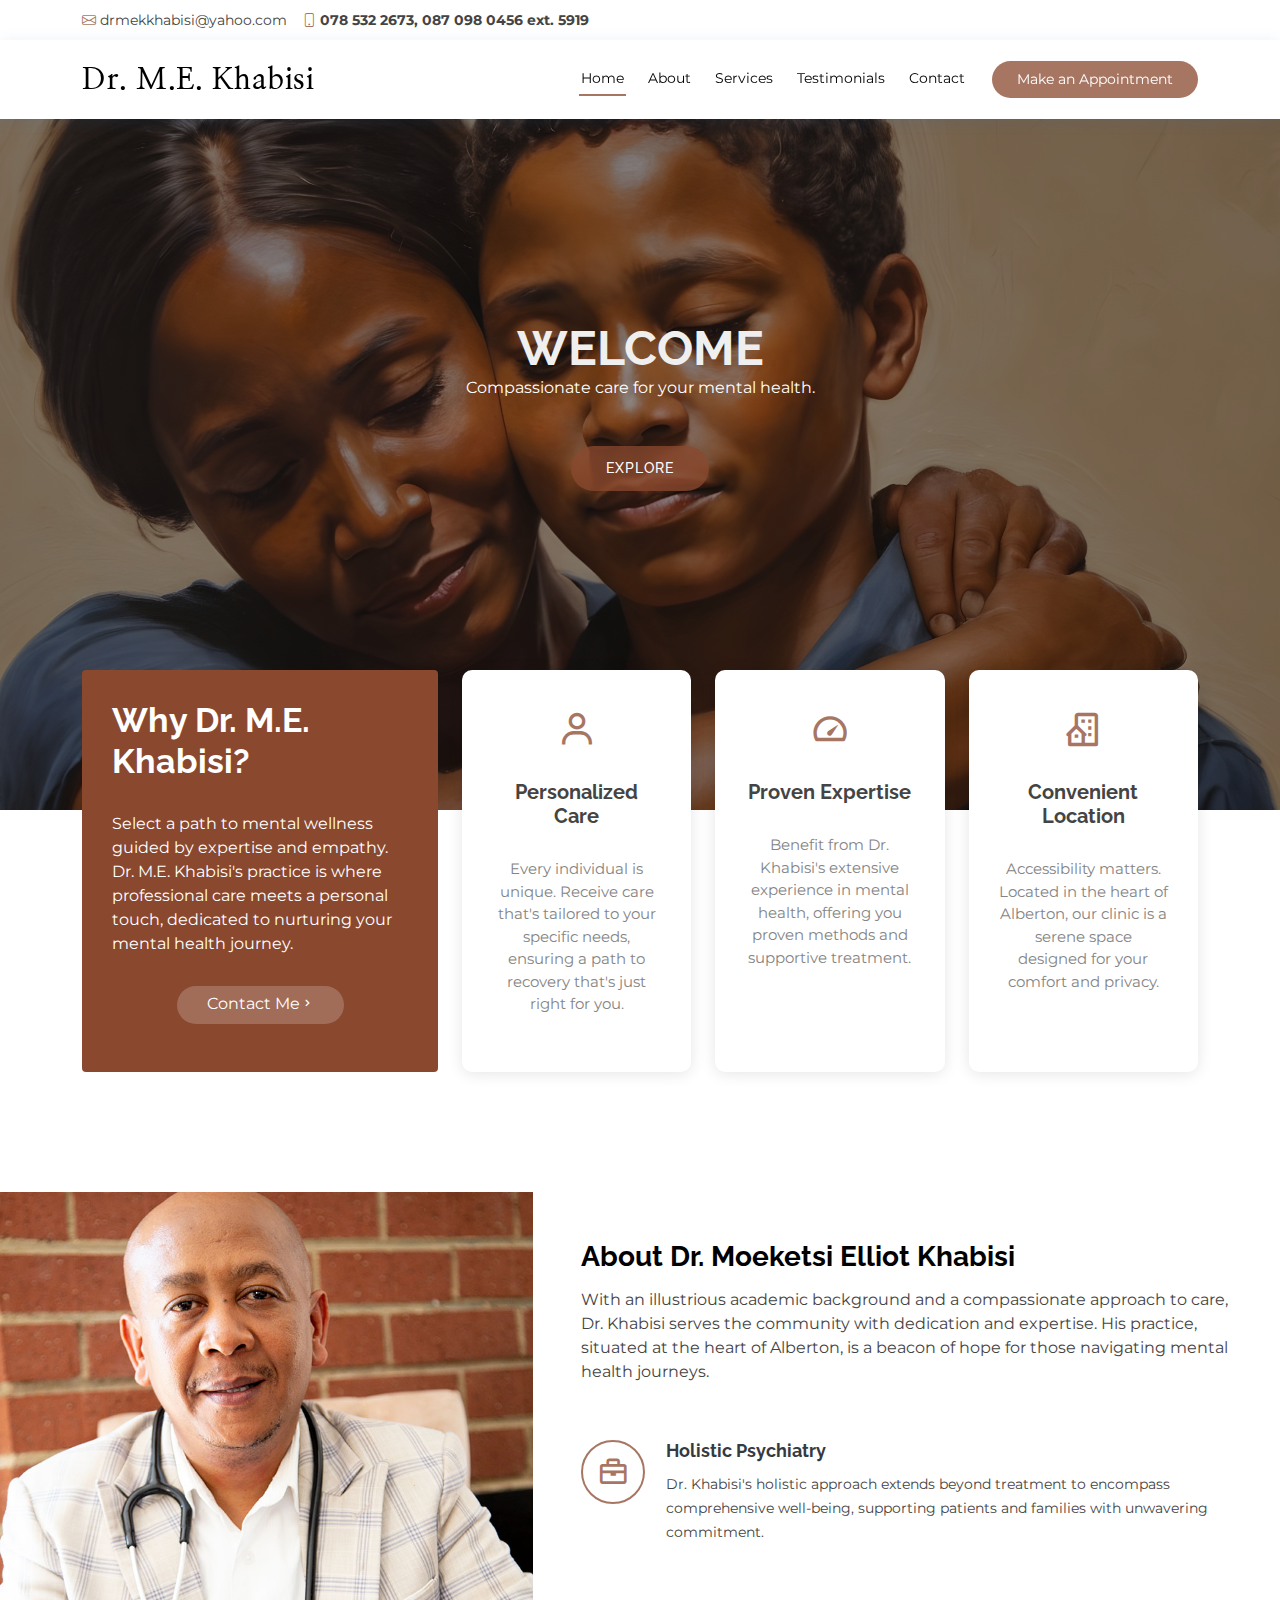
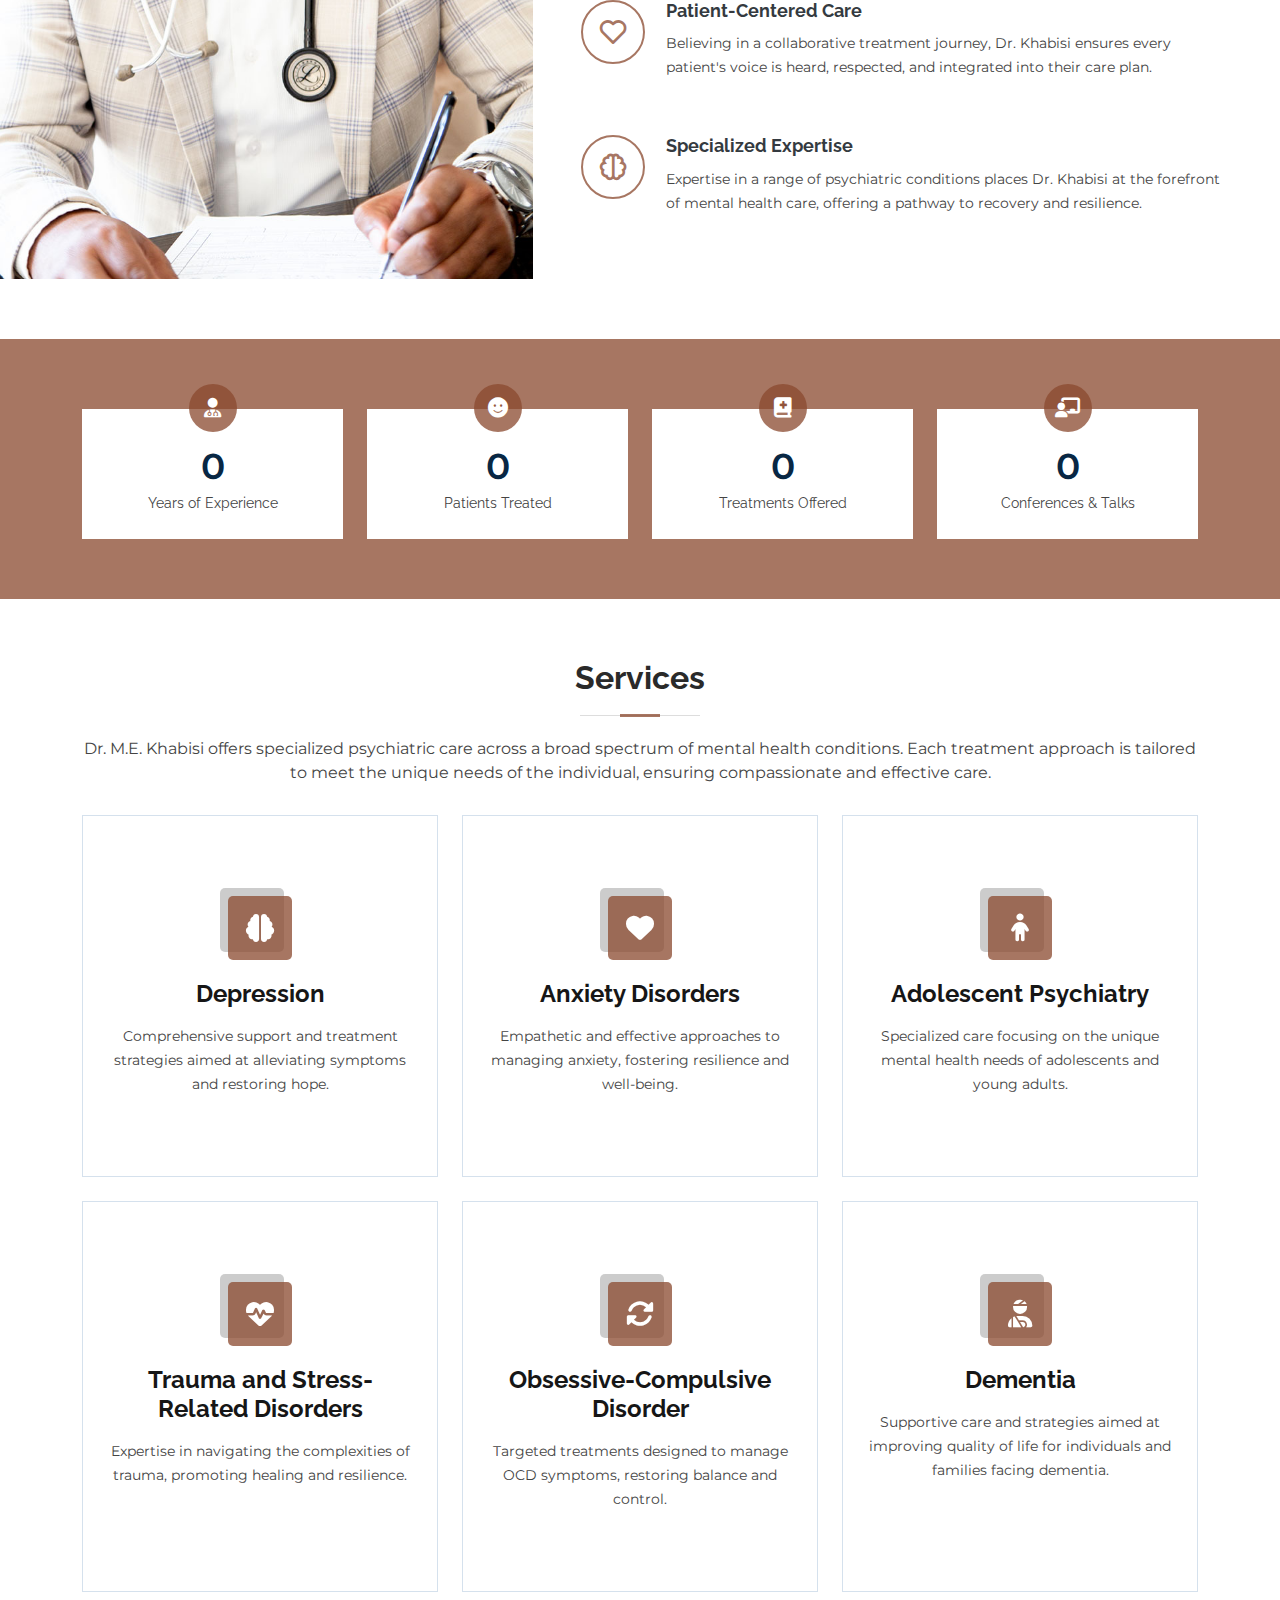
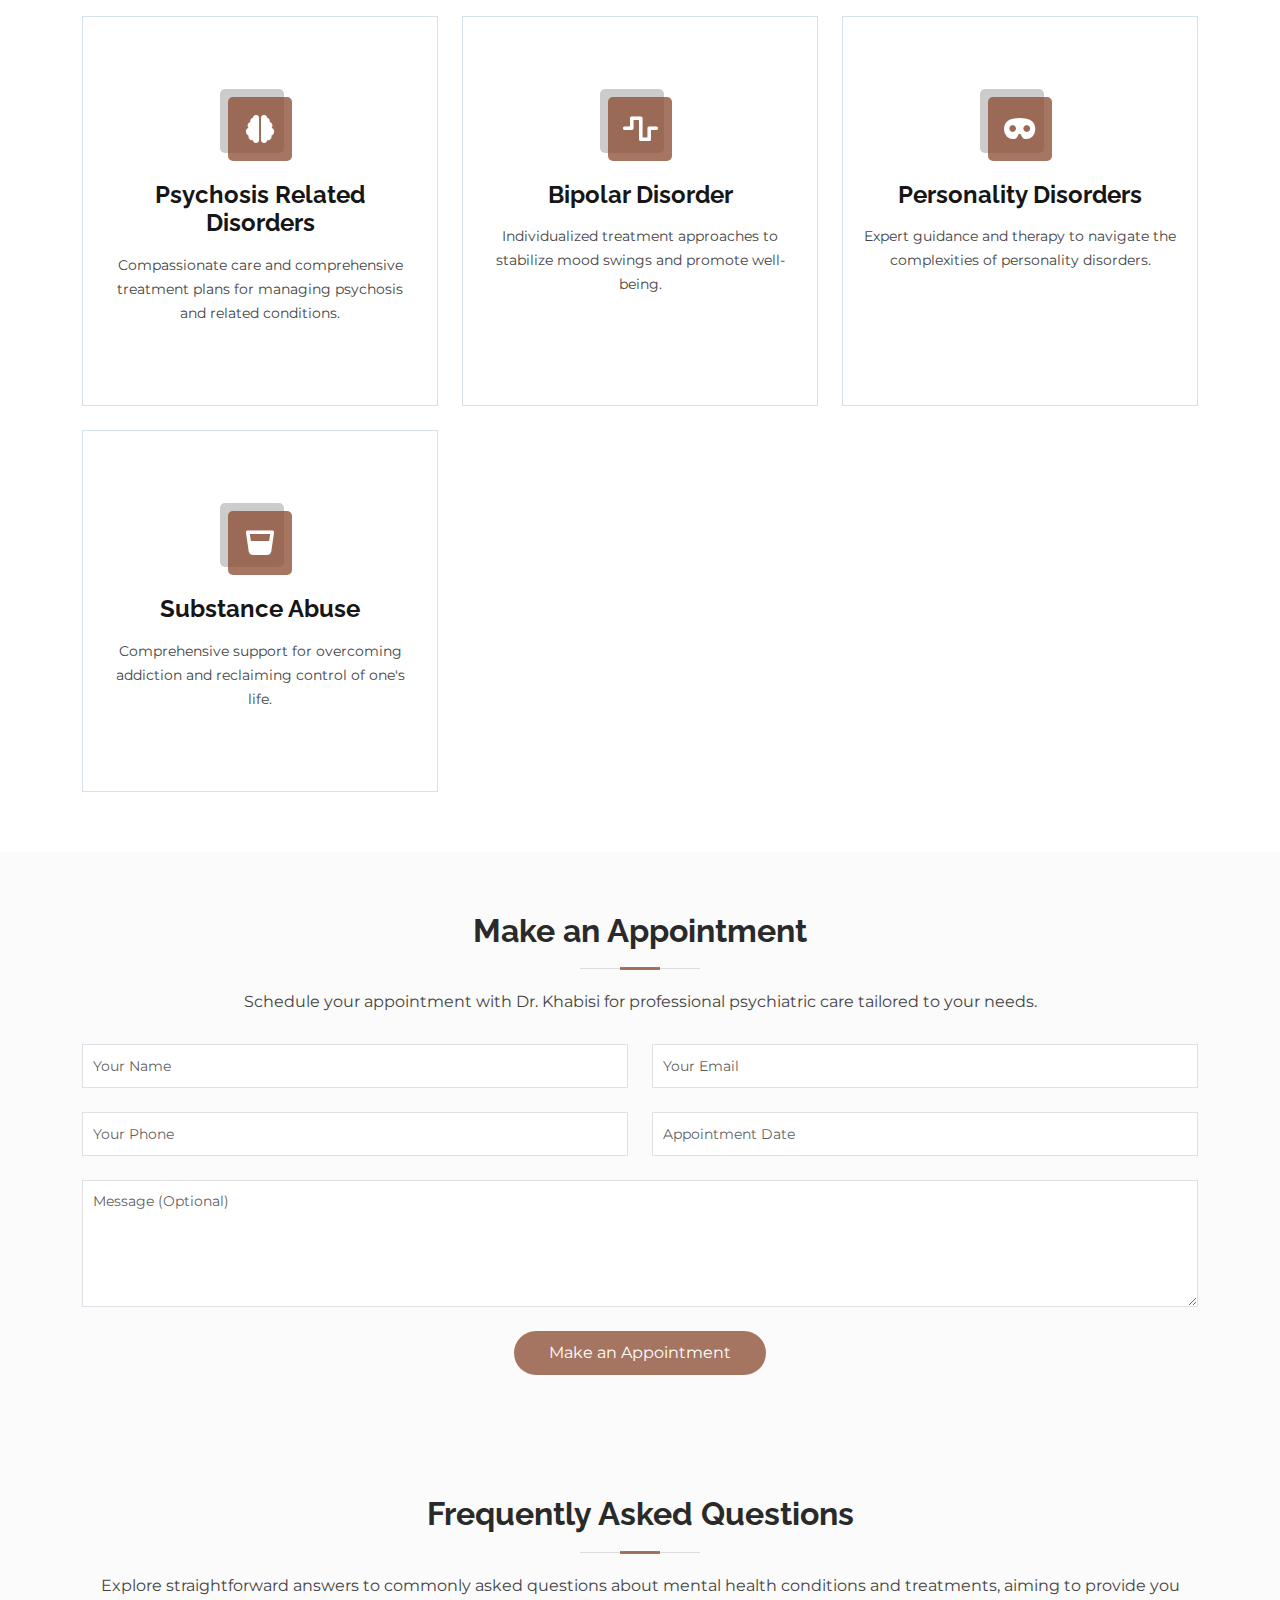
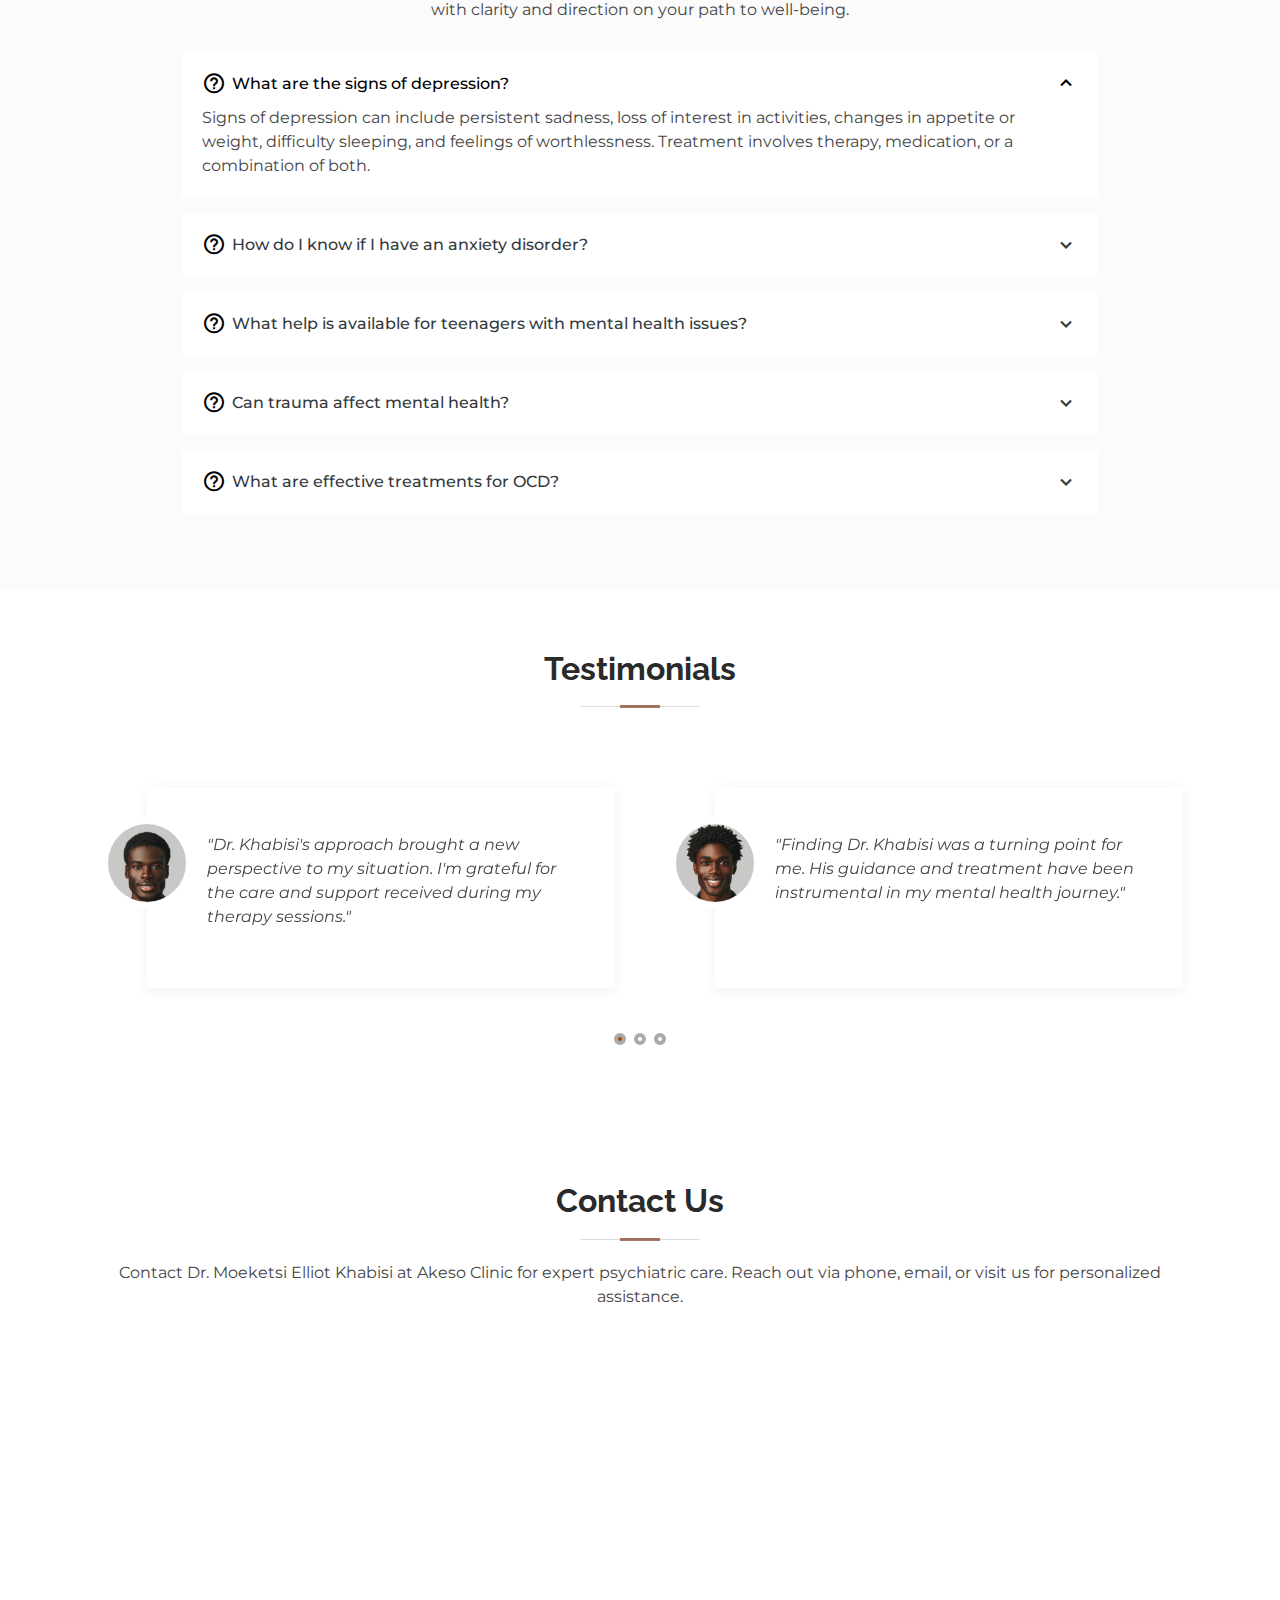
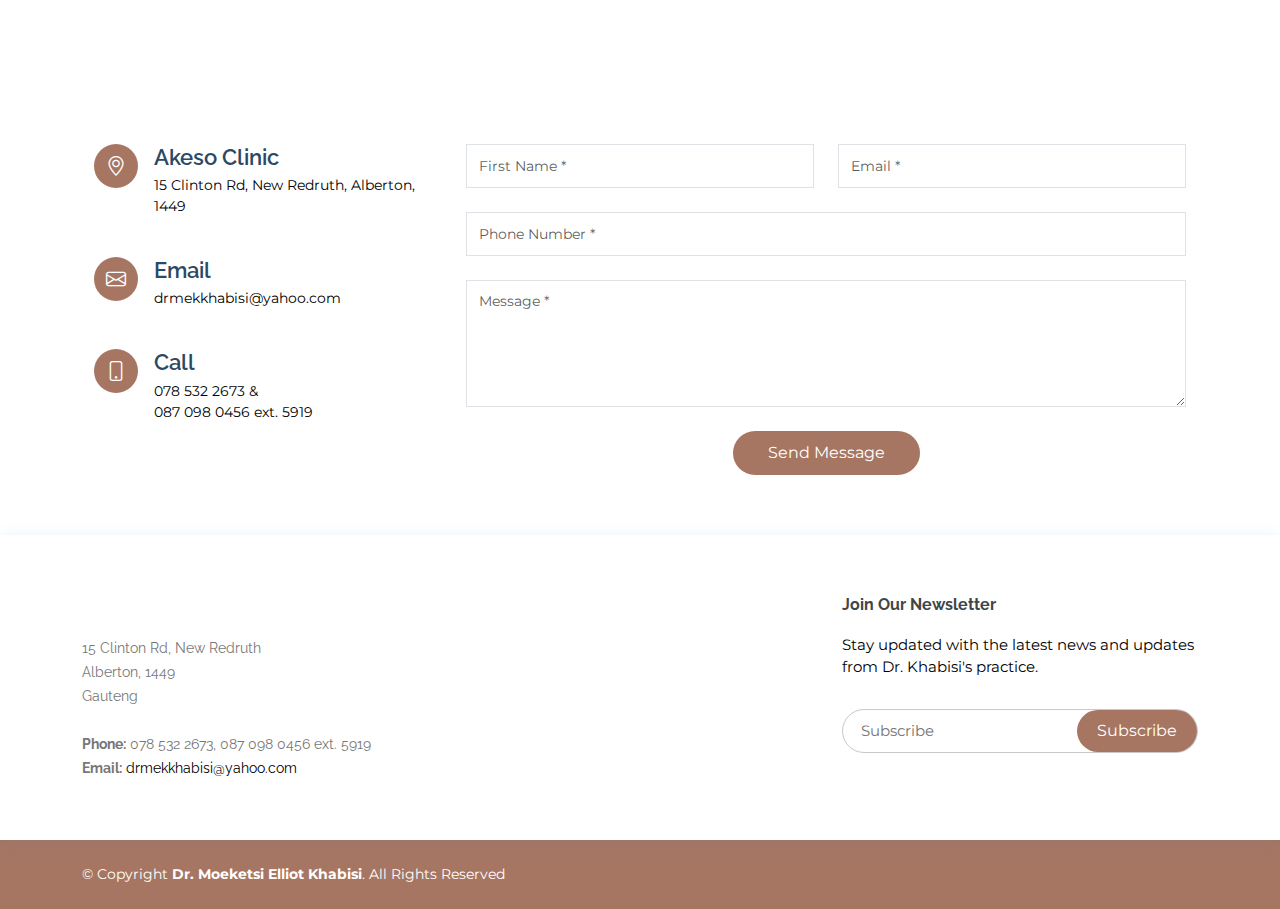
==== commit 4e793218: "Update" ====
--- a/index.html
+++ b/index.html
@@ -70,6 +70,7 @@
           <li><a class="nav-link scrollto active" href="#hero">Home</a></li>
           <li><a class="nav-link scrollto" href="#about">About</a></li>
           <li><a class="nav-link scrollto" href="#services">Services</a></li>
+          <li><a class="nav-link scrollto" href="#testimonials">Testimonials</a></li>
           <!-- <li class="dropdown"><a href="#"><span>Drop Down</span> <i class="bi bi-chevron-down"></i></a>
             <ul>
               <li><a href="#">Drop Down 1</a></li>
@@ -355,7 +356,7 @@
       <p>Schedule your appointment with Dr. Khabisi for professional psychiatric care tailored to your needs.</p>
     </div>
 
-    <form action="forms/appointment.php" method="post" role="form" class="php-email-form">
+    <form action="https://formspree.io/f/xgegvage" method="post" role="form" class="php-email-form">
       <div class="row">
         <div class="col-md-6 form-group">
           <input type="text" name="name" class="form-control" id="name" placeholder="Your Name" required>
